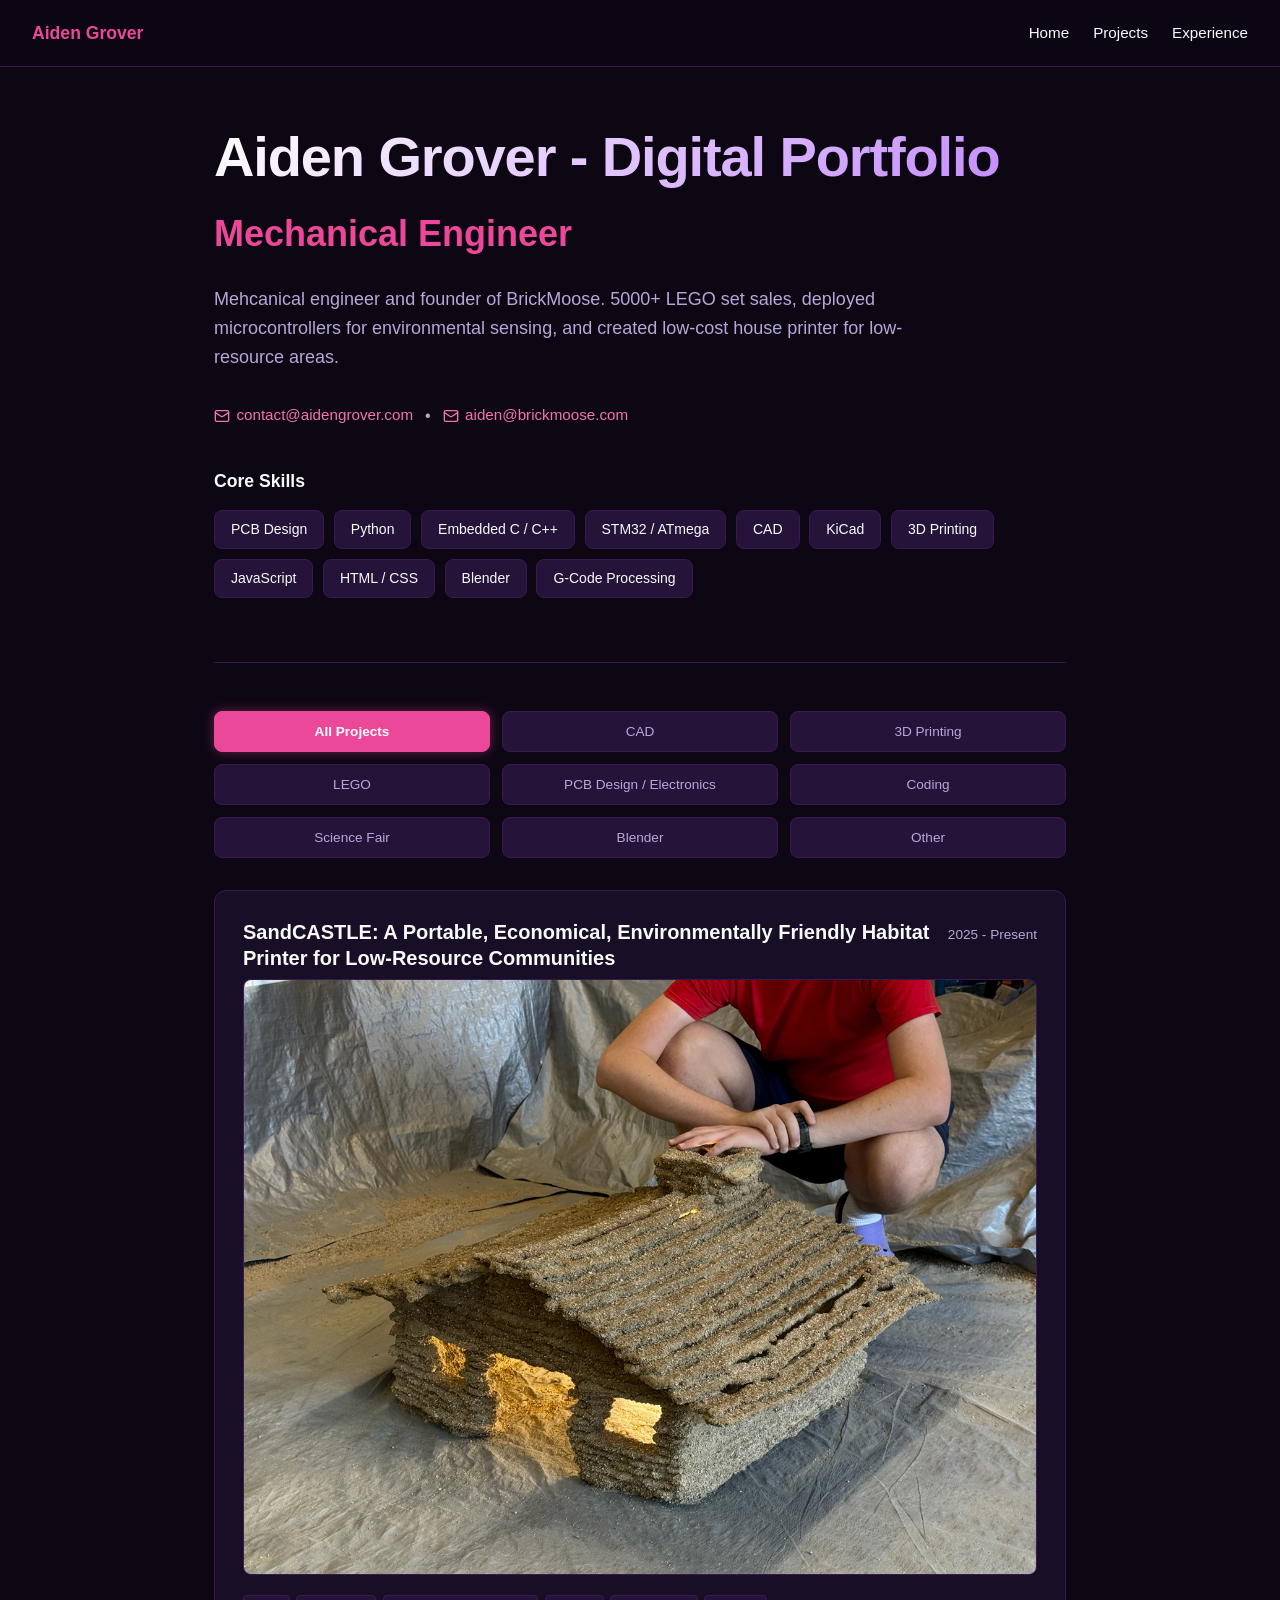
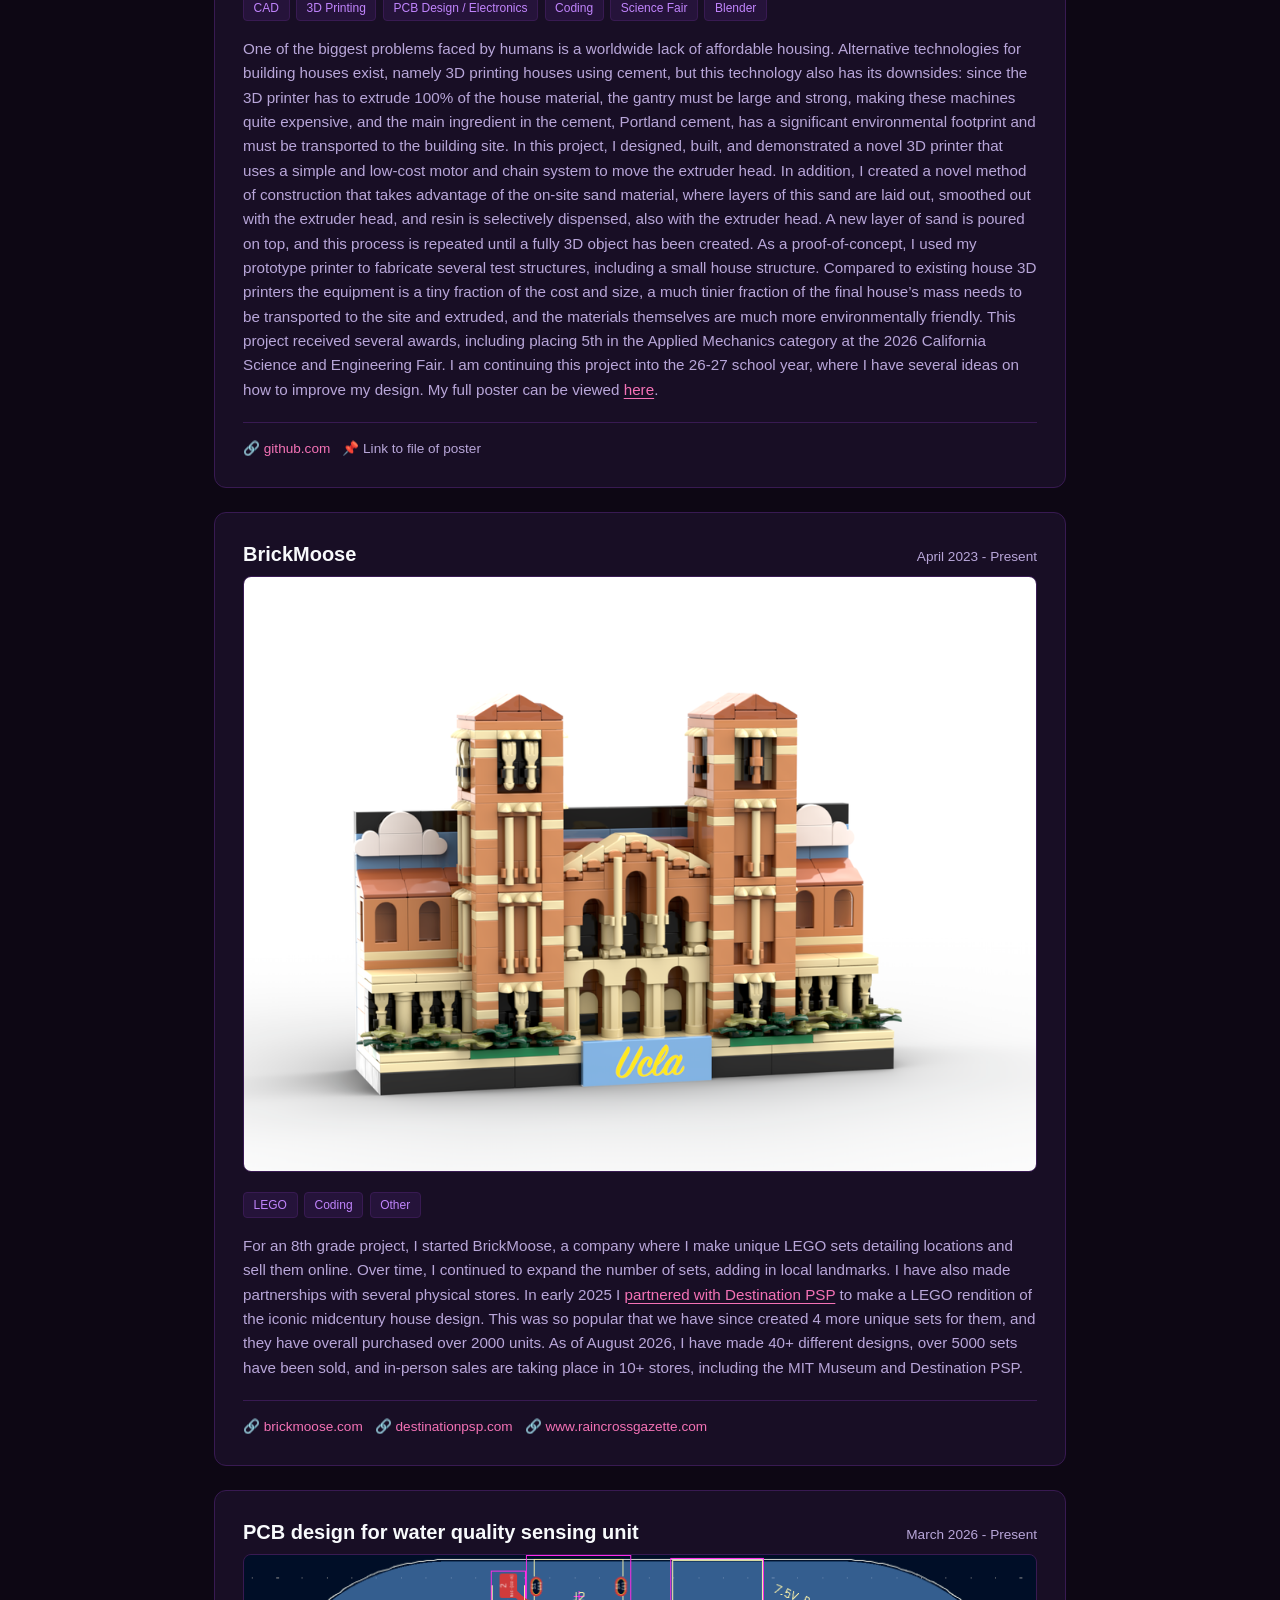
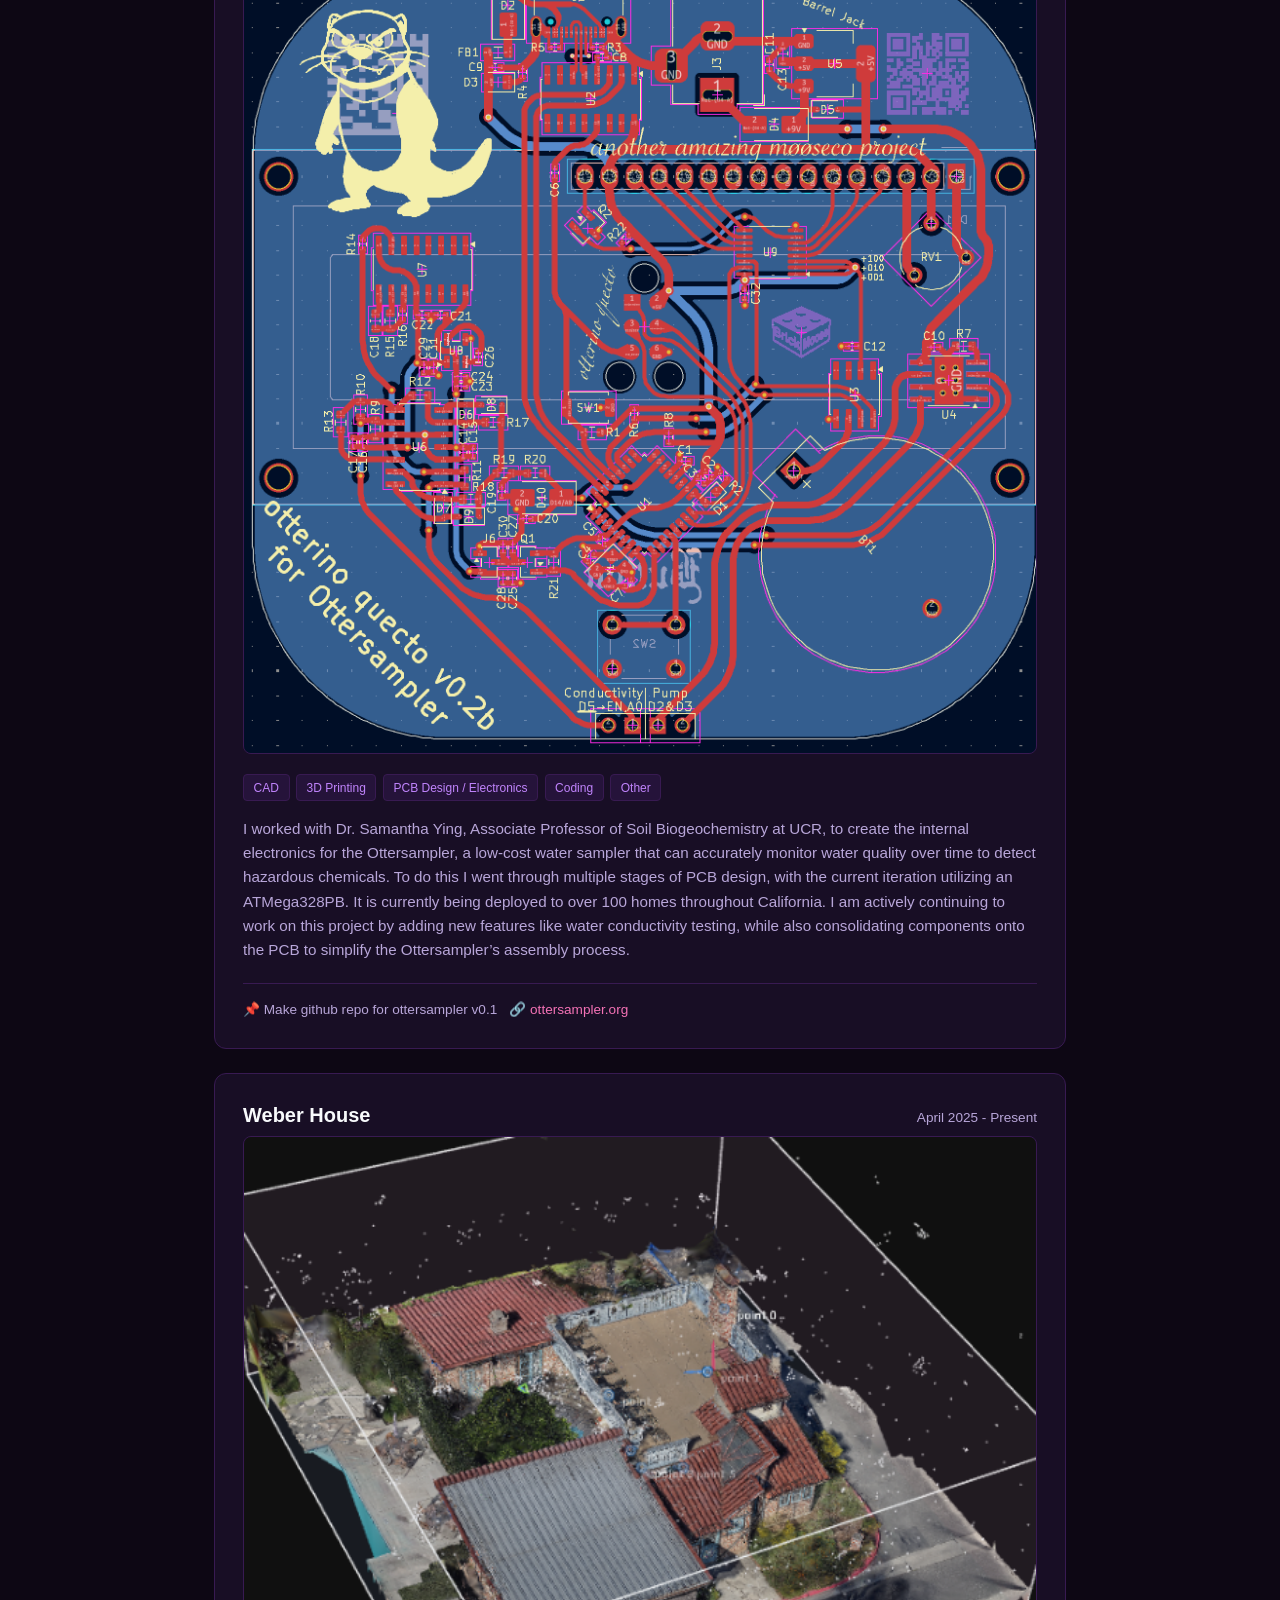
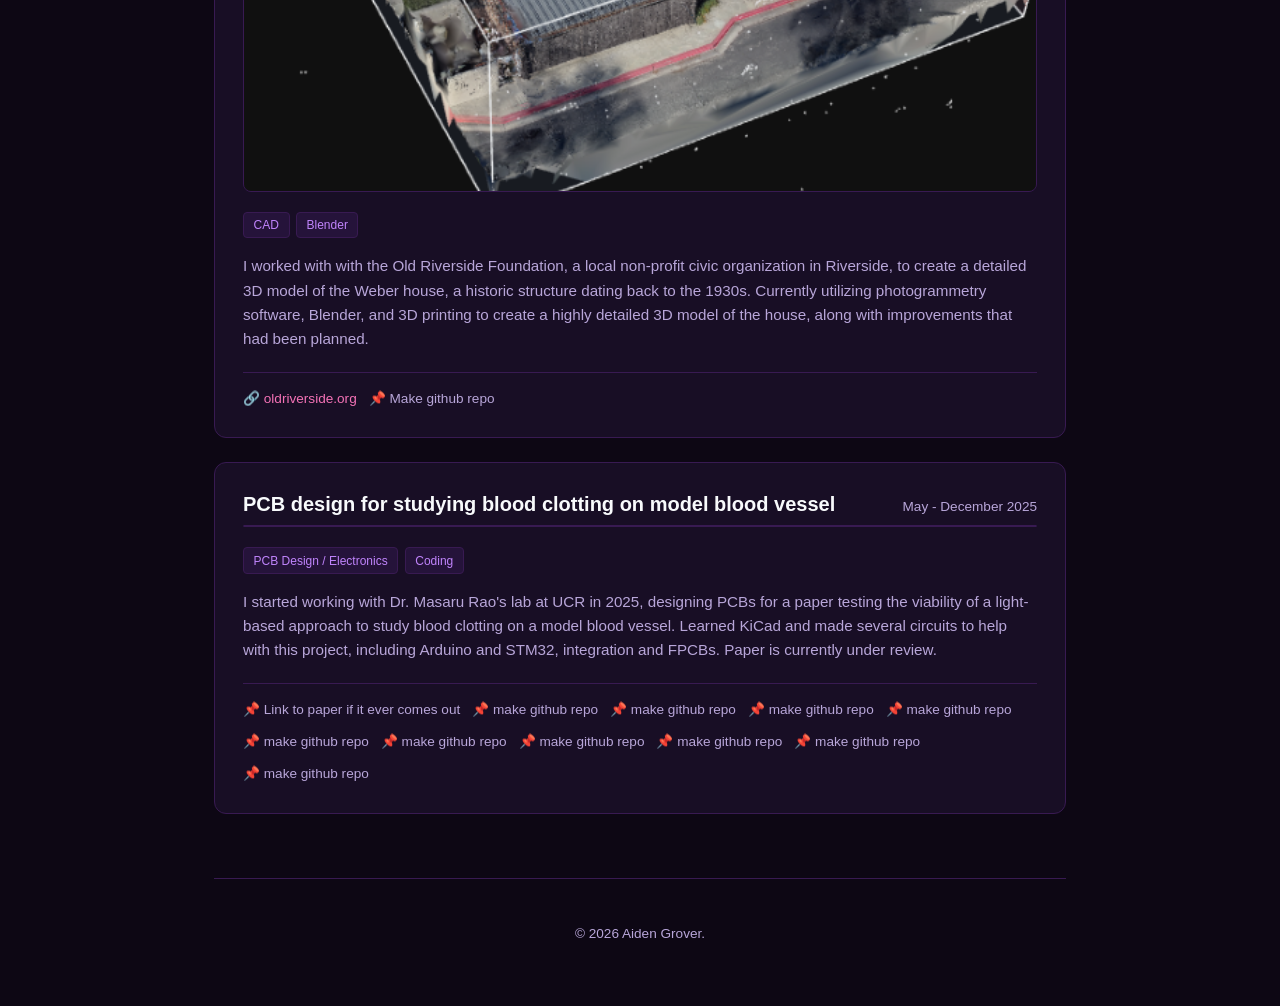
==== index.html @ bcd2be6c "we don't like cloudflare" ====
<!DOCTYPE html>
<html lang="en">

<head>
    <meta charset="UTF-8">
    <meta name="viewport" content="width=device-width, initial-scale=1.0">
    <title>Aiden Grover - Digital Portfolio</title>
    <link rel="stylesheet" href="style.css">


    <script defer src="https://cloud.umami.is/script.js"
        data-website-id="7434b1e9-c6a0-4906-a875-d2a3e647d3a1"></script>
</head>

<body>

    <!-- Top Navigation Bar -->
    <nav class="navbar">
        <div class="nav-brand">Aiden Grover</div>
        <div class="nav-links">
            <a href="#home">Home</a>
            <a href="#projects">Projects</a>
            <a href="#experience">Experience</a>
        </div>
    </nav>

    <div class="container" id="home">
        <!-- Hero Section -->
        <header class="hero">
            <h1 class="hero-name">Aiden Grover - Digital Portfolio</h1>
            <h2 class="hero-title">Mechanical Engineer</h2>

            <p class="hero-bio">
                Mehcanical engineer and founder of BrickMoose. 5000+ LEGO set sales,
                deployed microcontrollers for environmental sensing, and created low-cost house printer for low-resource
                areas.
            </p>

            <div class="contact-links">
                <a href="mailto:contact@aidengrover.com">
                    <svg width="16" height="16" viewBox="0 0 24 24" fill="none" stroke="currentColor" stroke-width="2"
                        stroke-linecap="round" stroke-linejoin="round">
                        <rect x="2" y="4" width="20" height="16" rx="2" />
                        <path d="m22 7-8.97 5.7a1.94 1.94 0 0 1-2.06 0L2 7" />
                    </svg>
                    contact@aidengrover.com
                </a>
                <span class="dot">•</span>
                <a href="mailto:aiden@brickmoose.com">
                    <svg width="16" height="16" viewBox="0 0 24 24" fill="none" stroke="currentColor" stroke-width="2"
                        stroke-linecap="round" stroke-linejoin="round">
                        <rect x="2" y="4" width="20" height="16" rx="2" />
                        <path d="m22 7-8.97 5.7a1.94 1.94 0 0 1-2.06 0L2 7" />
                    </svg>
                    aiden@brickmoose.com
                </a>
            </div>

            <!-- Core Skills Pills -->
            <div class="skills-section">
                <h3 class="skills-heading">Core Skills</h3>
                <div class="skills-grid">
                    <span class="skill-pill">PCB Design</span>
                    <span class="skill-pill">Python</span>
                    <span class="skill-pill">Embedded C / C++</span>
                    <span class="skill-pill">STM32 / ATmega</span>
                    <span class="skill-pill">CAD</span>
                    <span class="skill-pill">KiCad</span>
                    <span class="skill-pill">3D Printing</span>
                    <span class="skill-pill">JavaScript</span>
                    <span class="skill-pill">HTML / CSS</span>
                    <span class="skill-pill">Blender</span>
                    <span class="skill-pill">G-Code Processing</span>
                </div>
            </div>
        </header>

        <!-- Project Filtering & Cards -->
        <main id="projects" class="projects-section">
            <div id="filter-bar" class="filter-bar">
                <button class="filter-btn active" data-filter="All">All Projects</button>
            </div>

            <div id="projects-container">
                <div class="loading">Loading projects from content.csv...</div>
            </div>
        </main>

        <!-- Footer -->
        <footer class="site-footer">
            <p>&copy; 2026 Aiden Grover.</p>
        </footer>
    </div>

    <script src="script.js"></script>
</body>

</html>
---- style.css ----
:root {
    --bg-color: #0d0714;
    --card-bg: #180e25;
    --pill-bg: #25133a;
    --pill-hover: #351a54;
    --text-main: #f8fafc;
    --text-muted: #b8a6d9;
    --accent: #ec4899;         /* Hot Pink */
    --accent-hover: #f472b6;   /* Light Pink */
    --accent-purple: #c084fc;  /* Soft Purple */
    --border: #381a52;
}

* {
    box-sizing: border-box;
}

body {
    font-family: -apple-system, BlinkMacSystemFont, "Segoe UI", Roboto, Helvetica, Arial, sans-serif;
    background-color: var(--bg-color);
    color: var(--text-main);
    margin: 0;
    padding: 0;
    line-height: 1.5;
}

/* Navbar */
.navbar {
    display: flex;
    justify-content: space-between;
    align-items: center;
    padding: 1.25rem 2rem;
    background-color: rgba(13, 7, 20, 0.9);
    backdrop-filter: blur(8px);
    position: sticky;
    top: 0;
    z-index: 100;
    border-bottom: 1px solid var(--border);
}

.nav-brand {
    font-weight: 700;
    font-size: 1.1rem;
    color: var(--accent);
}

.nav-links {
    display: flex;
    gap: 1.5rem;
}

.nav-links a {
    color: var(--text-main);
    text-decoration: none;
    font-size: 0.95rem;
    font-weight: 500;
    transition: color 0.2s ease;
}

.nav-links a:hover {
    color: var(--accent);
}

/* Container */
.container {
    max-width: 900px;
    margin: 0 auto;
    padding: 3rem 1.5rem;
}

/* Hero Section */
.hero {
    margin-bottom: 4rem;
}

.hero-name {
    font-size: 3.5rem;
    font-weight: 800;
    margin: 0 0 0.5rem 0;
    letter-spacing: -0.02em;
    background: linear-gradient(135deg, #ffffff 0%, var(--accent-purple) 100%);
    -webkit-background-clip: text;
    -webkit-text-fill-color: transparent;
}

.hero-title {
    font-size: 2.25rem;
    font-weight: 700;
    color: var(--accent);
    margin: 0 0 1.5rem 0;
}

.hero-bio {
    font-size: 1.125rem;
    color: var(--text-muted);
    max-width: 750px;
    margin-bottom: 2rem;
    line-height: 1.6;
}

/* Contact Links */
.contact-links {
    display: flex;
    align-items: center;
    gap: 0.75rem;
    flex-wrap: wrap;
    margin-bottom: 2.5rem;
}

.contact-links a {
    color: var(--accent-hover);
    text-decoration: none;
    font-size: 0.95rem;
    display: inline-flex;
    align-items: center;
    gap: 0.4rem;
}

.contact-links a:hover {
    text-decoration: underline;
}

.dot {
    color: var(--text-muted);
}

/* Core Skills */
.skills-heading {
    font-size: 1.1rem;
    font-weight: 700;
    margin-bottom: 1rem;
    color: var(--text-main);
}

.skills-grid {
    display: flex;
    flex-wrap: wrap;
    gap: 0.6rem;
}

.skill-pill {
    background-color: var(--pill-bg);
    color: var(--text-main);
    font-size: 0.875rem;
    font-weight: 500;
    padding: 0.5rem 1rem;
    border-radius: 8px;
    border: 1px solid var(--border);
}

/* Projects Section */
.projects-section {
    border-top: 1px solid var(--border);
    padding-top: 3rem;
}

/* Symmetrical Filter Bar Layout */
.filter-bar {
    display: grid;
    grid-template-columns: repeat(3, 1fr); /* 3 equal columns for perfect symmetry */
    gap: 0.75rem;
    width: 100%;
    margin-bottom: 2rem;
}

@media (max-width: 640px) {
    .filter-bar {
        grid-template-columns: repeat(2, 1fr); /* 2 columns on small screens */
    }
}

.filter-btn {
    background-color: var(--pill-bg);
    border: 1px solid var(--border);
    color: var(--text-muted);
    padding: 0.75rem 1rem;
    border-radius: 8px;
    cursor: pointer;
    font-size: 0.85rem;
    font-weight: 500;
    text-align: center;
    white-space: nowrap; /* Prevents text from breaking onto 2 lines */
    overflow: hidden;
    text-overflow: ellipsis;
    transition: all 0.2s ease;
    width: 100%;
}

.filter-btn:hover {
    background-color: var(--pill-hover);
    border-color: var(--accent);
    color: var(--text-main);
}

.filter-btn.active {
    background-color: var(--accent);
    color: #ffffff;
    border-color: var(--accent);
    font-weight: 600;
    box-shadow: 0 0 12px rgba(236, 72, 153, 0.4);
}

/* Cards */
.project-card {
    background-color: var(--card-bg);
    border: 1px solid var(--border);
    border-radius: 12px;
    padding: 1.75rem;
    margin-bottom: 1.5rem;
    transition: border-color 0.2s ease;
}

.project-card:hover {
    border-color: var(--accent-purple);
}

/* Project Header Layout */
.project-header {
    display: flex;
    justify-content: space-between;
    align-items: baseline;
    gap: 1rem;
    margin-bottom: 0.5rem;
}

.project-title {
    font-size: 1.25rem;
    font-weight: 600;
    line-height: 1.3;
    margin: 0;
}

.project-date {
    font-size: 0.85rem;
    color: var(--text-muted);
    white-space: nowrap; /* Prevents date text from wrapping awkwardly */
    flex-shrink: 0;    /* Stops the date from squeezing the title container */
}

/* Responsive adjustments for Mobile Views */
@media (max-width: 600px) {
    .project-header {
        flex-direction: column;
        align-items: flex-start;
        gap: 0.25rem;
    }

    .project-date {
        font-size: 0.8rem;
    }
}

.tags-container {
    display: flex;
    flex-wrap: wrap;
    gap: 0.4rem;
    margin-bottom: 1rem;
}

.tag {
    background-color: var(--pill-bg);
    border: 1px solid var(--border);
    color: var(--accent-purple);
    font-size: 0.75rem;
    padding: 0.2rem 0.6rem;
    border-radius: 4px;
}

.project-desc {
    color: var(--text-muted);
    font-size: 0.95rem;
    line-height: 1.6;
    margin-bottom: 1.25rem;
}

.links-container {
    display: flex;
    flex-wrap: wrap;
    gap: 0.75rem;
    border-top: 1px solid var(--border);
    padding-top: 1rem;
}

.project-link {
    color: var(--accent-hover);
    text-decoration: none;
    font-size: 0.85rem;
}

.project-link:hover {
    text-decoration: underline;
}

.loading, .error {
    text-align: center;
    color: var(--text-muted);
    padding: 3rem;
}

/* Footer */
.site-footer {
    margin-top: 4rem;
    padding-top: 2rem;
    border-top: 1px solid var(--border);
    text-align: center;
    color: var(--text-muted);
    font-size: 0.85rem;
}

/* Styled inline links within project descriptions */
.project-desc a {
    color: var(--accent-hover);
    text-decoration: underline;
    text-underline-offset: 3px;
    transition: color 0.2s ease;
}

.project-desc a:hover {
    color: var(--accent);
}

/* Project Header Image */
.project-image-container {
    width: 100%;
    overflow: hidden;
    border-radius: 8px;
    margin-bottom: 1.25rem;
    background-color: var(--pill-bg);
    border: 1px solid var(--border);
}

.project-image {
    width: 100%;
    height: auto;
    object-fit: contain;
    display: block;
}

.project-card:hover .project-image {
    transform: scale(1.02);
}

/* Link Notes / Placeholders */
.project-link-note {
    color: var(--text-muted);
    font-size: 0.85rem;
    display: inline-flex;
    align-items: center;
    gap: 0.3rem;
}
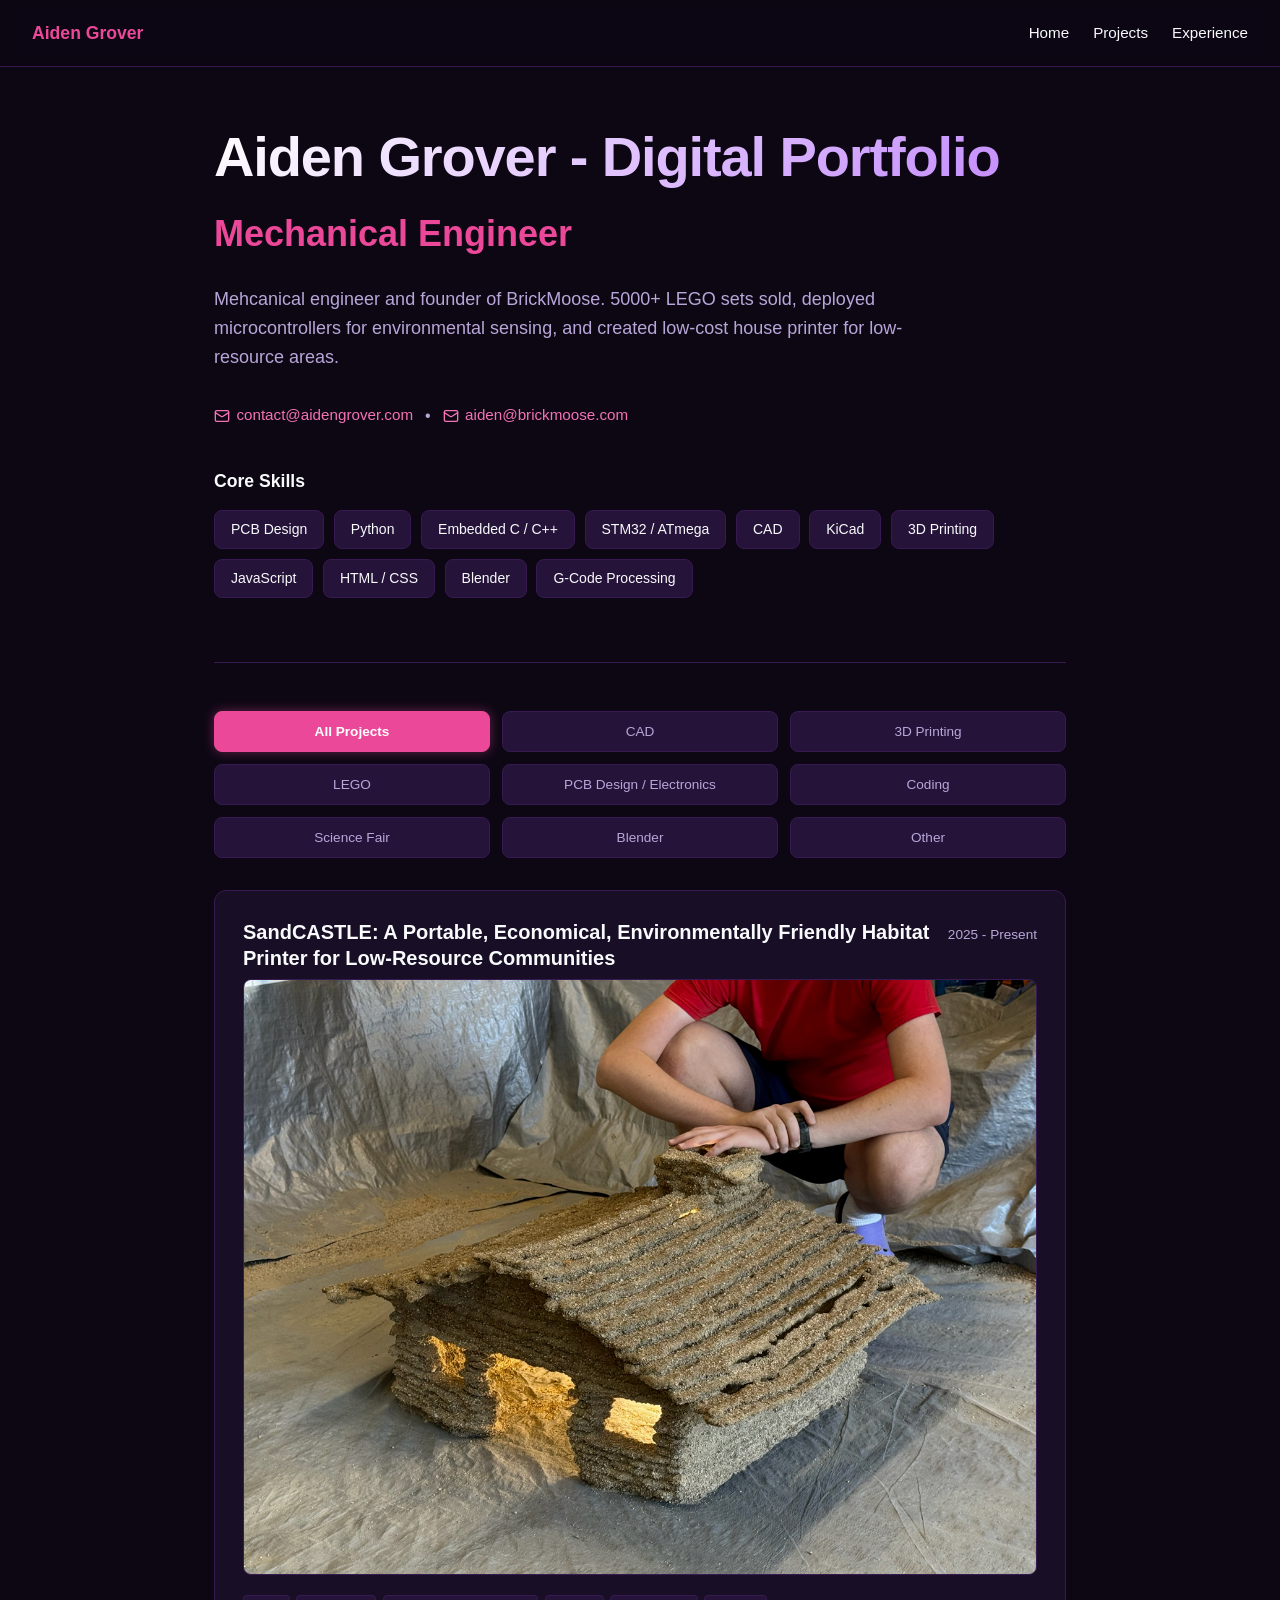
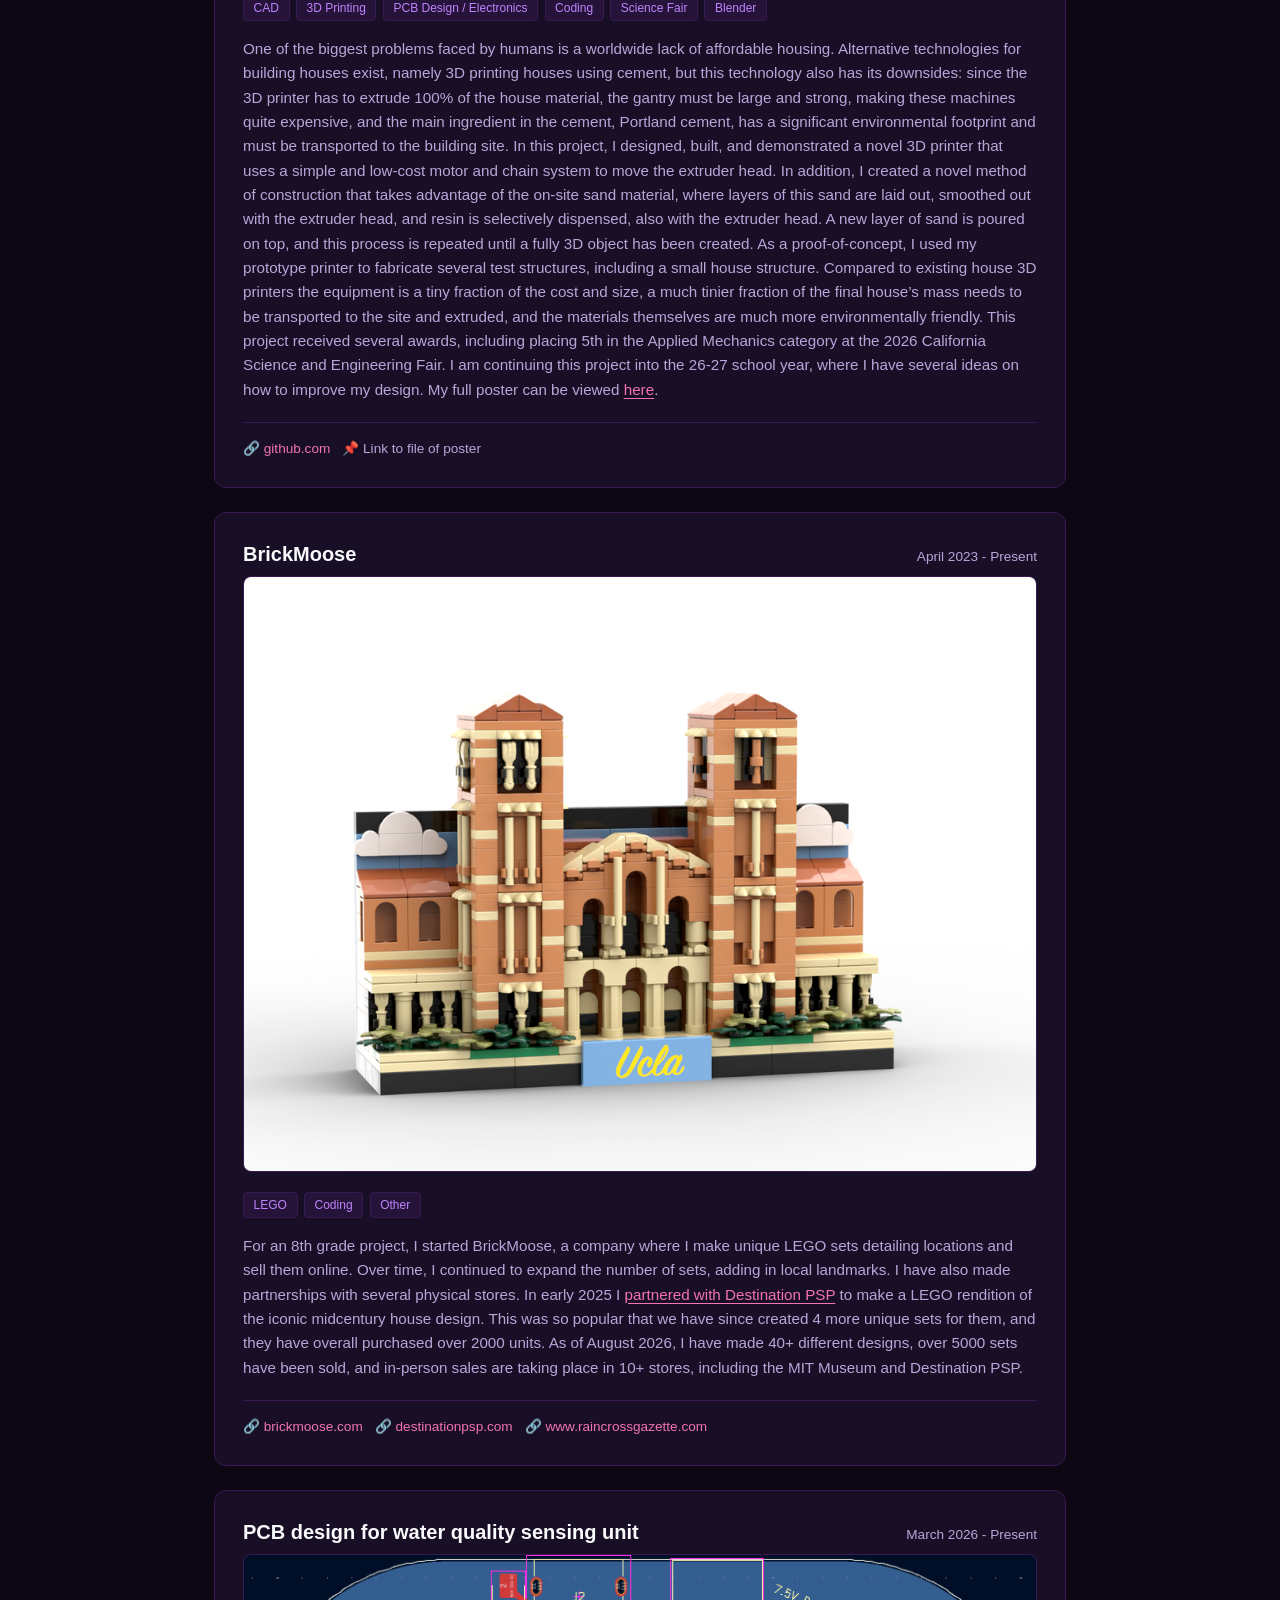
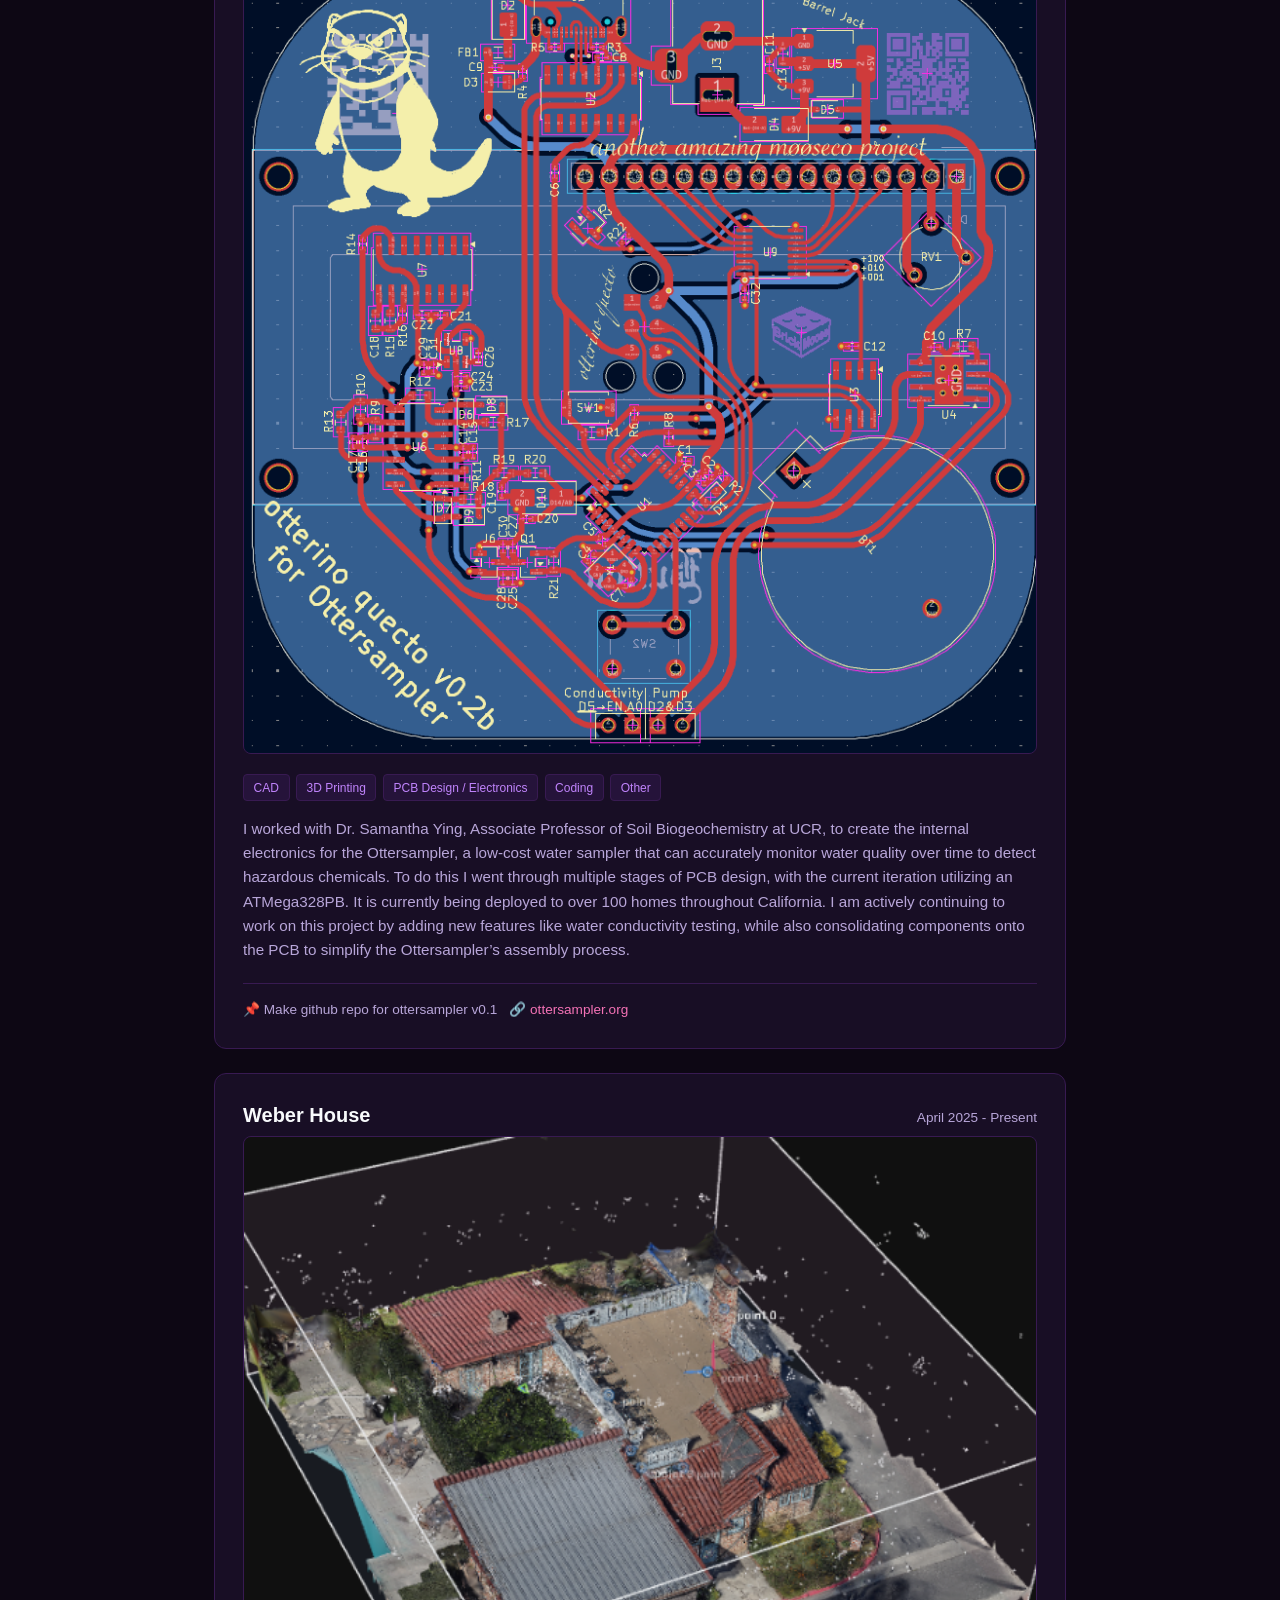
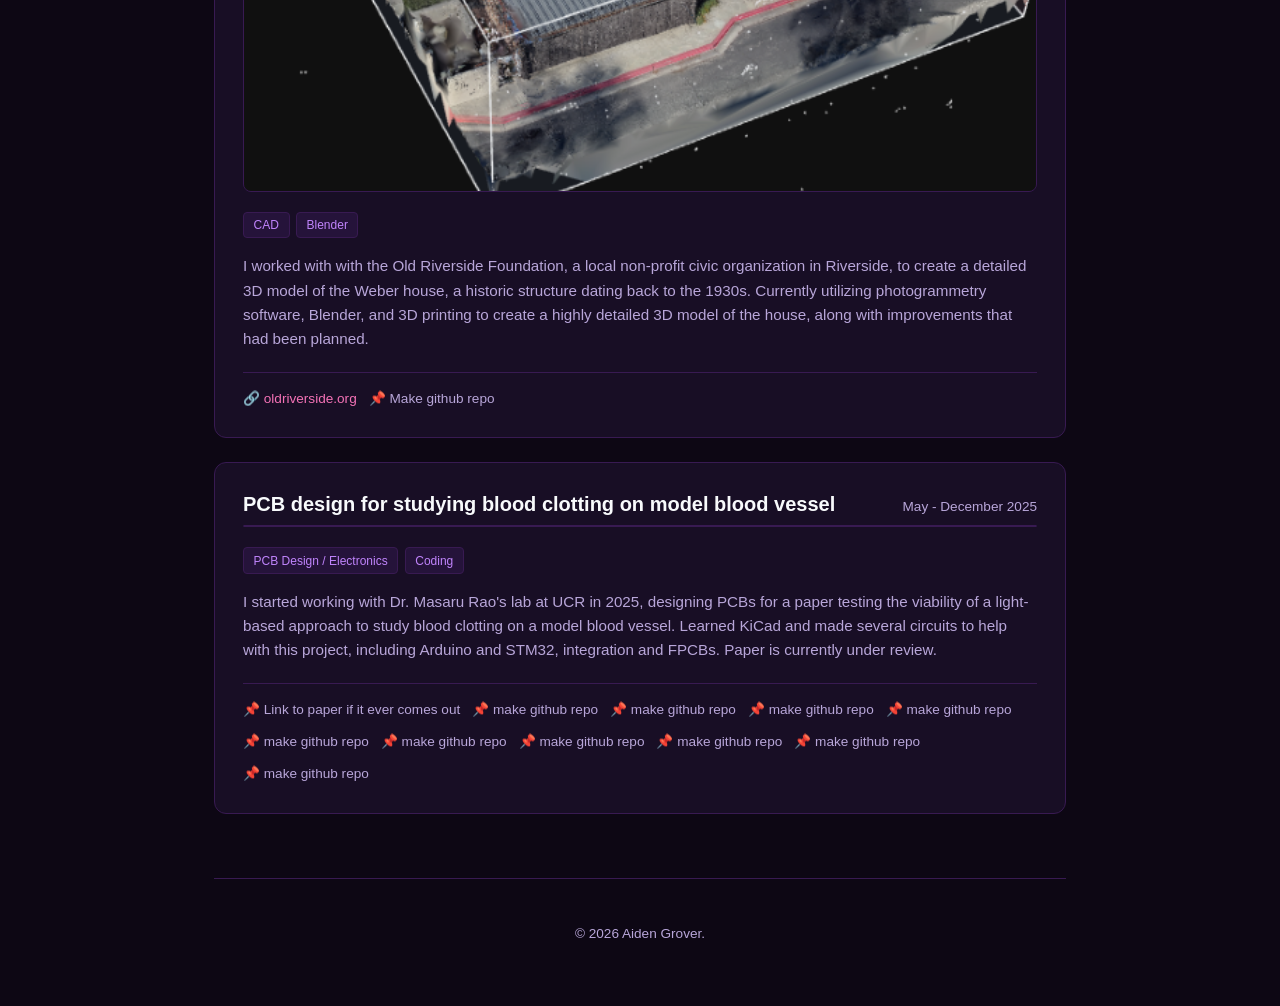
==== commit 58083a3e: "small tweaks" ====
--- a/index.html
+++ b/index.html
@@ -13,6 +13,8 @@
 </head>
 
 <body>
+
+    <div id="cursor-glow" class="cursor-glow"></div>
 
     <!-- Top Navigation Bar -->
     <nav class="navbar">
@@ -31,7 +33,7 @@
             <h2 class="hero-title">Mechanical Engineer</h2>
 
             <p class="hero-bio">
-                Mehcanical engineer and founder of BrickMoose. 5000+ LEGO set sales,
+                Mehcanical engineer and founder of BrickMoose. 5000+ LEGO sets sold,
                 deployed microcontrollers for environmental sensing, and created low-cost house printer for low-resource
                 areas.
             </p>
--- a/style.css
+++ b/style.css
@@ -347,4 +347,30 @@
     display: inline-flex;
     align-items: center;
     gap: 0.3rem;
+}
+
+/* Cursor Glow Effect */
+.cursor-glow {
+    position: fixed;
+    top: 0;
+    left: 0;
+    width: 600px;
+    height: 600px;
+    border-radius: 50%;
+    background: radial-gradient(
+        circle,
+        rgba(161, 10, 113, 0.3) 0%,
+        transparent 70%
+    );
+    pointer-events: none;
+    transform: translate(-50%, -50%);
+    transition: opacity 0.3s ease;
+    z-index: 0;
+    opacity: 0;
+}
+
+/* Ensure foreground content sits above the glow */
+.navbar, .container {
+    position: relative;
+    z-index: 1;
 }
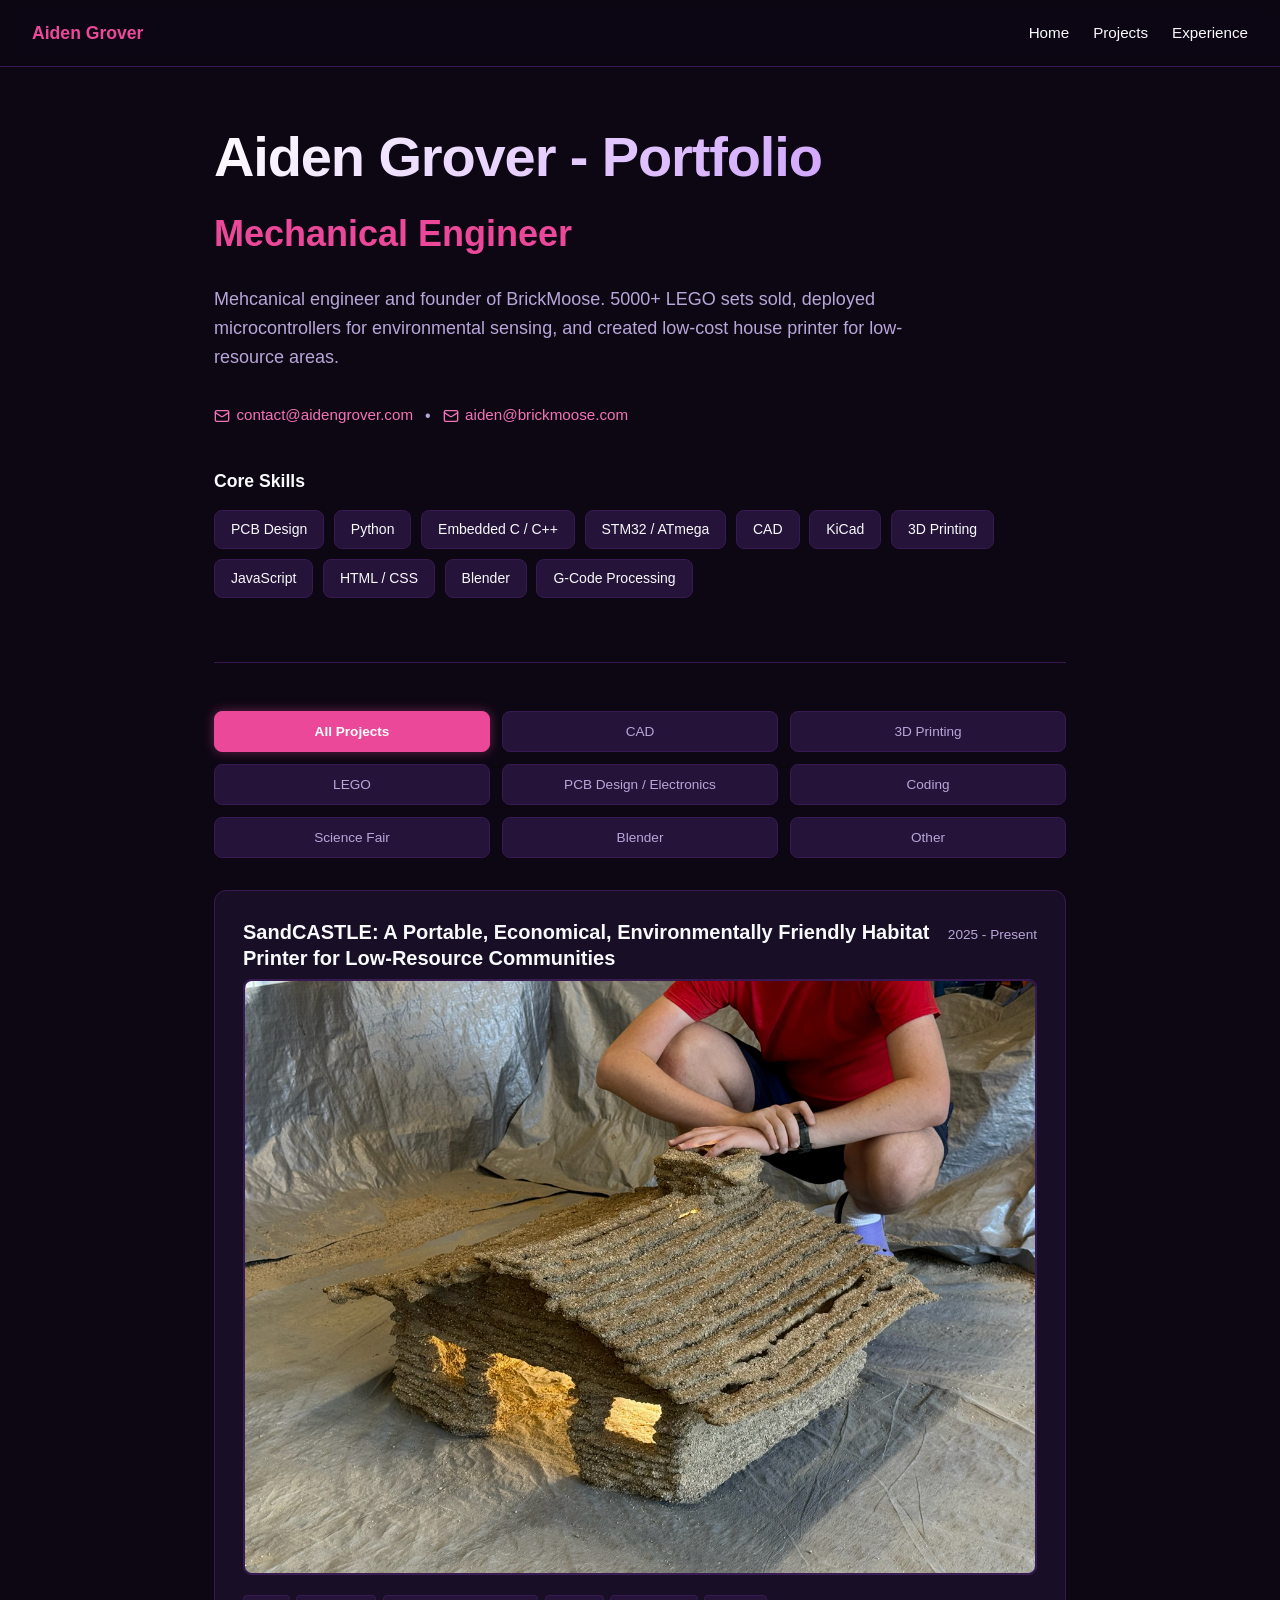
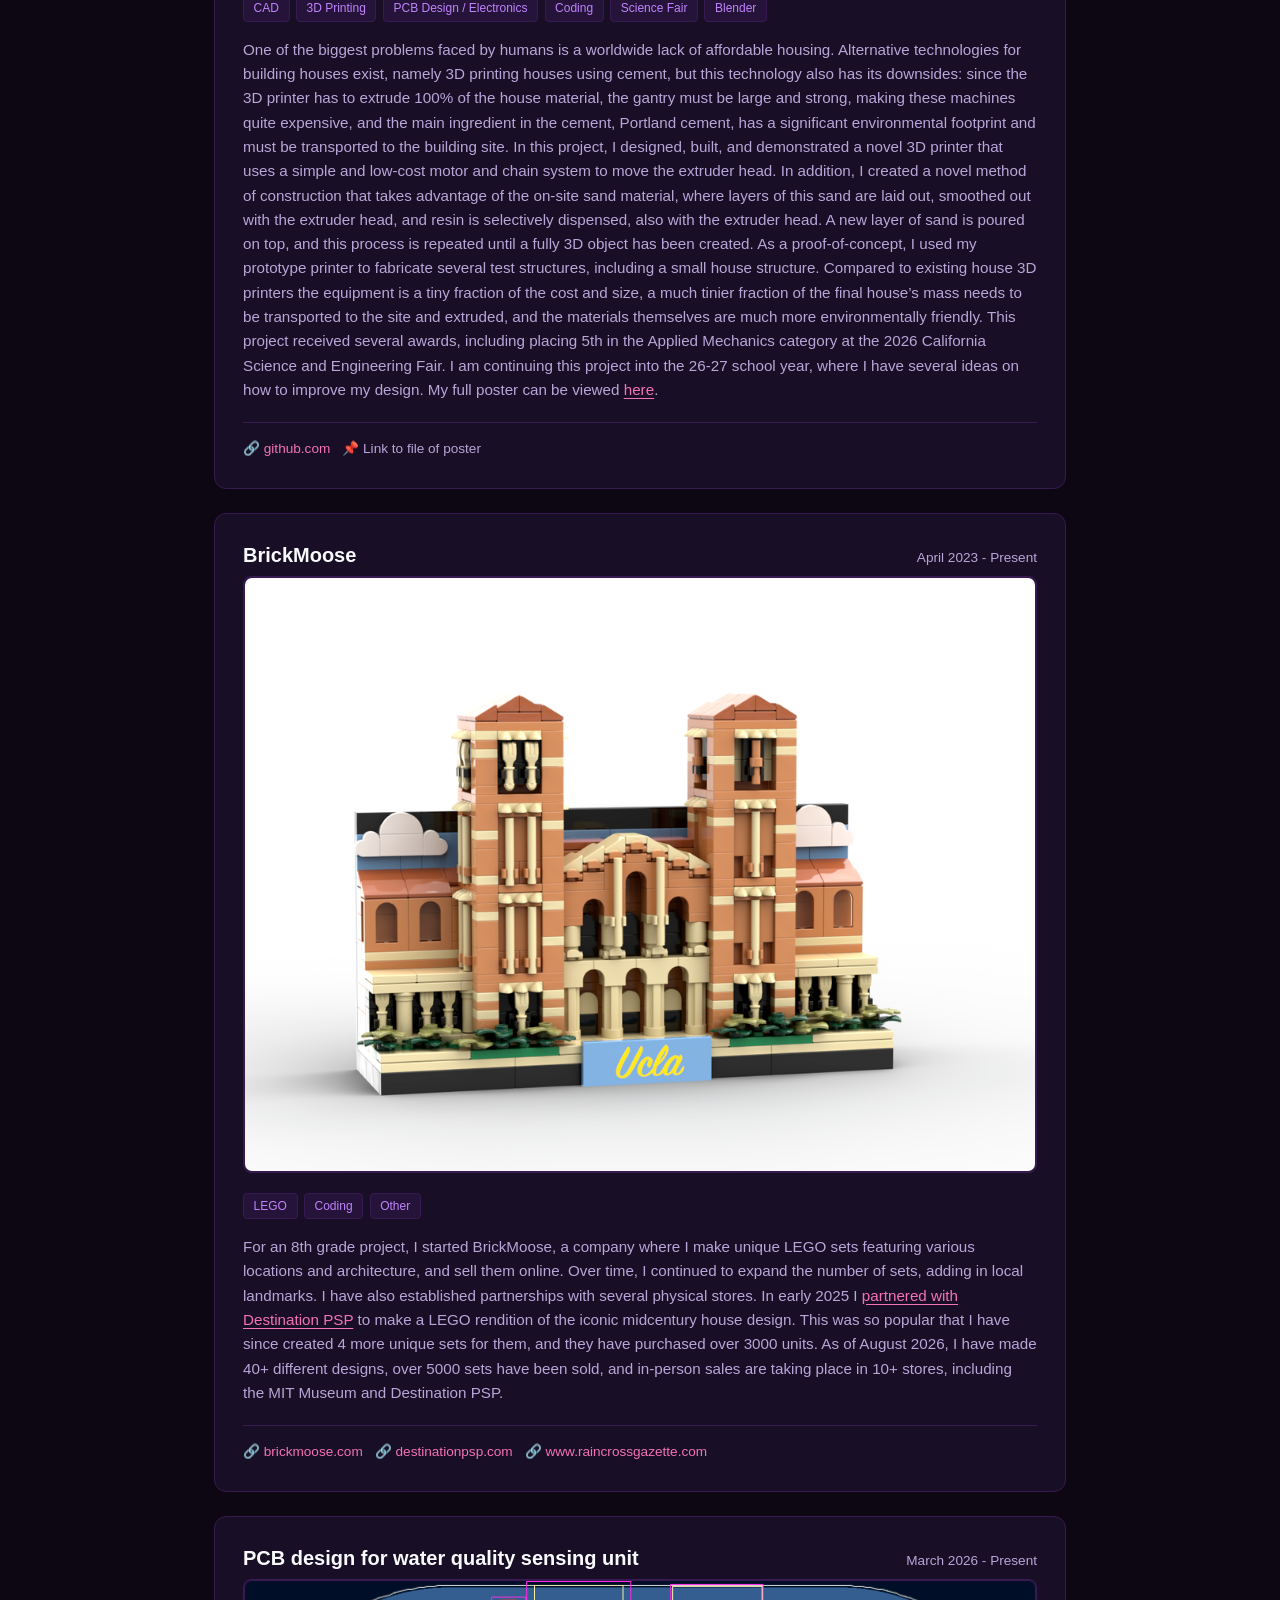
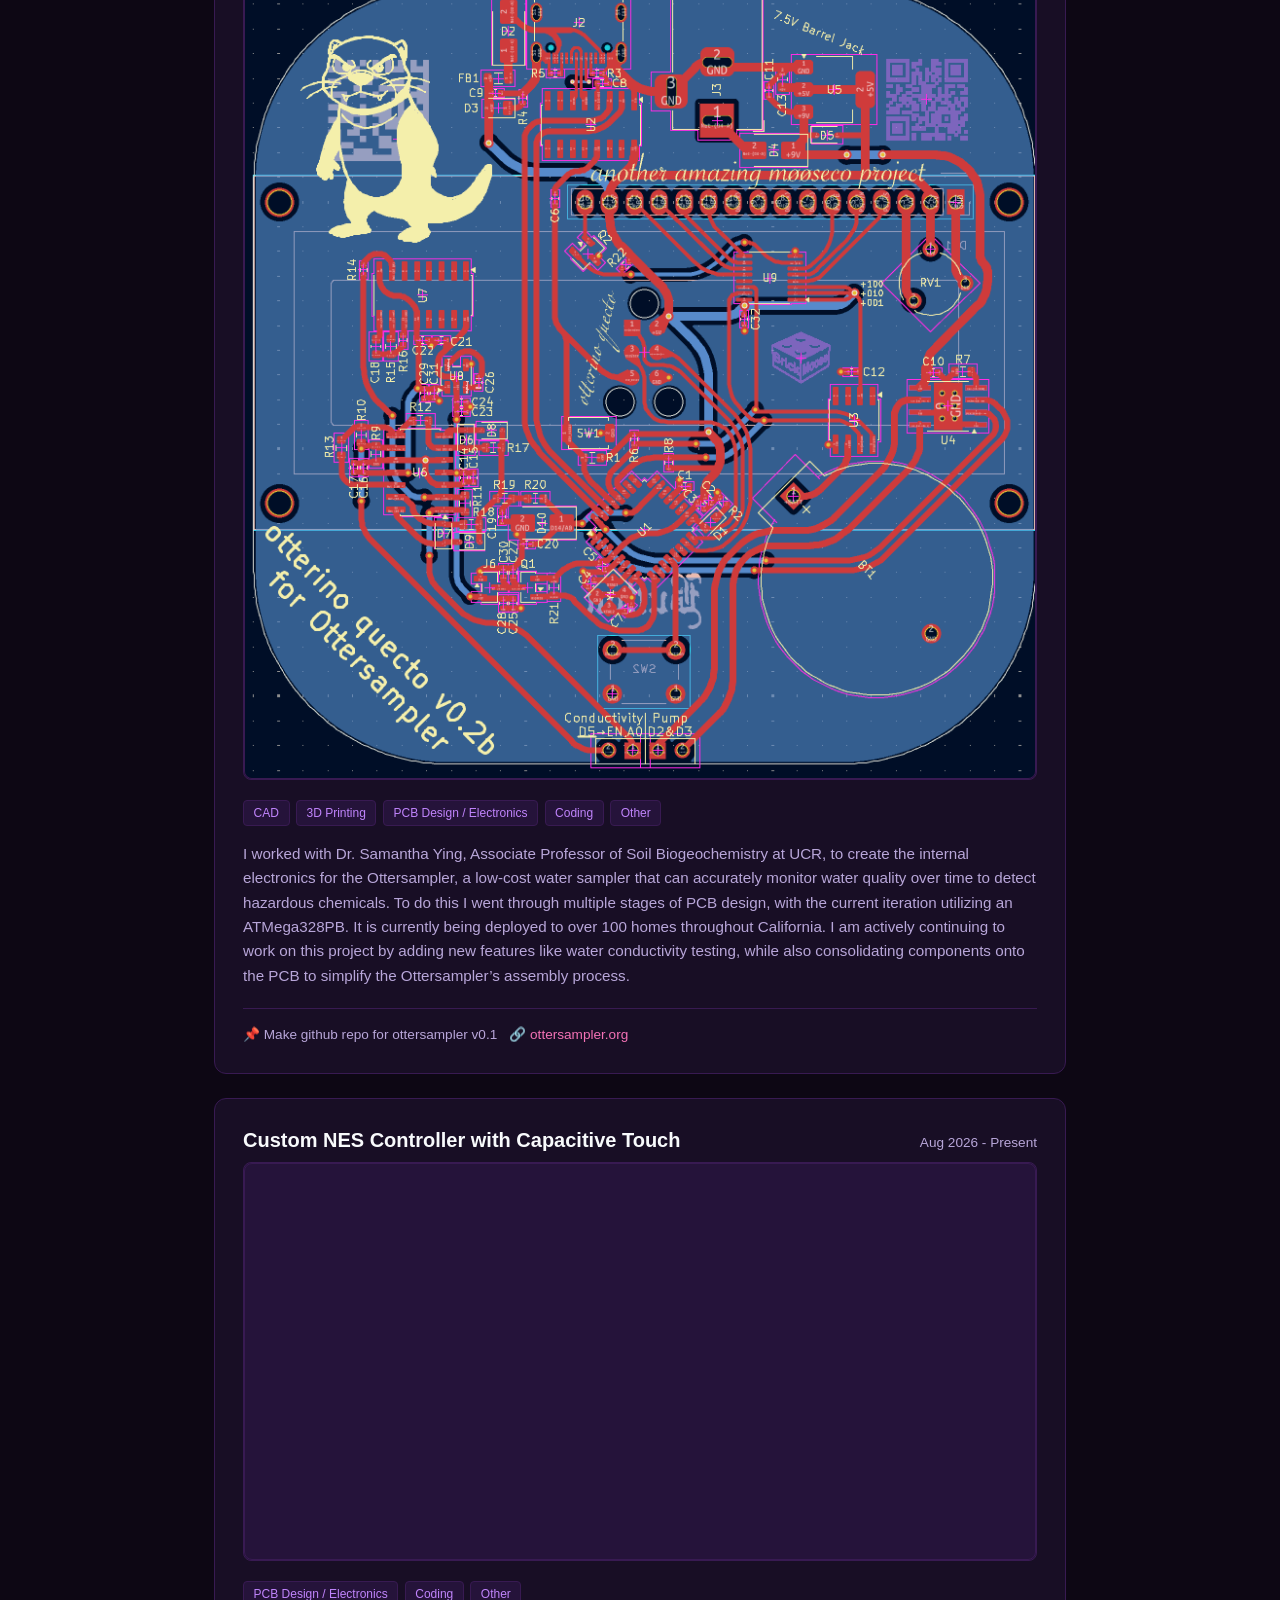
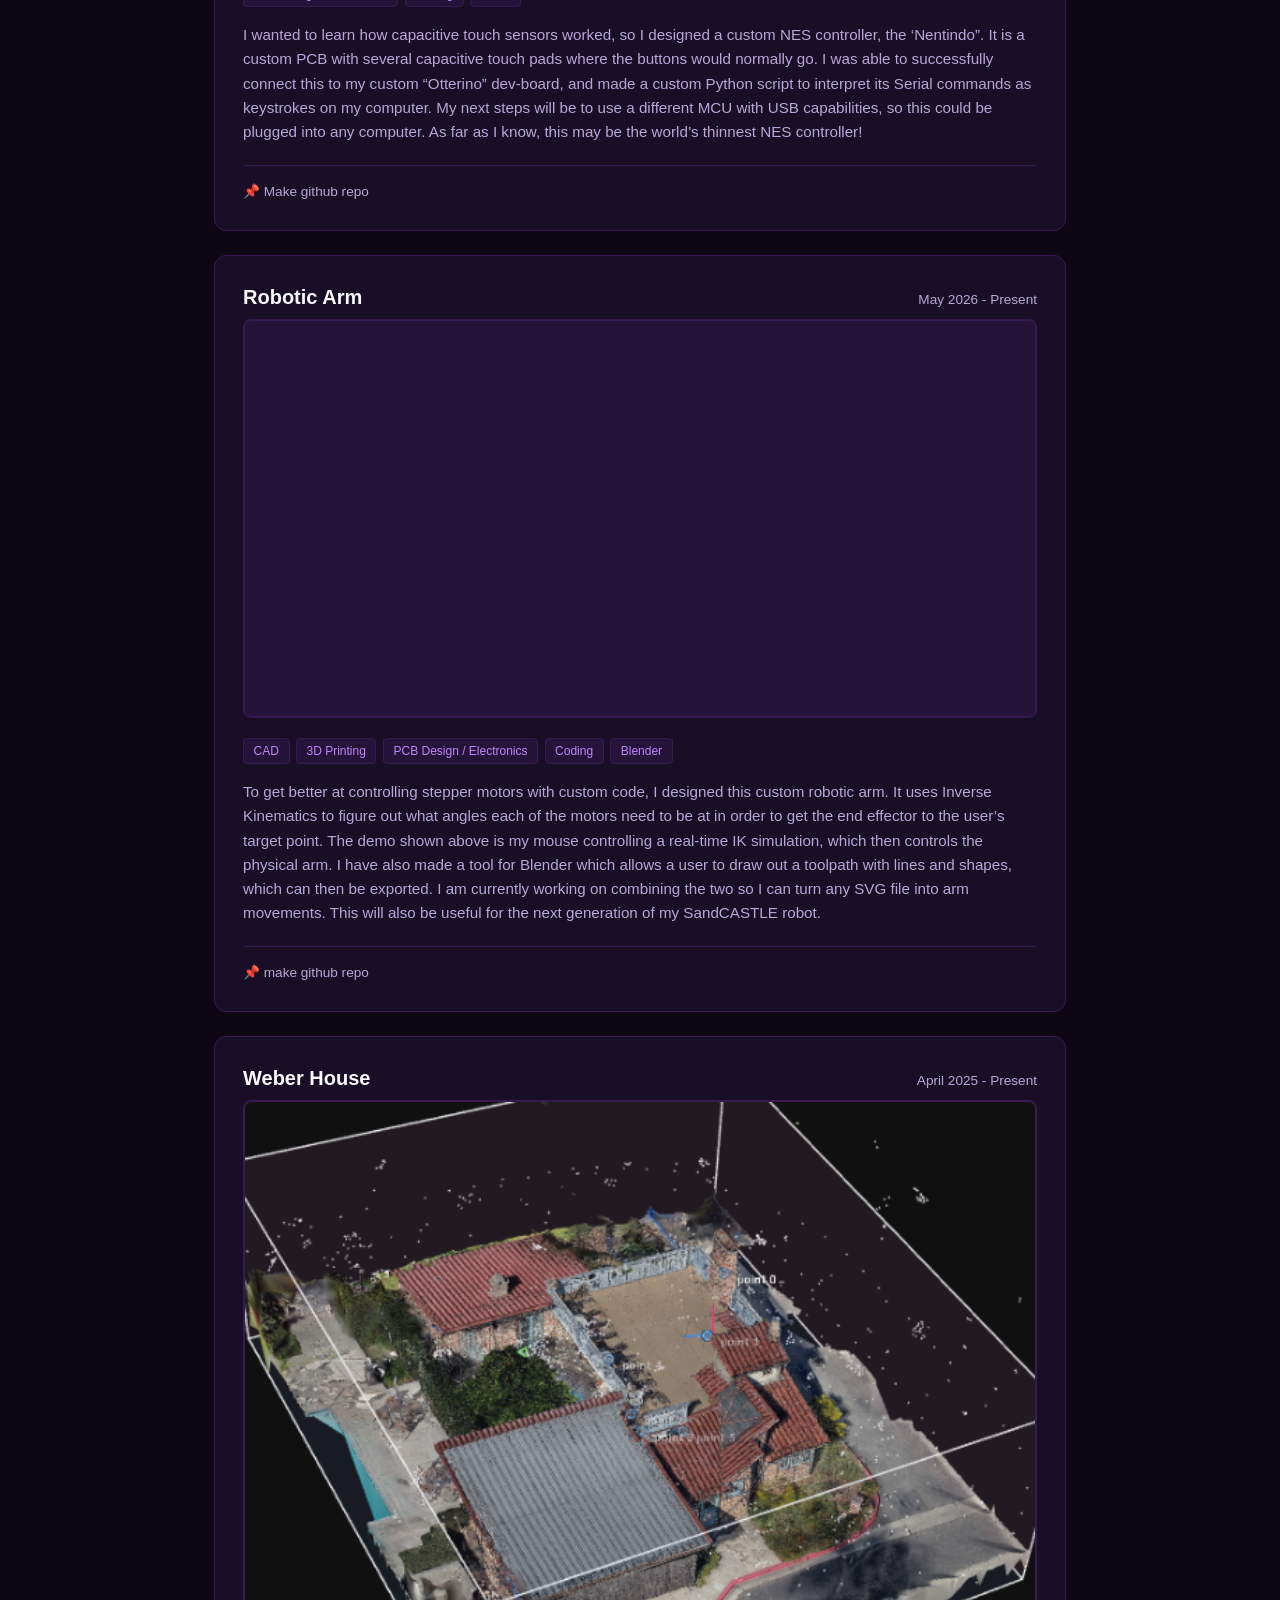
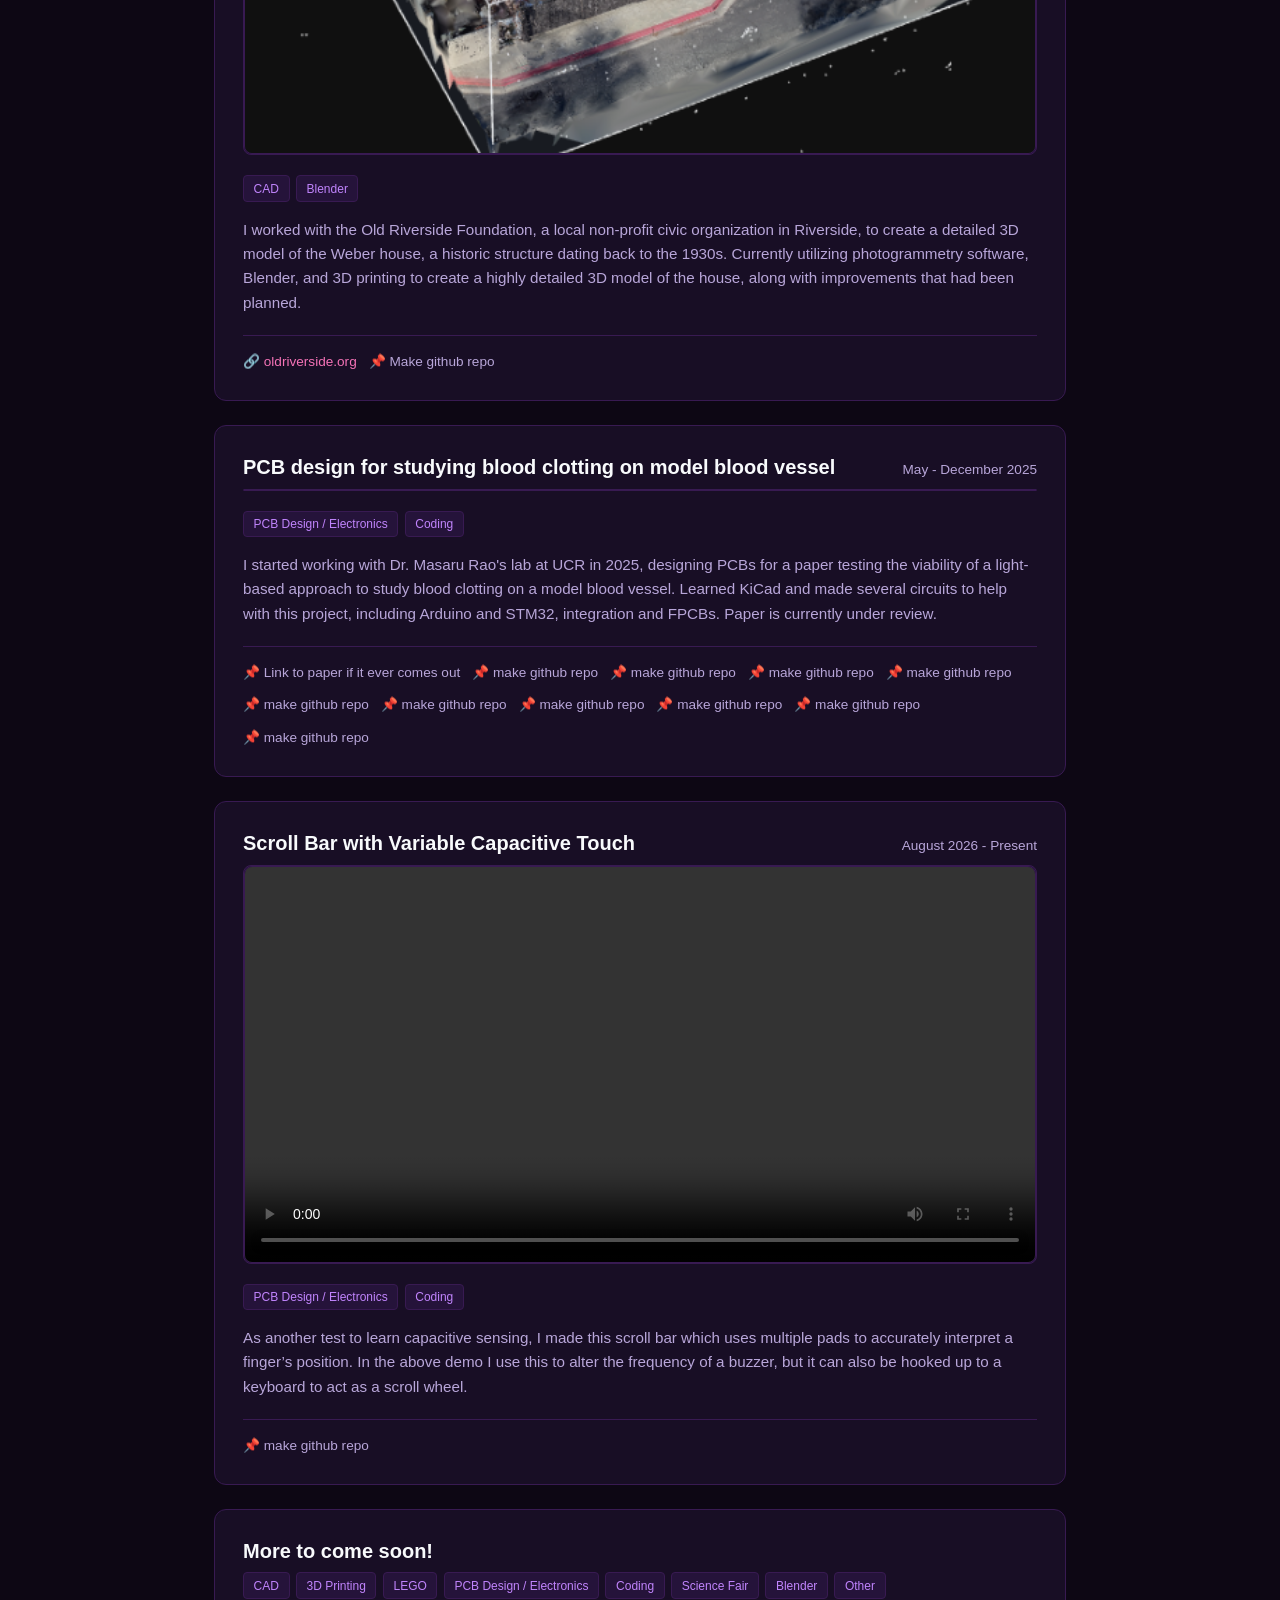
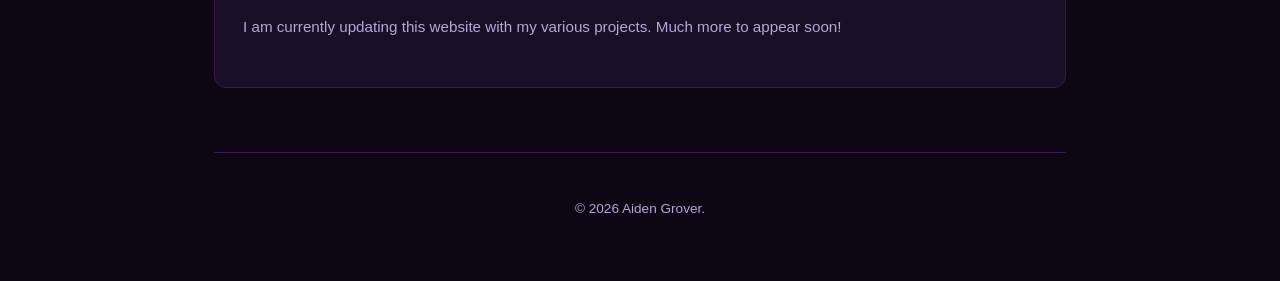
==== commit 91ab9bc9: "capacitive scroll" ====
--- a/index.html
+++ b/index.html
@@ -4,9 +4,12 @@
 <head>
     <meta charset="UTF-8">
     <meta name="viewport" content="width=device-width, initial-scale=1.0">
-    <title>Aiden Grover - Digital Portfolio</title>
+    <title>Aiden Grover - Portfolio</title>
+
+    <!-- Favicon -->
+    <link rel="icon" type="image/png" href="assets/favicon.png">
+
     <link rel="stylesheet" href="style.css">
-
 
     <script defer src="https://cloud.umami.is/script.js"
         data-website-id="7434b1e9-c6a0-4906-a875-d2a3e647d3a1"></script>
@@ -29,7 +32,7 @@
     <div class="container" id="home">
         <!-- Hero Section -->
         <header class="hero">
-            <h1 class="hero-name">Aiden Grover - Digital Portfolio</h1>
+            <h1 class="hero-name">Aiden Grover - Portfolio</h1>
             <h2 class="hero-title">Mechanical Engineer</h2>
 
             <p class="hero-bio">
--- a/style.css
+++ b/style.css
@@ -359,7 +359,7 @@
     border-radius: 50%;
     background: radial-gradient(
         circle,
-        rgba(161, 10, 113, 0.3) 0%,
+        rgba(161, 10, 113, 0.15) 0%,
         transparent 70%
     );
     pointer-events: none;
@@ -373,4 +373,27 @@
 .navbar, .container {
     position: relative;
     z-index: 1;
+}
+
+/* Media Container & Video Support */
+.project-image-container {
+    width: 100%;
+    display: flex;
+    flex-direction: column;
+    gap: 0.75rem;
+    margin-bottom: 1.25rem;
+}
+
+.project-media {
+    width: 100%;
+    height: auto;
+    border-radius: 8px;
+    background-color: var(--pill-bg);
+    border: 1px solid var(--border);
+    display: block;
+    object-fit: contain;
+}
+
+.project-video {
+    outline: none;
 }
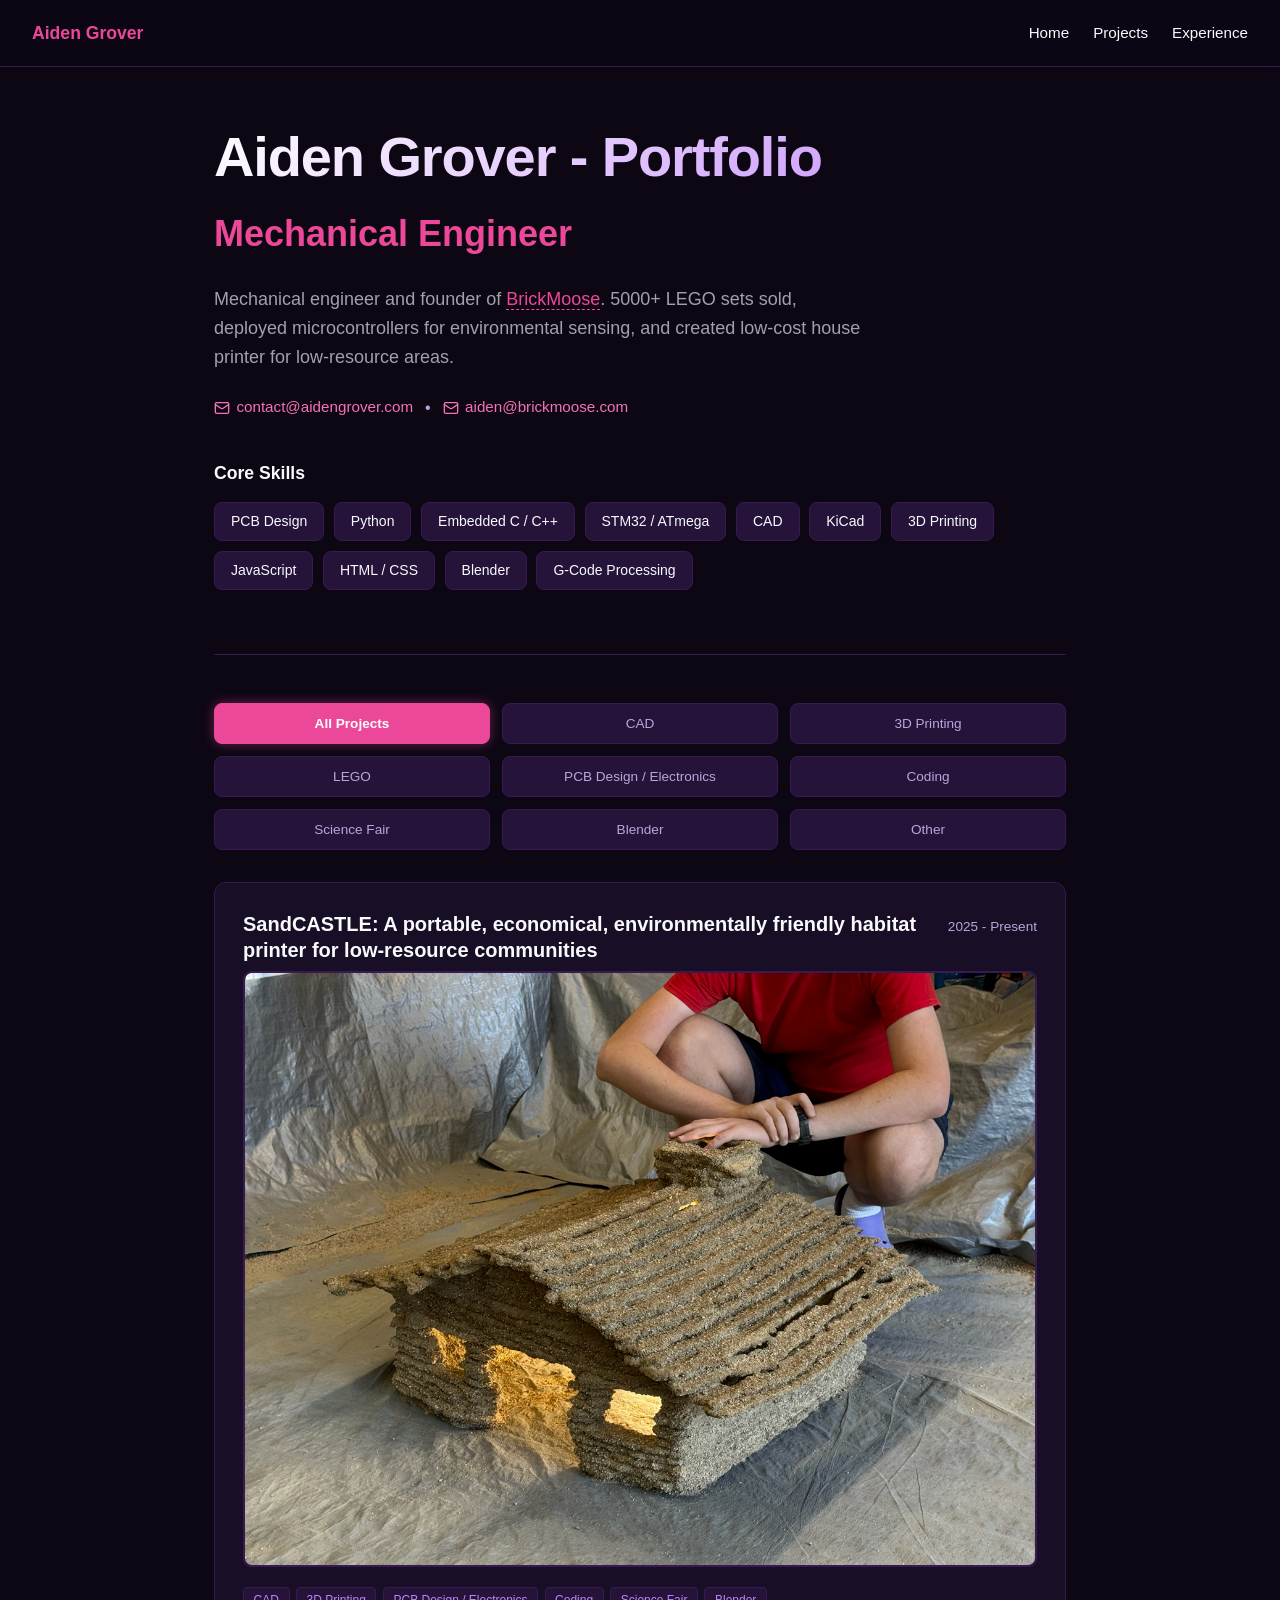
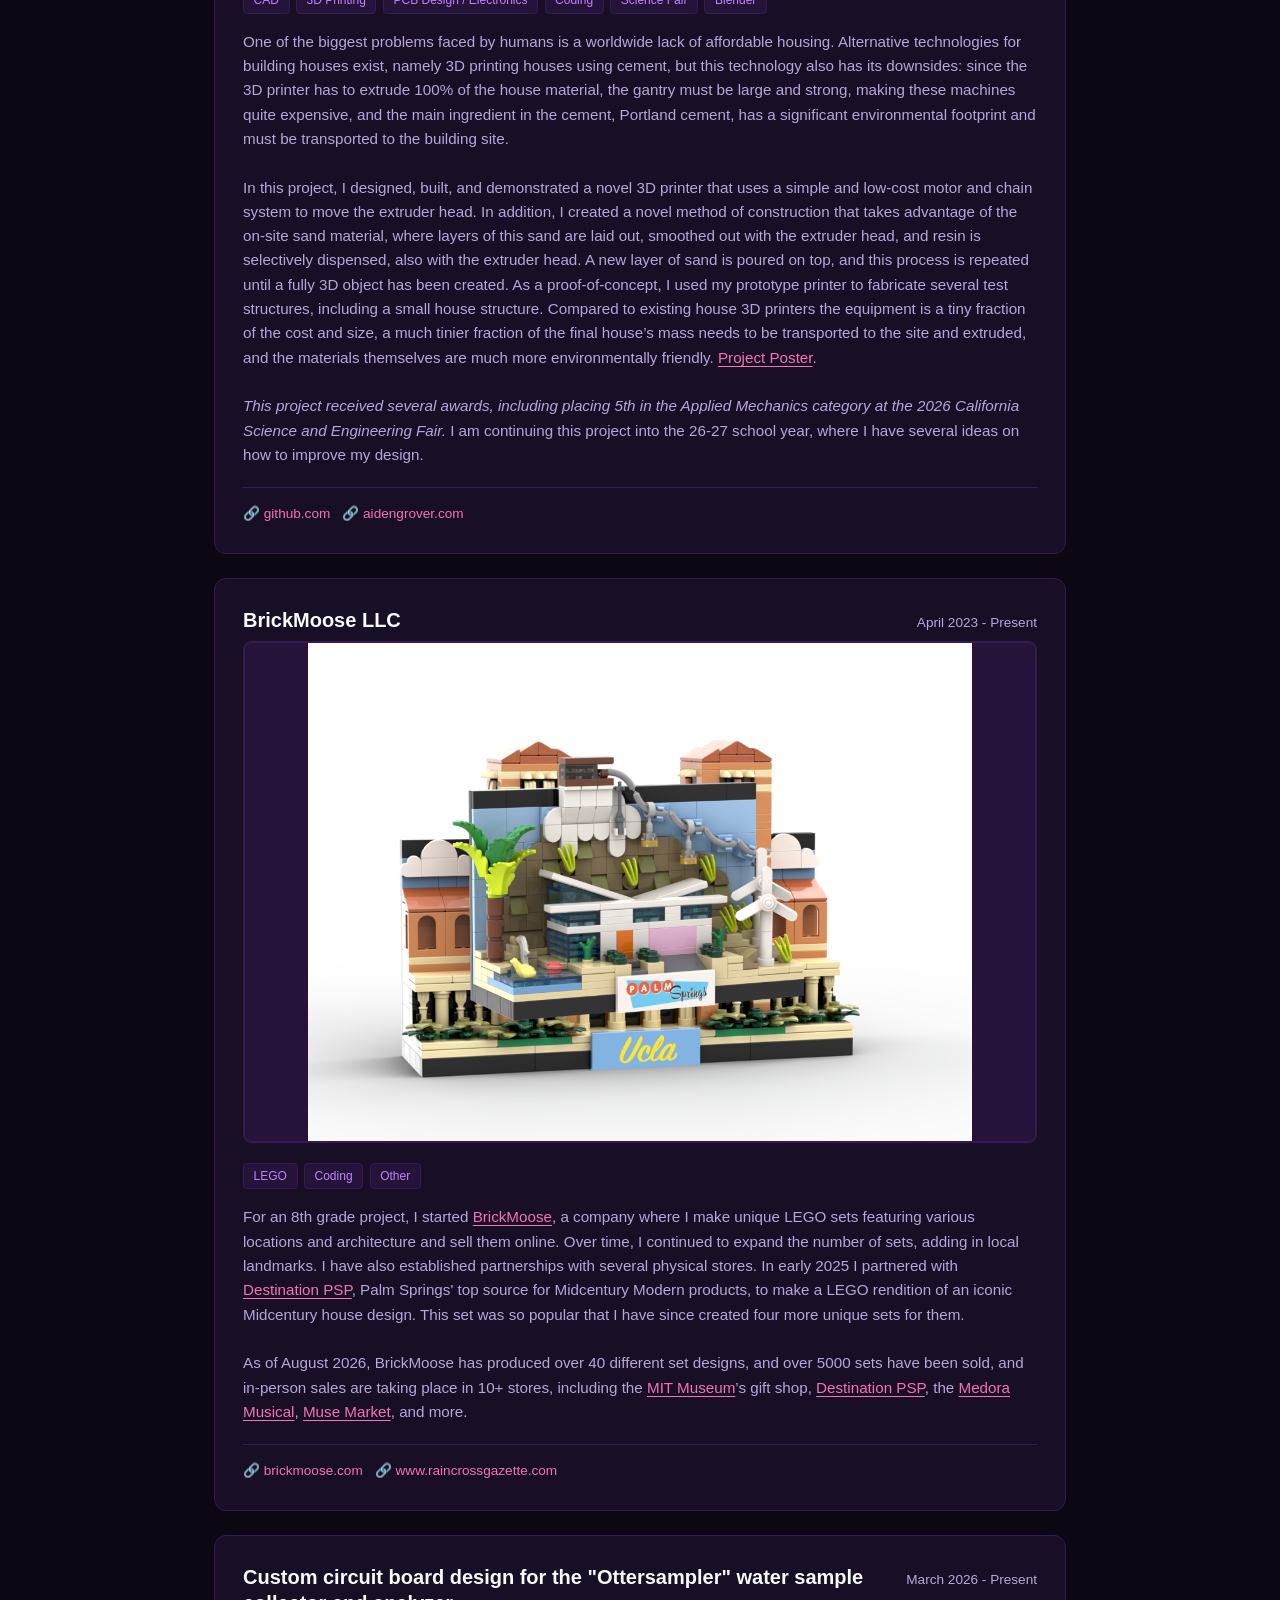
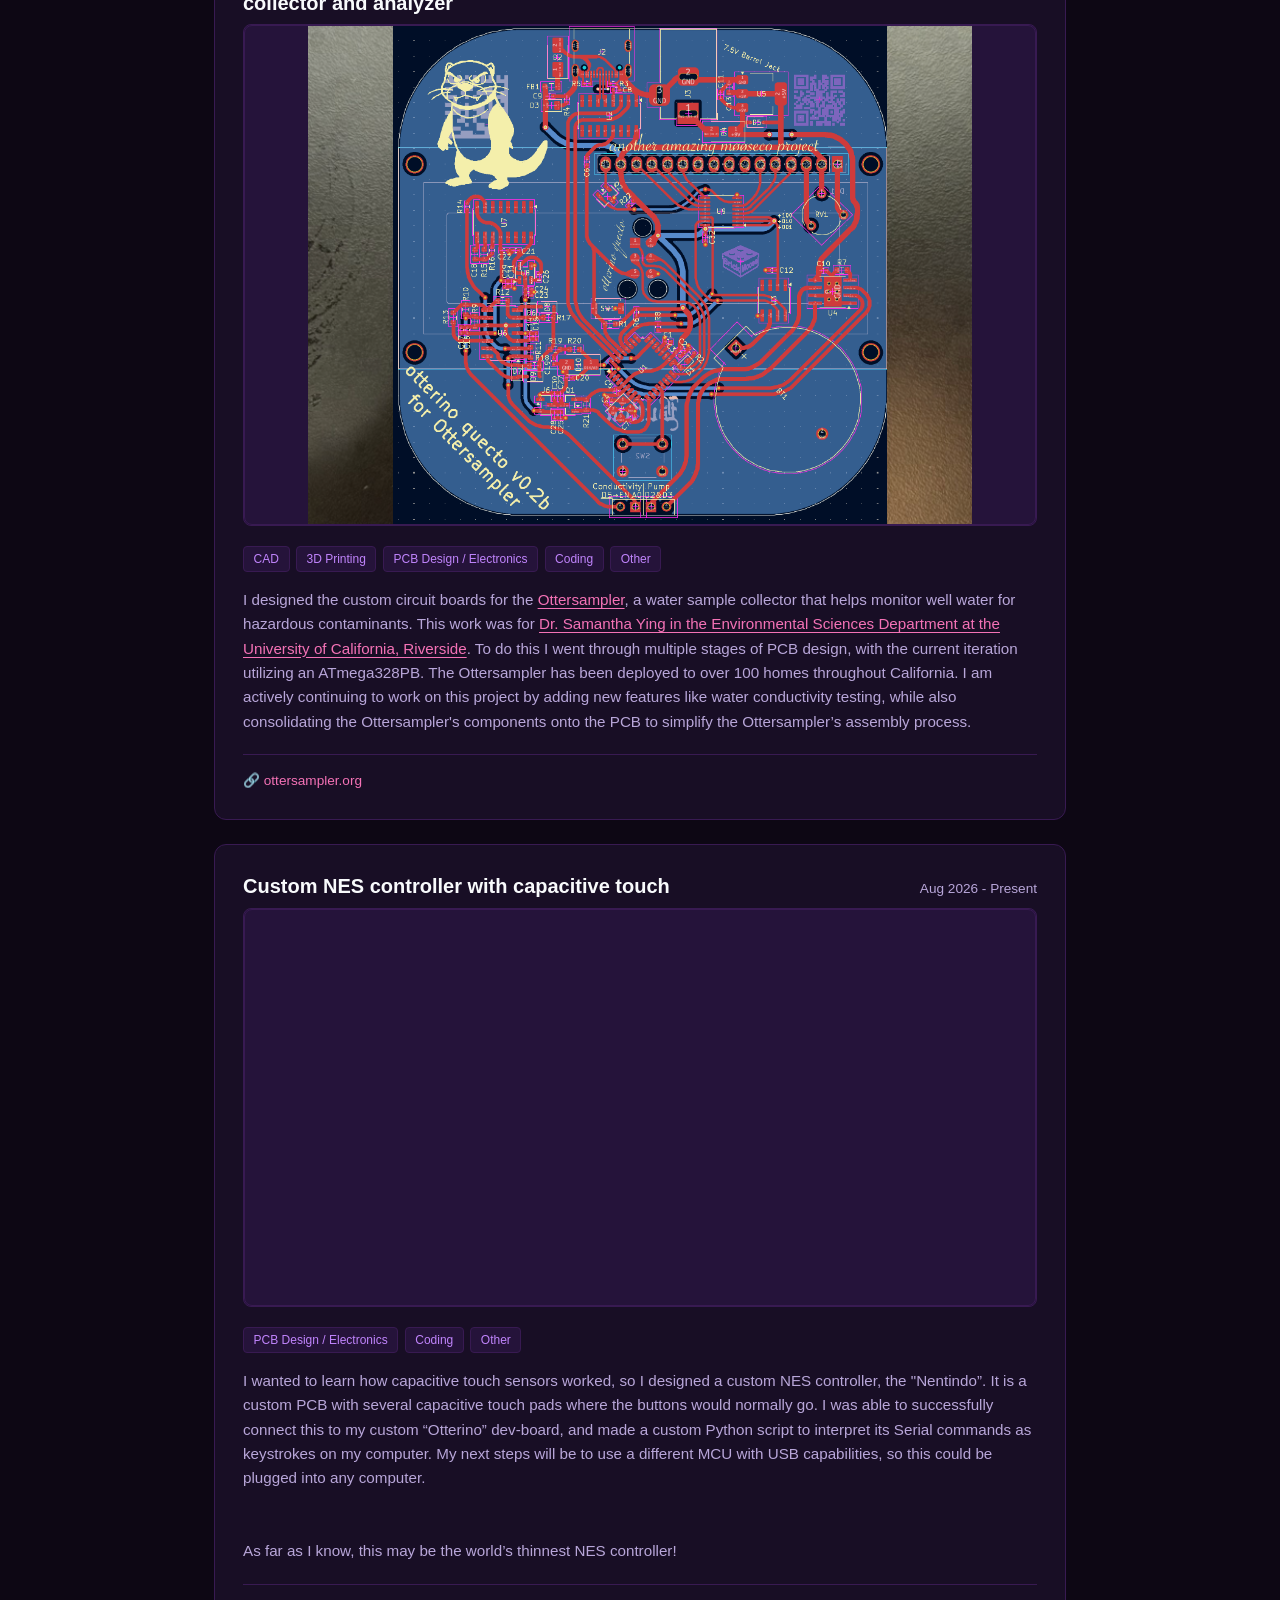
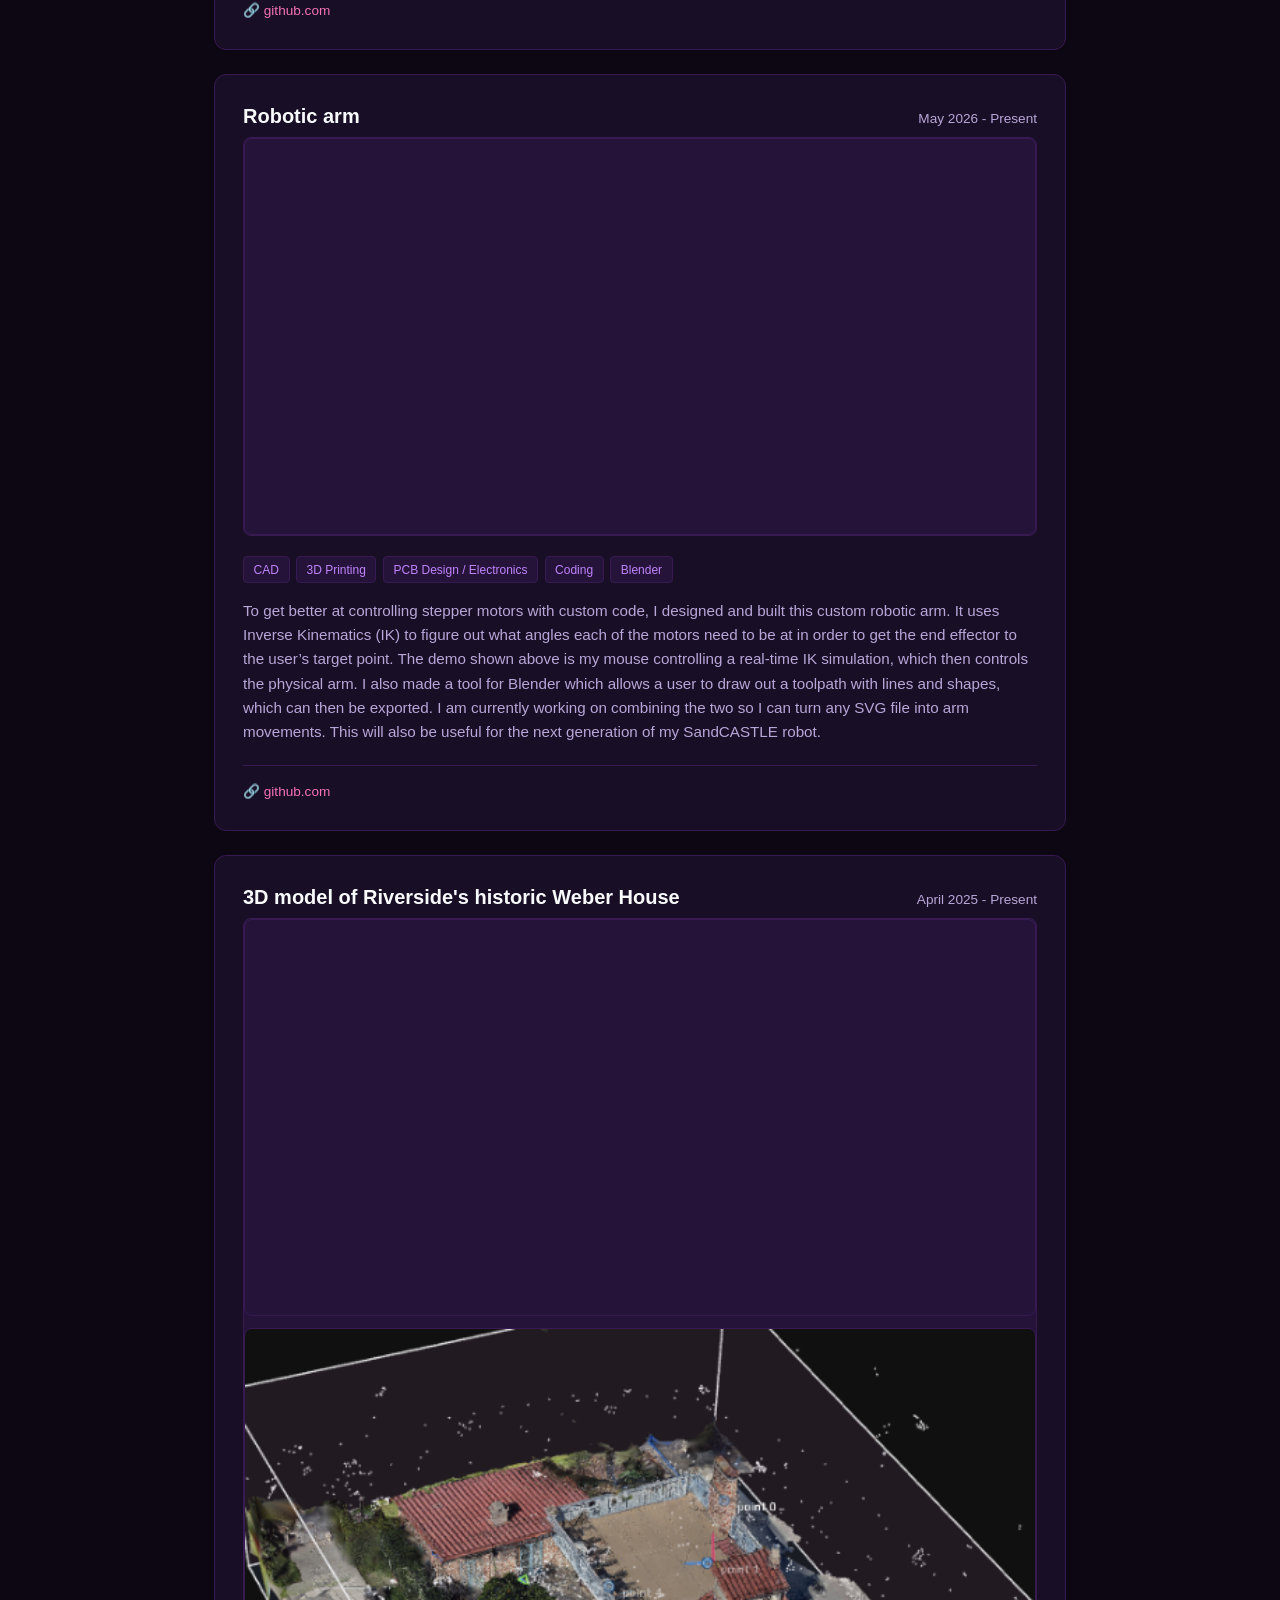
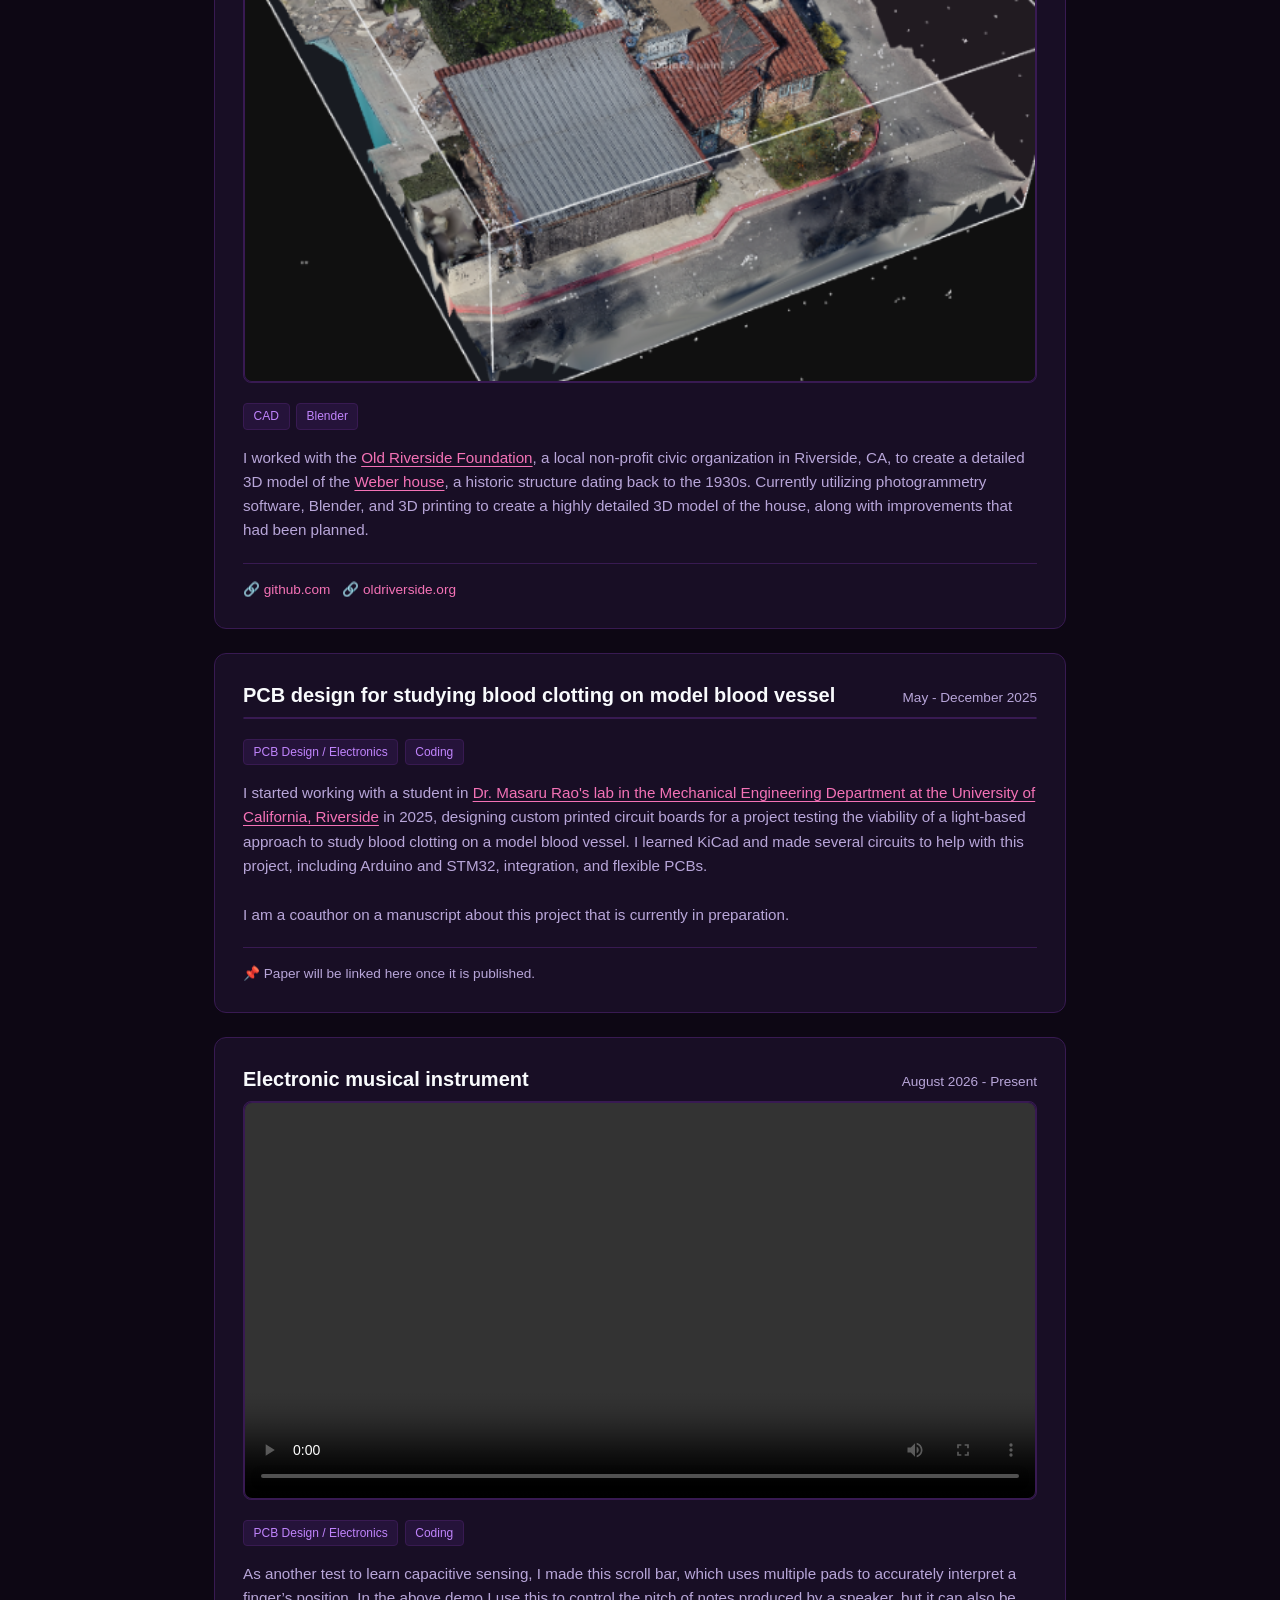
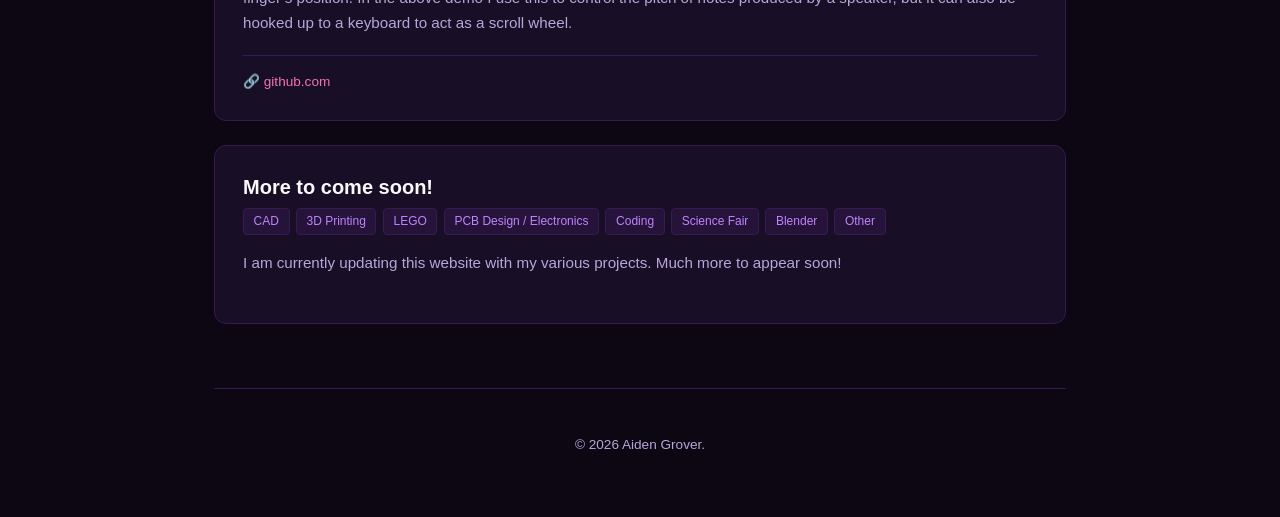
==== commit 9b8467ef: "whoops fixed typo, added link to brickmoose" ====
--- a/index.html
+++ b/index.html
@@ -36,9 +36,9 @@
             <h2 class="hero-title">Mechanical Engineer</h2>
 
             <p class="hero-bio">
-                Mehcanical engineer and founder of BrickMoose. 5000+ LEGO sets sold,
-                deployed microcontrollers for environmental sensing, and created low-cost house printer for low-resource
-                areas.
+                Mechanical engineer and founder of <a href="https://www.brickmoose.com">BrickMoose</a>. 5000+ LEGO sets
+                sold, deployed microcontrollers for environmental sensing, and created low-cost house printer for
+                low-resource areas.
             </p>
 
             <div class="contact-links">
--- a/style.css
+++ b/style.css
@@ -90,12 +90,27 @@
     margin: 0 0 1.5rem 0;
 }
 
+/* Hero Bio Text */
 .hero-bio {
     font-size: 1.125rem;
-    color: var(--text-muted);
-    max-width: 750px;
-    margin-bottom: 2rem;
     line-height: 1.6;
+    color: var(--text-secondary, #a1a1aa);
+    max-width: 650px;
+    margin: 1rem 0 1.5rem 0;
+}
+
+/* Links inside Hero Bio */
+.hero-bio a {
+    color: var(--accent, #60a5fa);
+    text-decoration: none;
+    font-weight: 500;
+    border-bottom: 1px dashed var(--accent, #60a5fa);
+    transition: color 0.2s ease, border-color 0.2s ease;
+}
+
+.hero-bio a:hover {
+    color: var(--accent-hover, #93c5fd);
+    border-bottom-style: solid;
 }
 
 /* Contact Links */
@@ -267,6 +282,7 @@
 }
 
 .project-desc {
+    white-space: pre-line;
     color: var(--text-muted);
     font-size: 0.95rem;
     line-height: 1.6;
@@ -396,4 +412,33 @@
 
 .project-video {
     outline: none;
+}
+
+.project-carousel {
+    display: grid;
+    width: 100%;
+    height: 500px;
+    border-radius: 8px;
+    overflow: hidden;
+    background-color: var(--pill-bg);
+    border: 1px solid var(--border);
+    align-items: center;
+    justify-items: center;
+}
+
+.carousel-img {
+    grid-area: 1 / 1;
+    width: 100%;
+    height: 100%;
+    max-height: 100%;
+    min-height: 0;
+    object-fit: contain;
+    opacity: 0;
+    transition: opacity 0.3s ease-in-out;
+    pointer-events: none;
+}
+
+.carousel-img.active {
+    opacity: 1;
+    pointer-events: auto;
 }
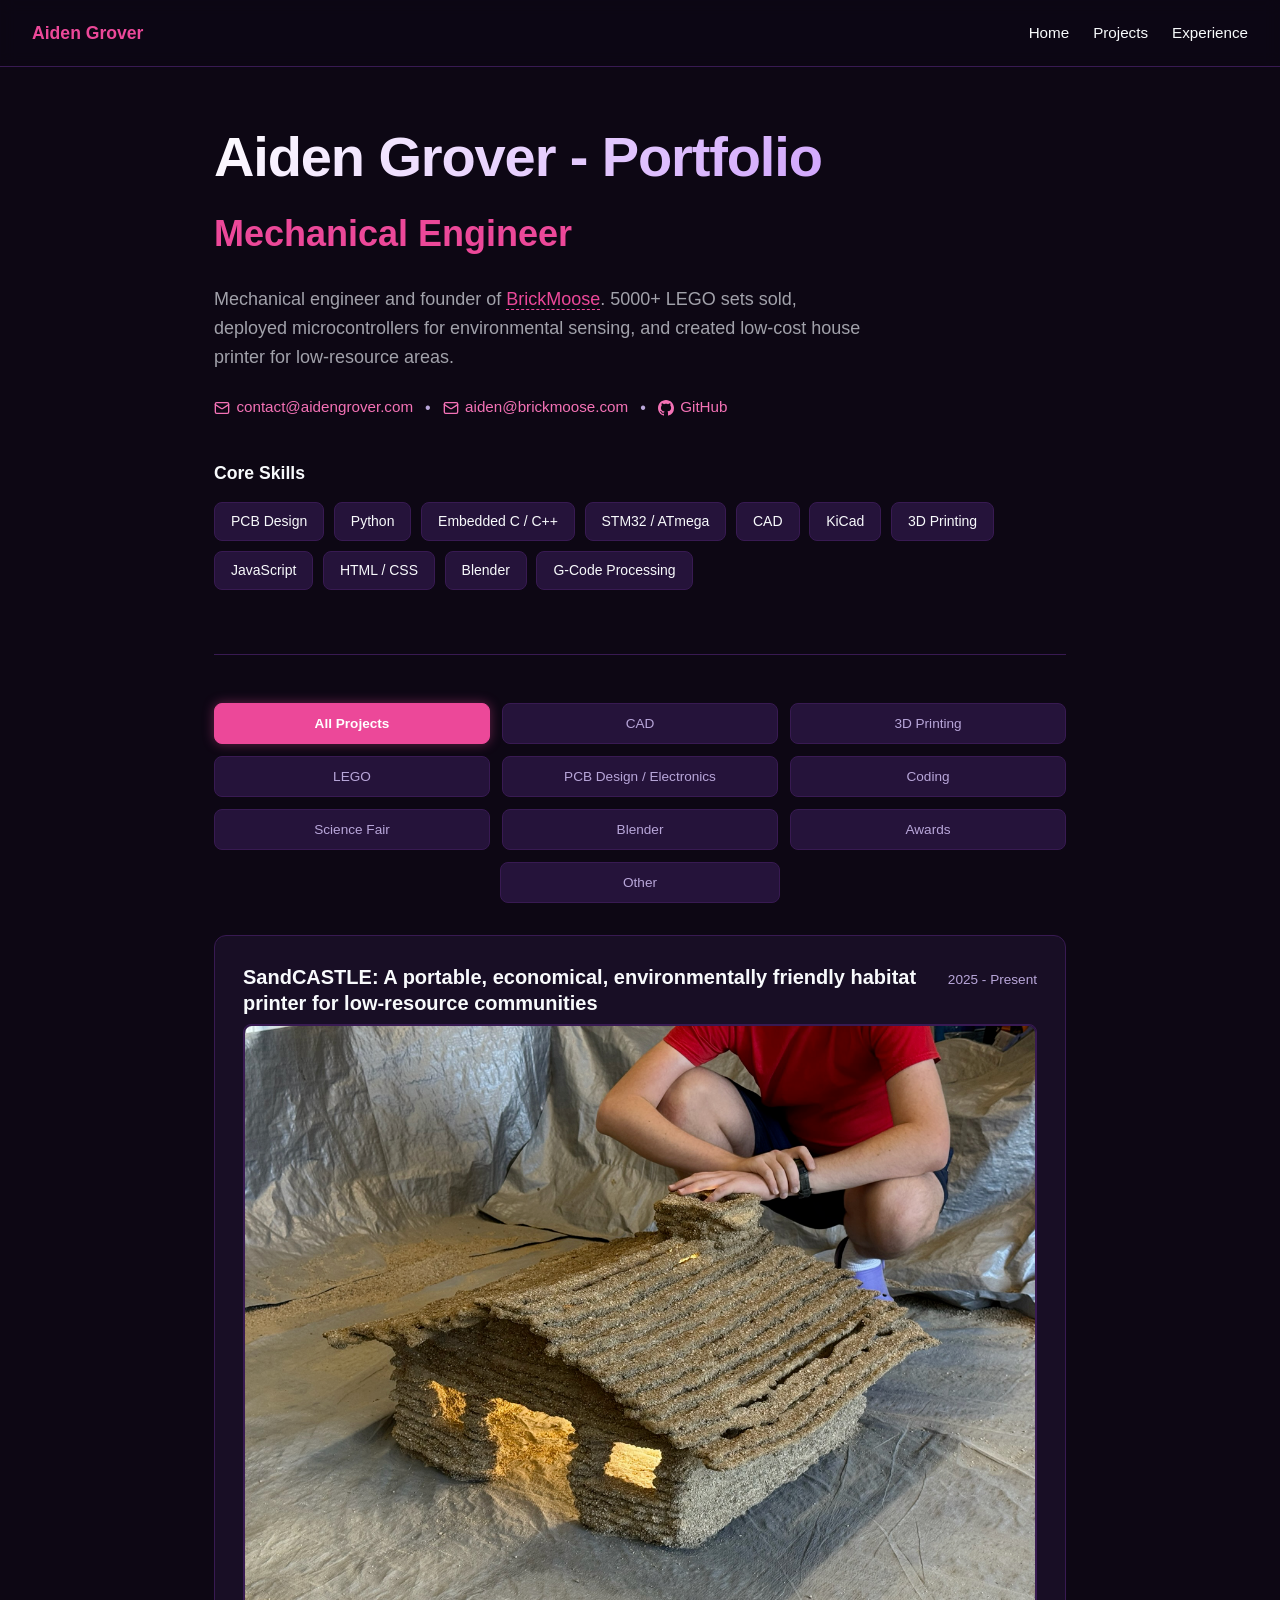
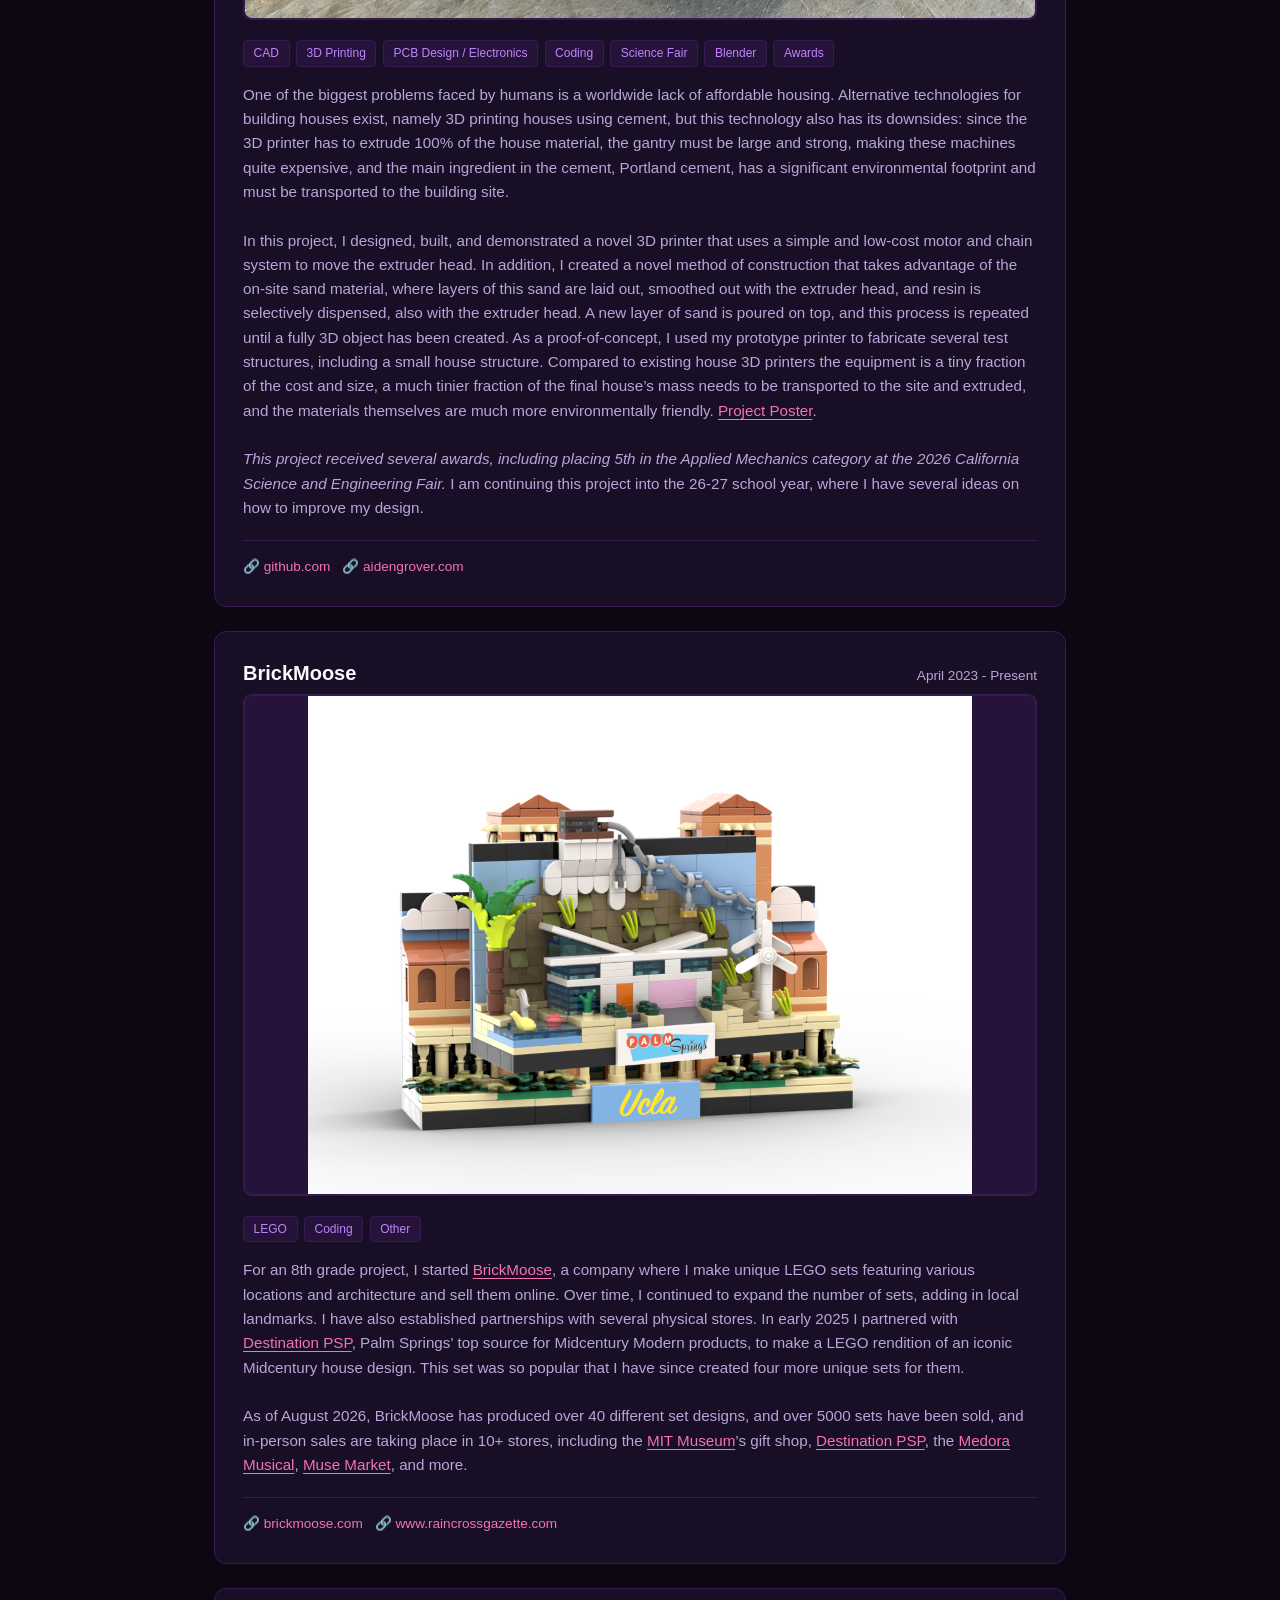
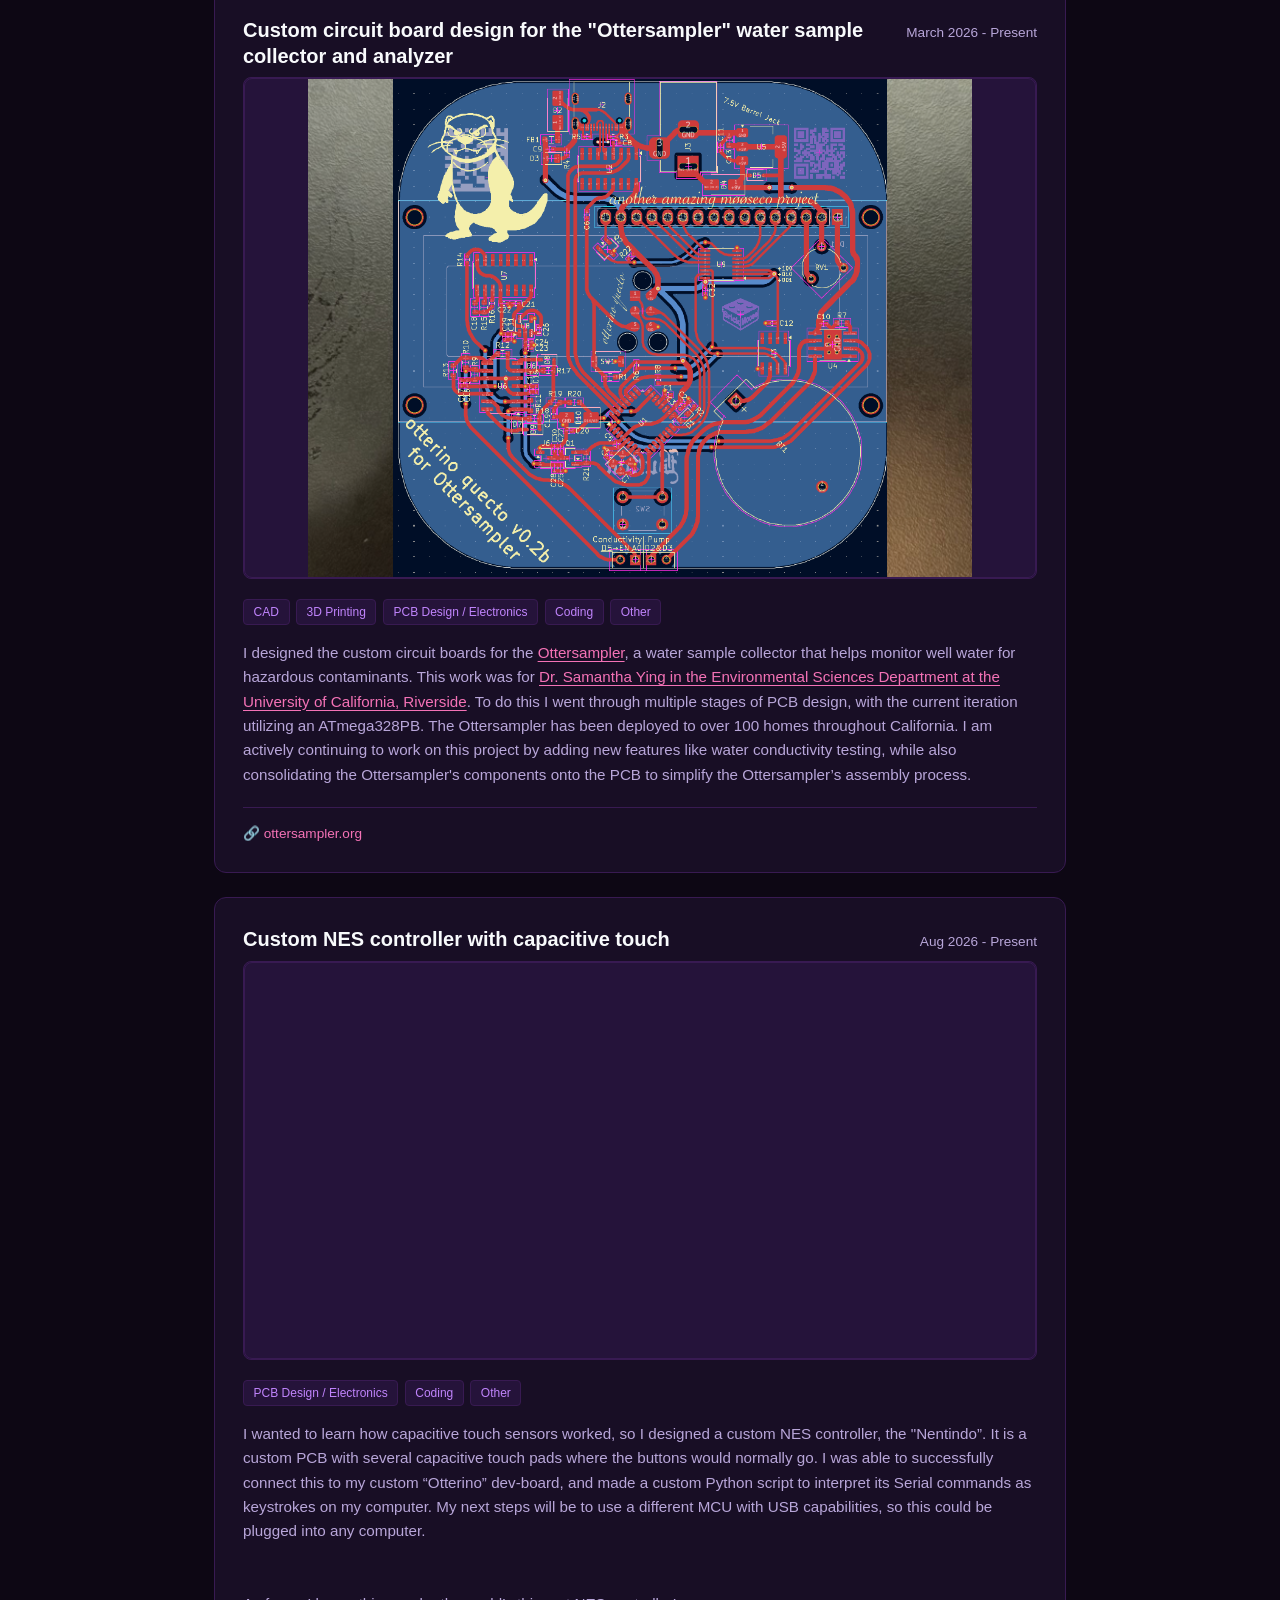
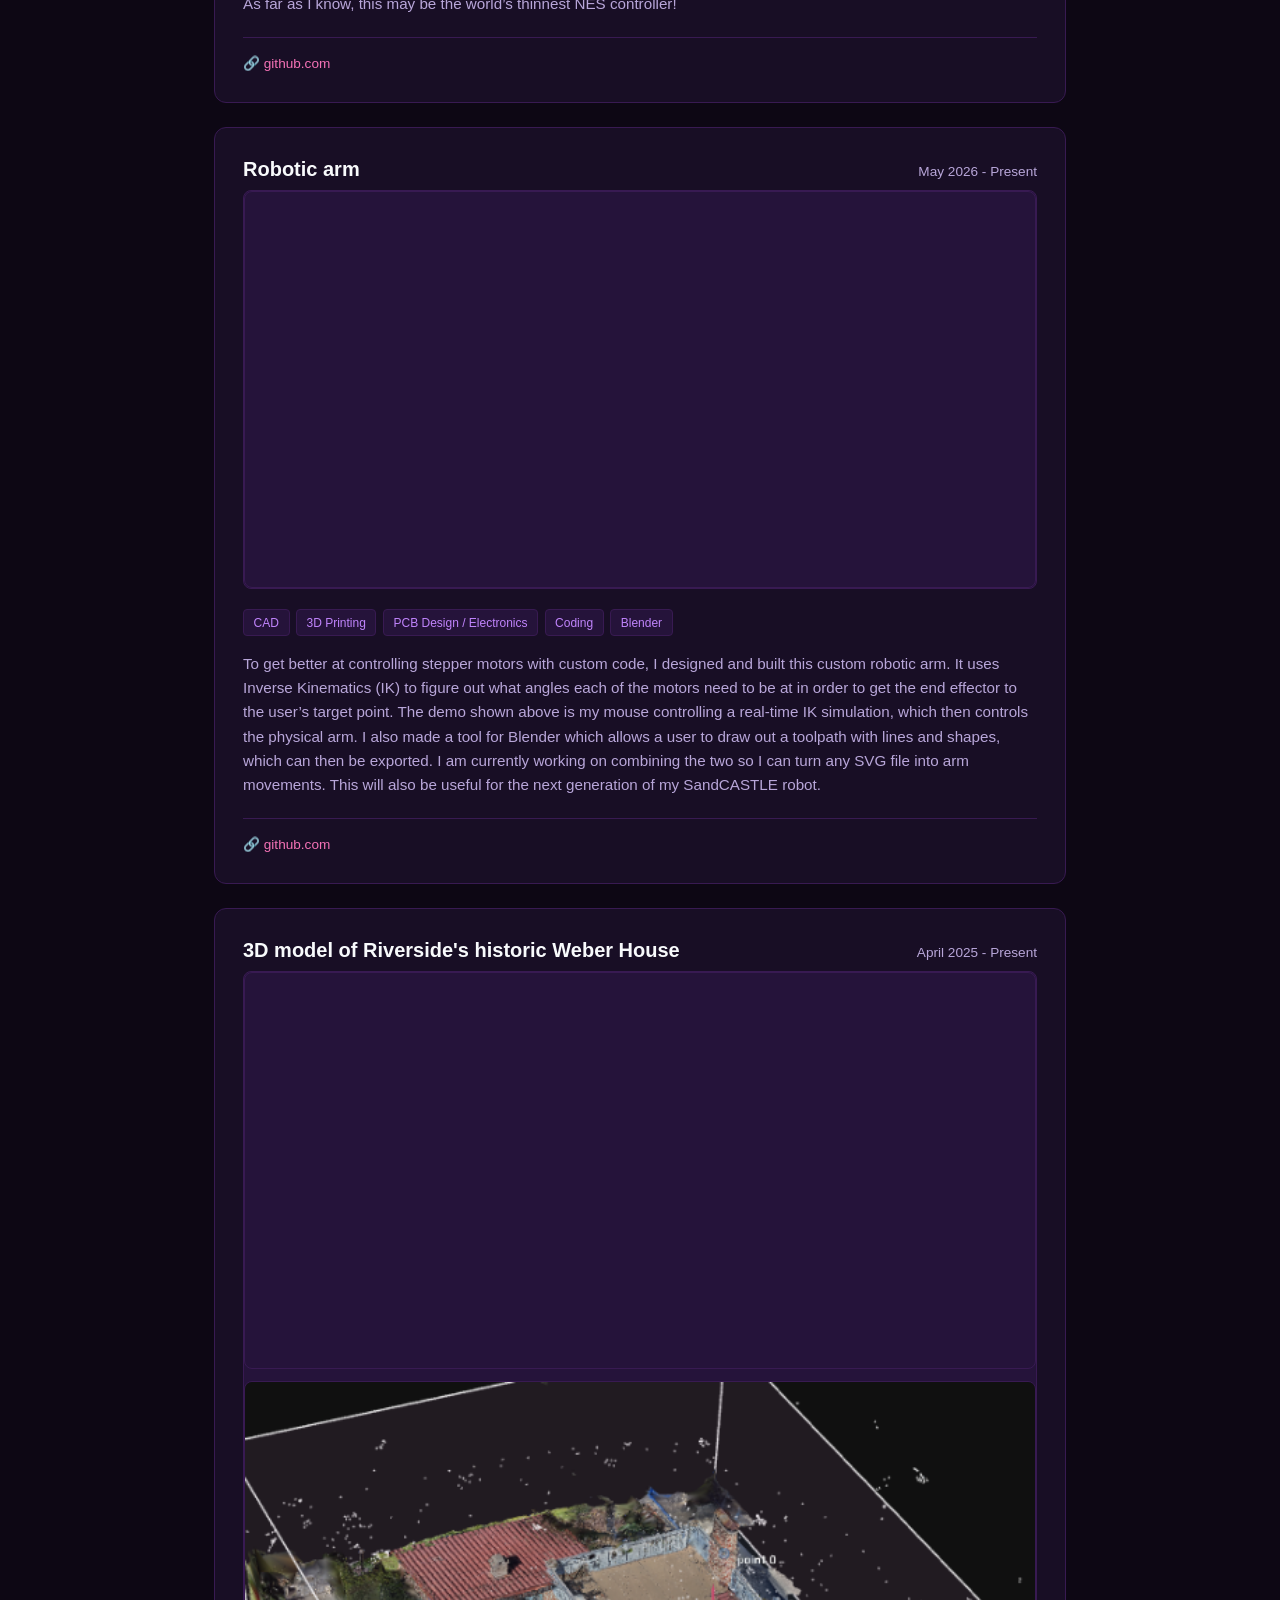
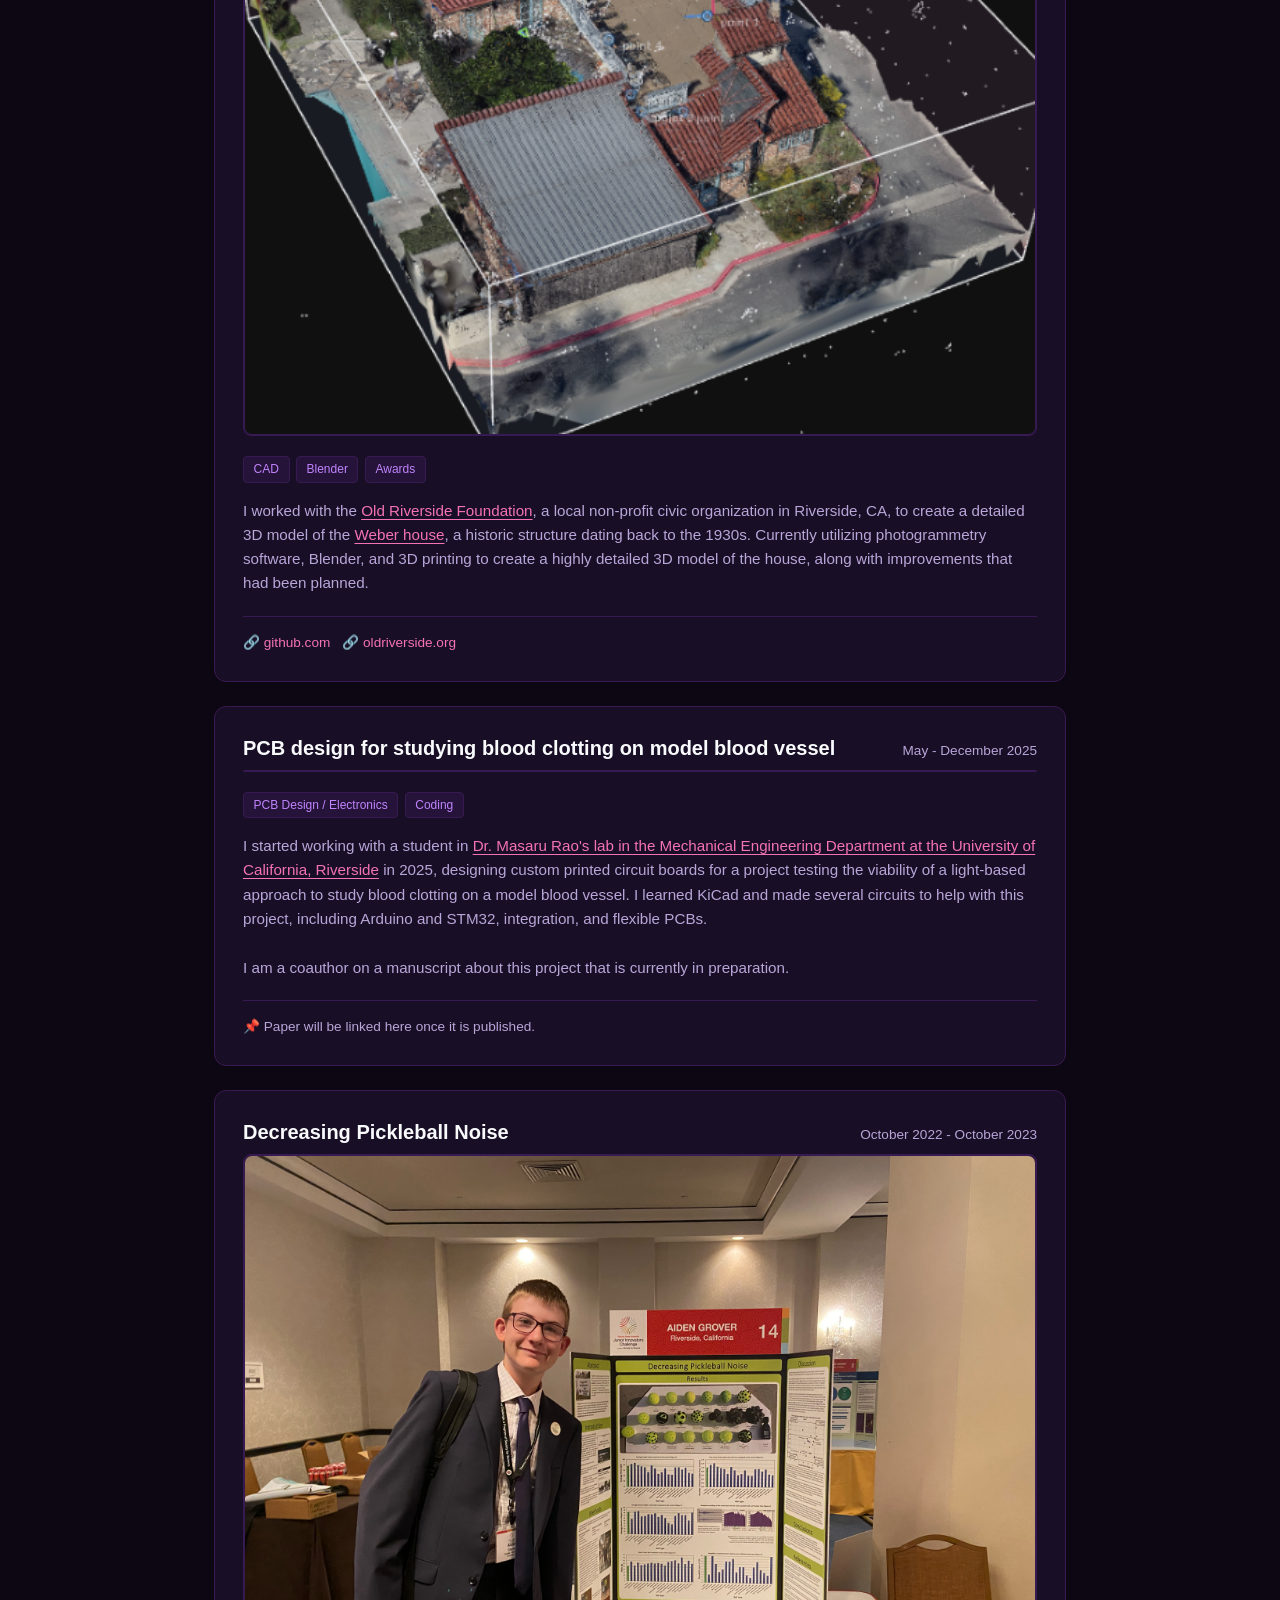
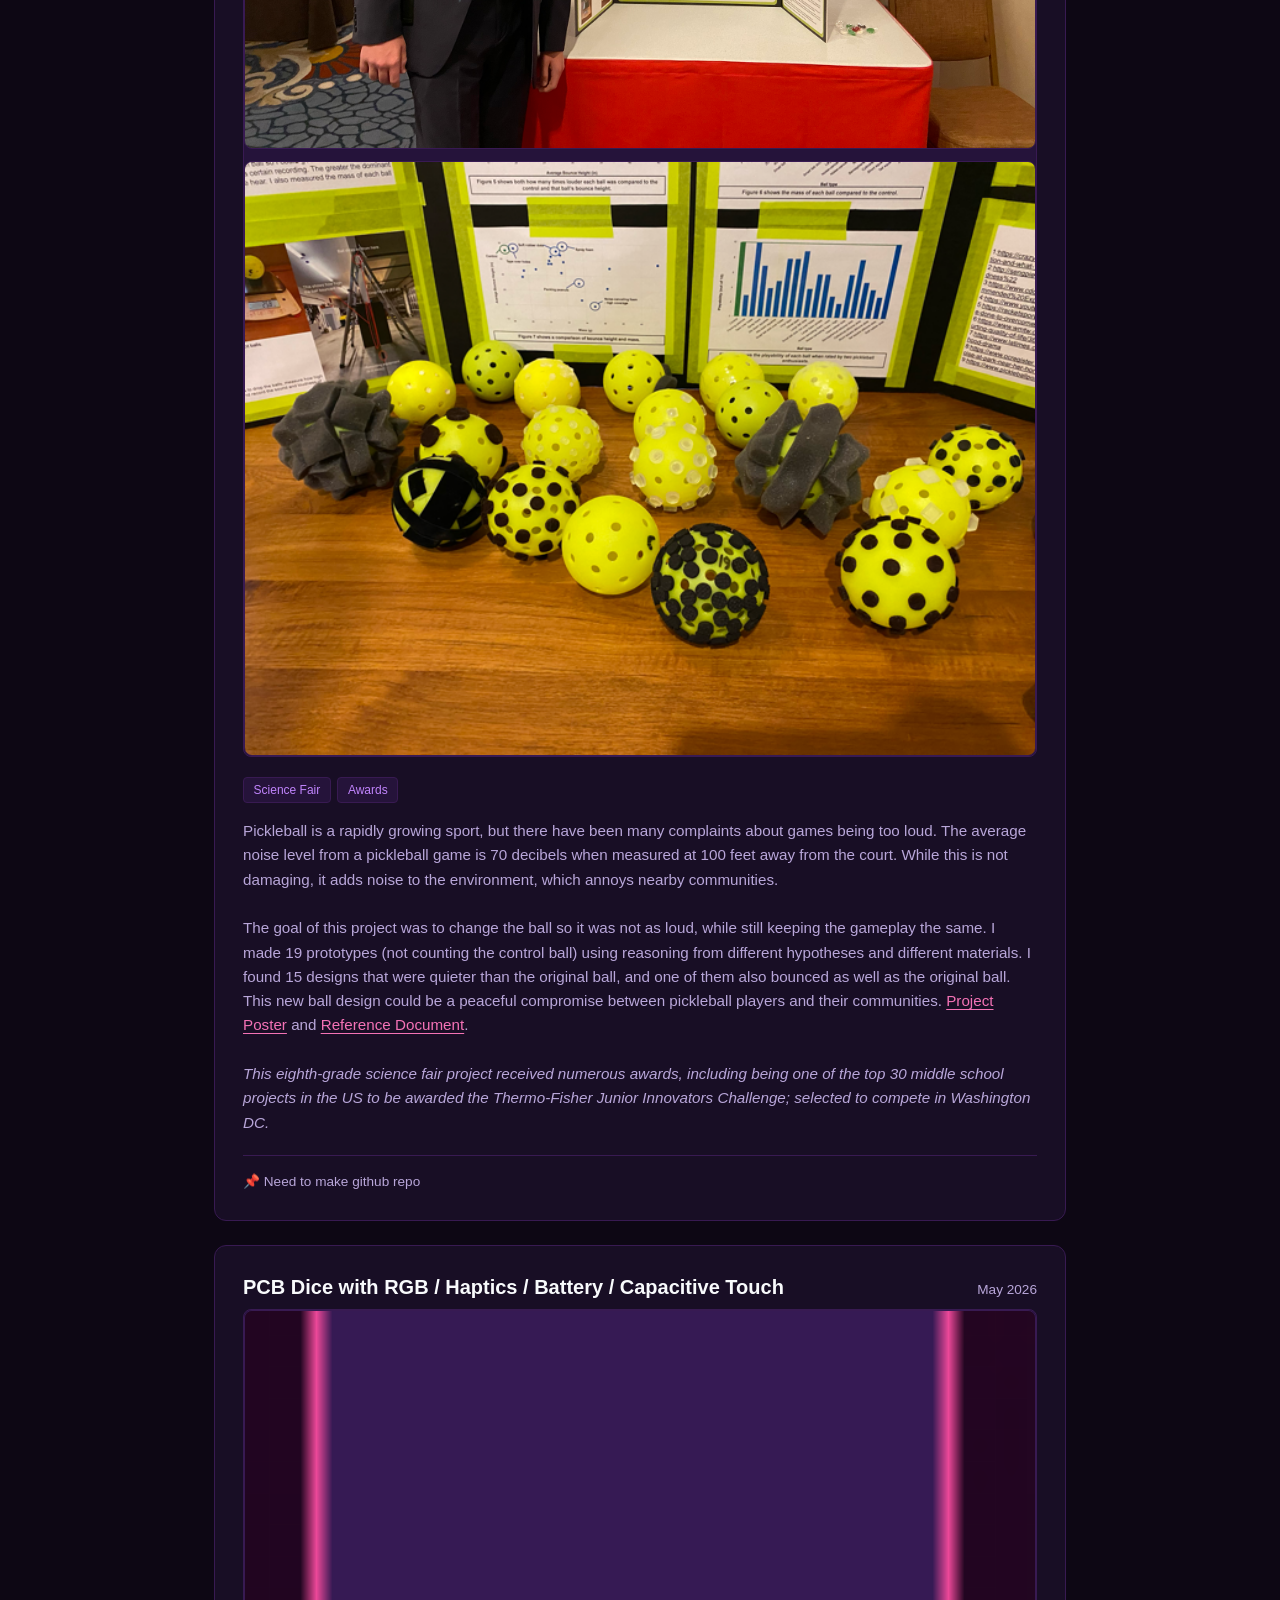
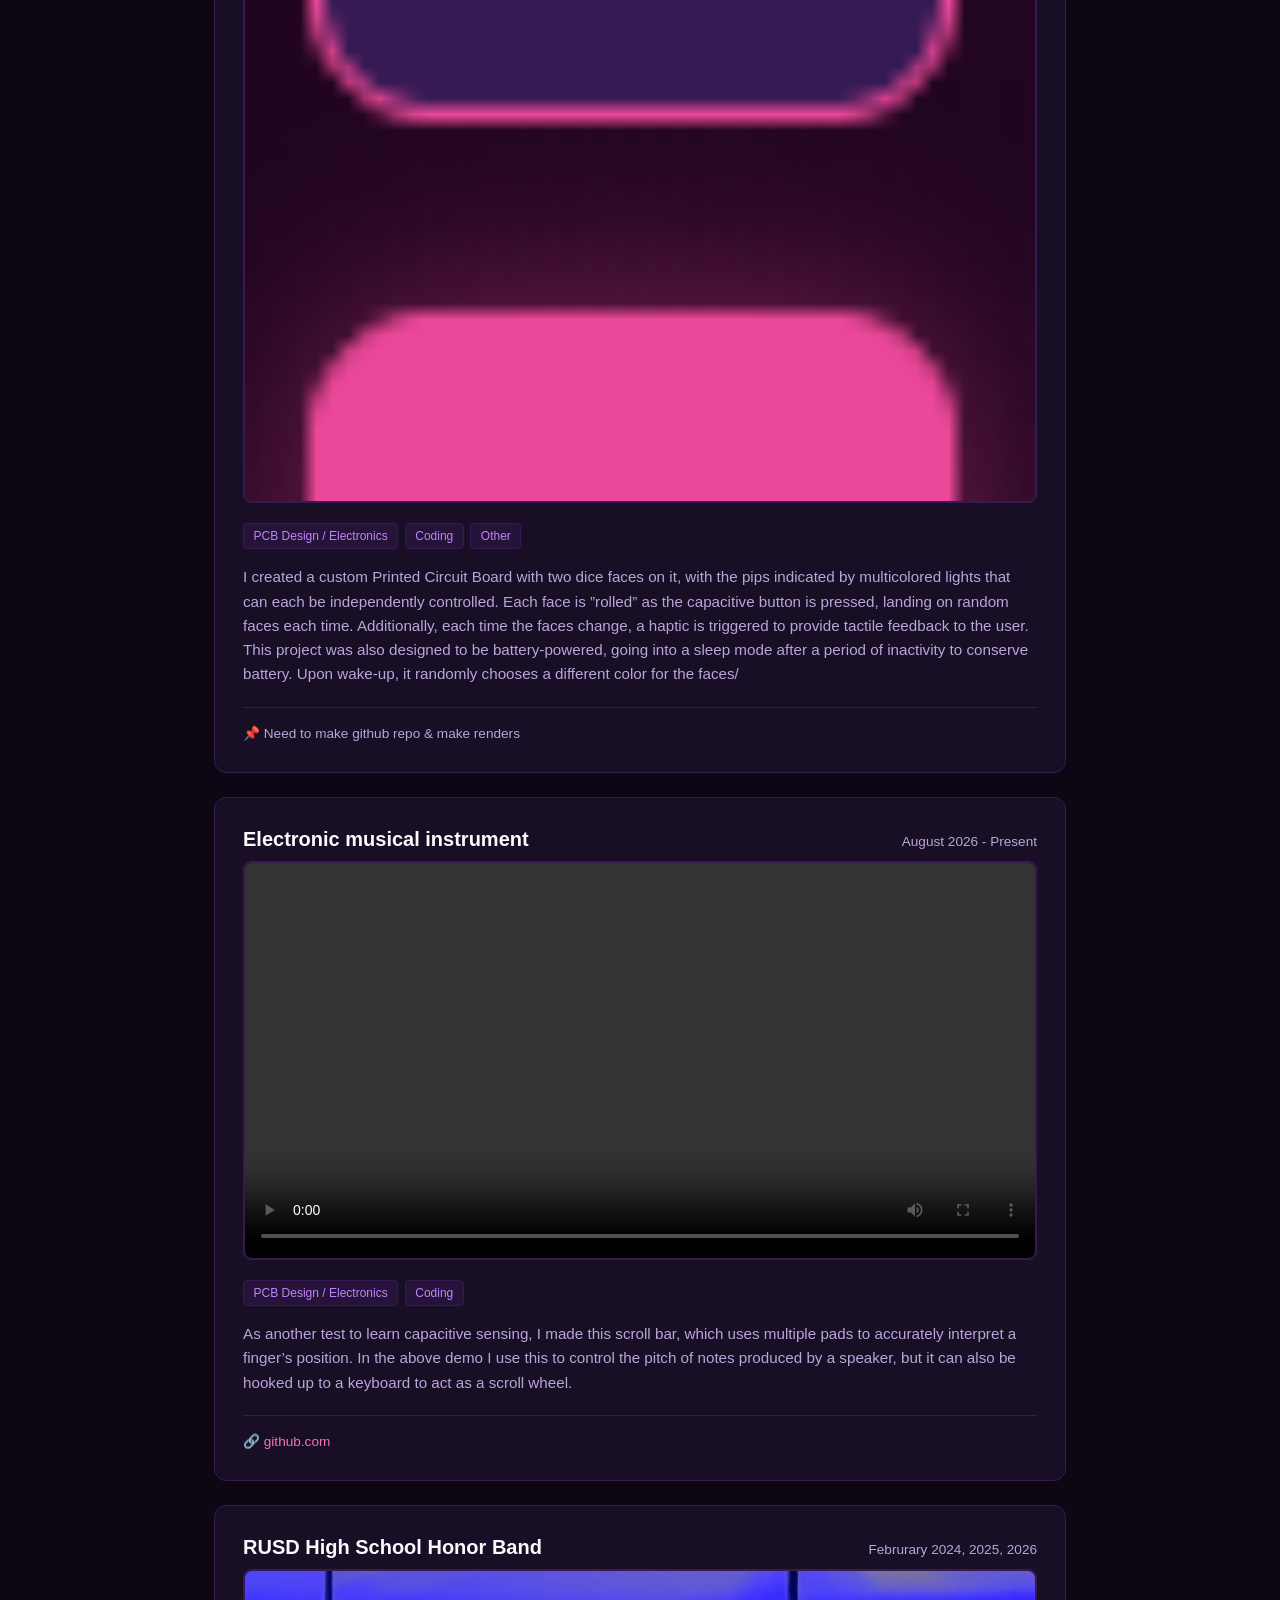
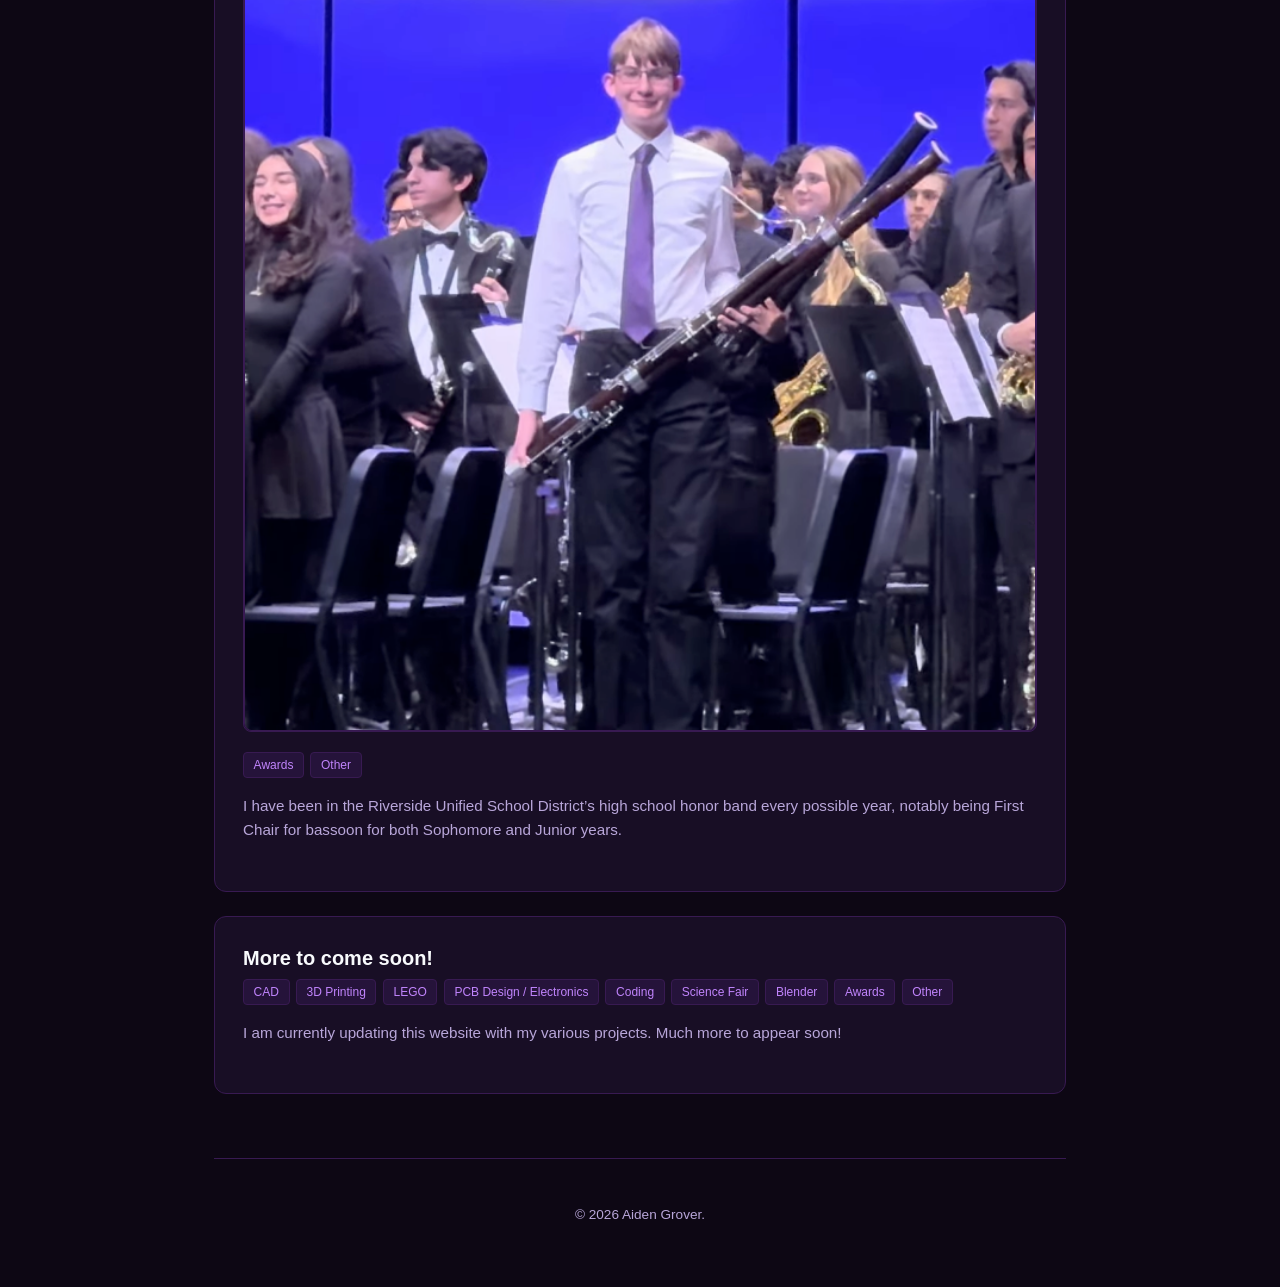
==== commit 1d1fb60a: "SEO test" ====
--- a/index.html
+++ b/index.html
@@ -10,6 +10,26 @@
     <link rel="icon" type="image/png" href="assets/favicon.png">
 
     <link rel="stylesheet" href="style.css">
+
+    <!-- Structured Data for Search Engine Entity Recognition -->
+    <script type="application/ld+json">
+    {
+      "@context": "https://schema.org",
+      "@type": "Person",
+      "name": "Aiden Grover",
+      "url": "https://aidengrover.com",
+      "jobTitle": "Mechanical Engineer",
+      "worksFor": {
+        "@type": "Organization",
+        "name": "BrickMoose",
+        "url": "https://www.brickmoose.com"
+      },
+      "sameAs": [
+        "https://github.com/AmusedMoose",
+        "https://www.brickmoose.com"
+      ]
+    }
+    </script>
 
     <script defer src="https://cloud.umami.is/script.js"
         data-website-id="7434b1e9-c6a0-4906-a875-d2a3e647d3a1"></script>
@@ -59,6 +79,14 @@
                     </svg>
                     aiden@brickmoose.com
                 </a>
+                <span class="dot">•</span>
+                <a href="https://github.com/AmusedMoose" target="_blank" rel="noopener">
+                    <svg width="16" height="16" viewBox="0 0 24 24" fill="currentColor">
+                        <path
+                            d="M12 0C5.37 0 0 5.37 0 12c0 5.31 3.435 9.795 8.205 11.385.6.105.825-.255.825-.57 0-.285-.015-1.23-.015-2.235-3.015.555-3.795-.735-4.035-1.41-.135-.345-.72-1.41-1.23-1.695-.42-.225-1.02-.78-.015-.795.945-.015 1.62.87 1.845 1.23 1.08 1.815 2.805 1.305 3.495.99.105-.78.42-1.305.765-1.605-2.67-.3-5.46-1.335-5.46-5.925 0-1.305.465-2.385 1.23-3.225-.12-.3-.54-1.53.12-3.18 0 0 1.005-.315 3.3 1.23.96-.27 1.98-.405 3-.405s2.04.135 3 .405c2.295-1.56 3.3-1.23 3.3-1.23.66 1.65.24 2.88.12 3.18.765.84 1.23 1.905 1.23 3.225 0 4.605-2.805 5.625-5.475 5.925.435.375.81 1.095.81 2.22 0 1.605-.015 2.895-.015 3.3 0 .315.225.69.825.57A12.02 12.02 0 0024 12c0-6.63-5.37-12-12-12z" />
+                    </svg>
+                    GitHub
+                </a>
             </div>
 
             <!-- Core Skills Pills -->
@@ -89,7 +117,17 @@
             <div id="projects-container">
                 <div class="loading">Loading projects from content.csv...</div>
             </div>
+
+            <noscript>
+                <div class="noscript-projects">
+                    <h2>Engineering & Technical Projects</h2>
+                    <p>Featured work includes embedded PCB design, microcontrollers for environmental sensing, custom
+                        G-code processing, 3D house printers, and mechanical prototyping.</p>
+                </div>
+            </noscript>
         </main>
+
+
 
         <!-- Footer -->
         <footer class="site-footer">
--- a/style.css
+++ b/style.css
@@ -169,19 +169,14 @@
     padding-top: 3rem;
 }
 
-/* Symmetrical Filter Bar Layout */
+/* Centered Flexible Filter Bar Layout */
 .filter-bar {
-    display: grid;
-    grid-template-columns: repeat(3, 1fr); /* 3 equal columns for perfect symmetry */
+    display: flex;
+    flex-wrap: wrap;
+    justify-content: center;
     gap: 0.75rem;
     width: 100%;
     margin-bottom: 2rem;
-}
-
-@media (max-width: 640px) {
-    .filter-bar {
-        grid-template-columns: repeat(2, 1fr); /* 2 columns on small screens */
-    }
 }
 
 .filter-btn {
@@ -194,11 +189,19 @@
     font-size: 0.85rem;
     font-weight: 500;
     text-align: center;
-    white-space: nowrap; /* Prevents text from breaking onto 2 lines */
+    white-space: nowrap;
     overflow: hidden;
     text-overflow: ellipsis;
     transition: all 0.2s ease;
-    width: 100%;
+    flex: 1 1 calc(33.333% - 0.5rem);
+    max-width: 280px;
+}
+
+@media (max-width: 640px) {
+    .filter-btn {
+        flex: 1 1 calc(50% - 0.4rem);
+        max-width: none;
+    }
 }
 
 .filter-btn:hover {
@@ -248,8 +251,8 @@
 .project-date {
     font-size: 0.85rem;
     color: var(--text-muted);
-    white-space: nowrap; /* Prevents date text from wrapping awkwardly */
-    flex-shrink: 0;    /* Stops the date from squeezing the title container */
+    white-space: nowrap;
+    flex-shrink: 0;
 }
 
 /* Responsive adjustments for Mobile Views */
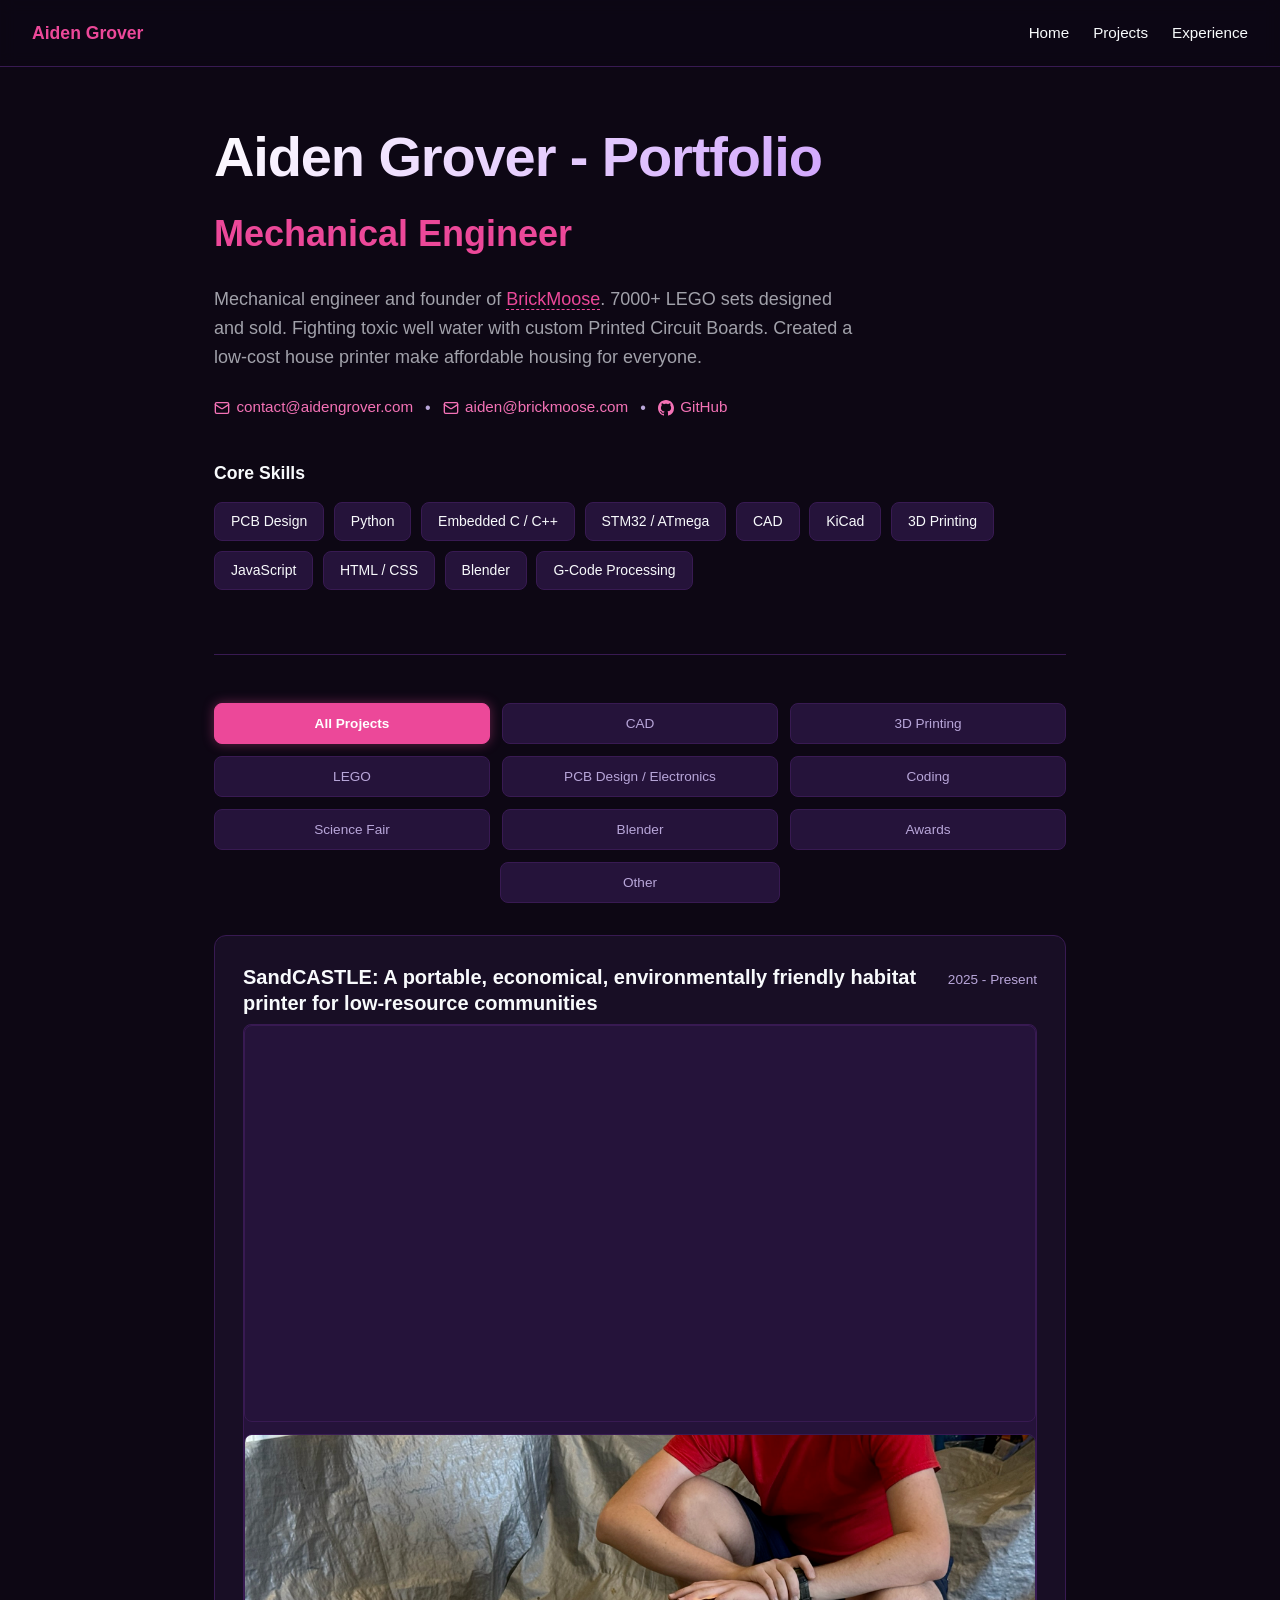
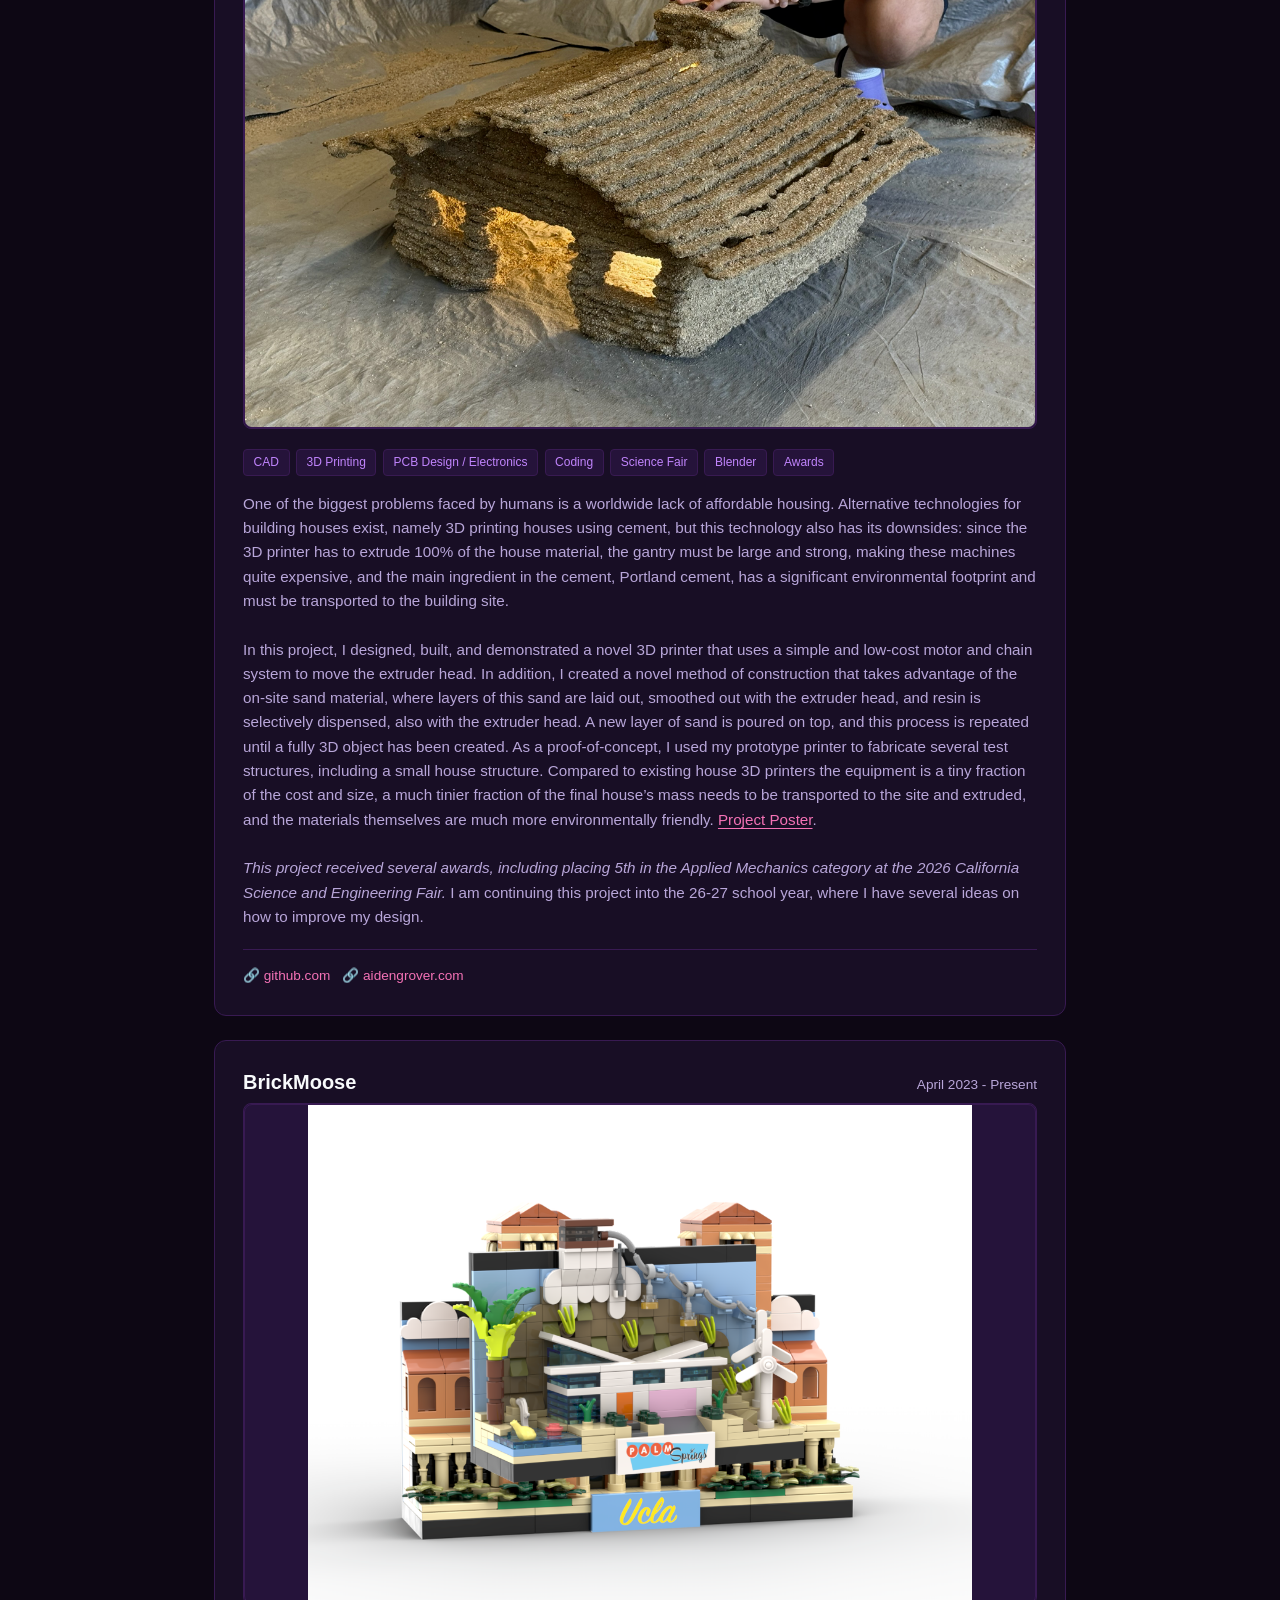
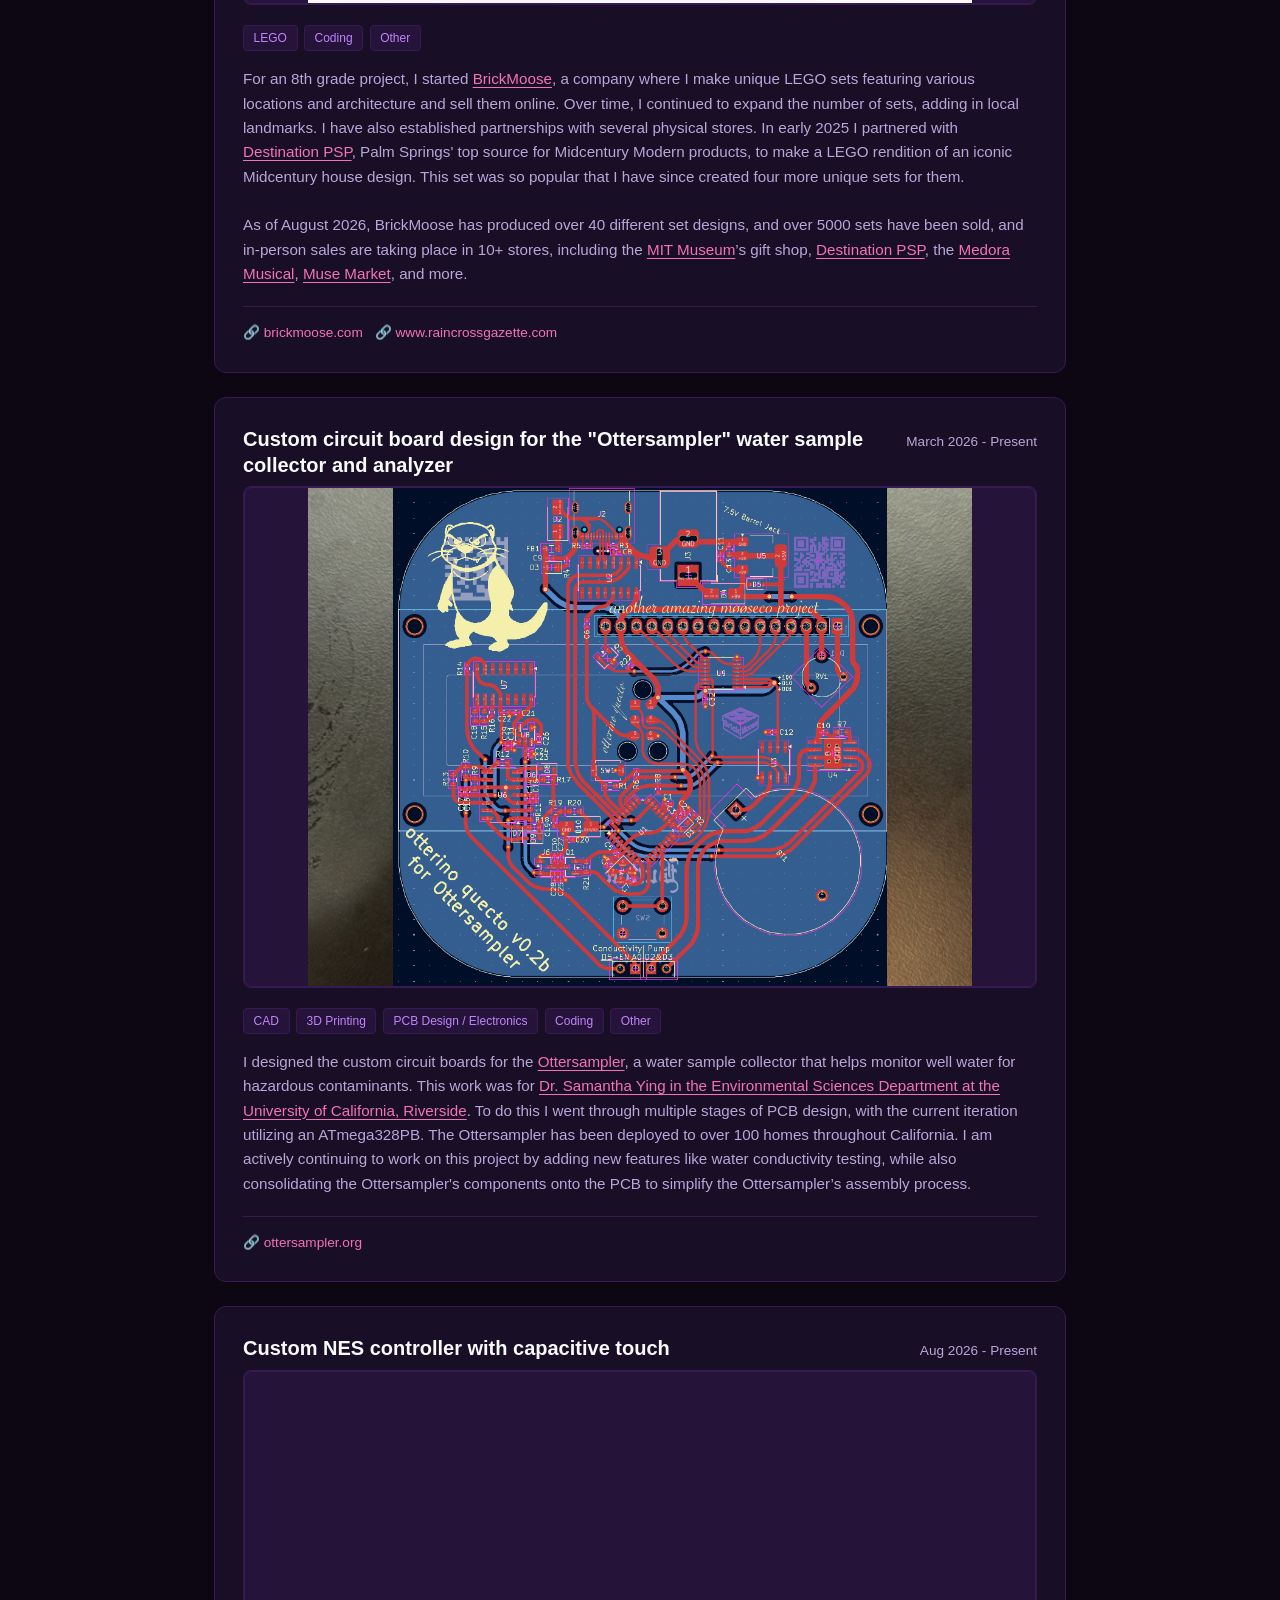
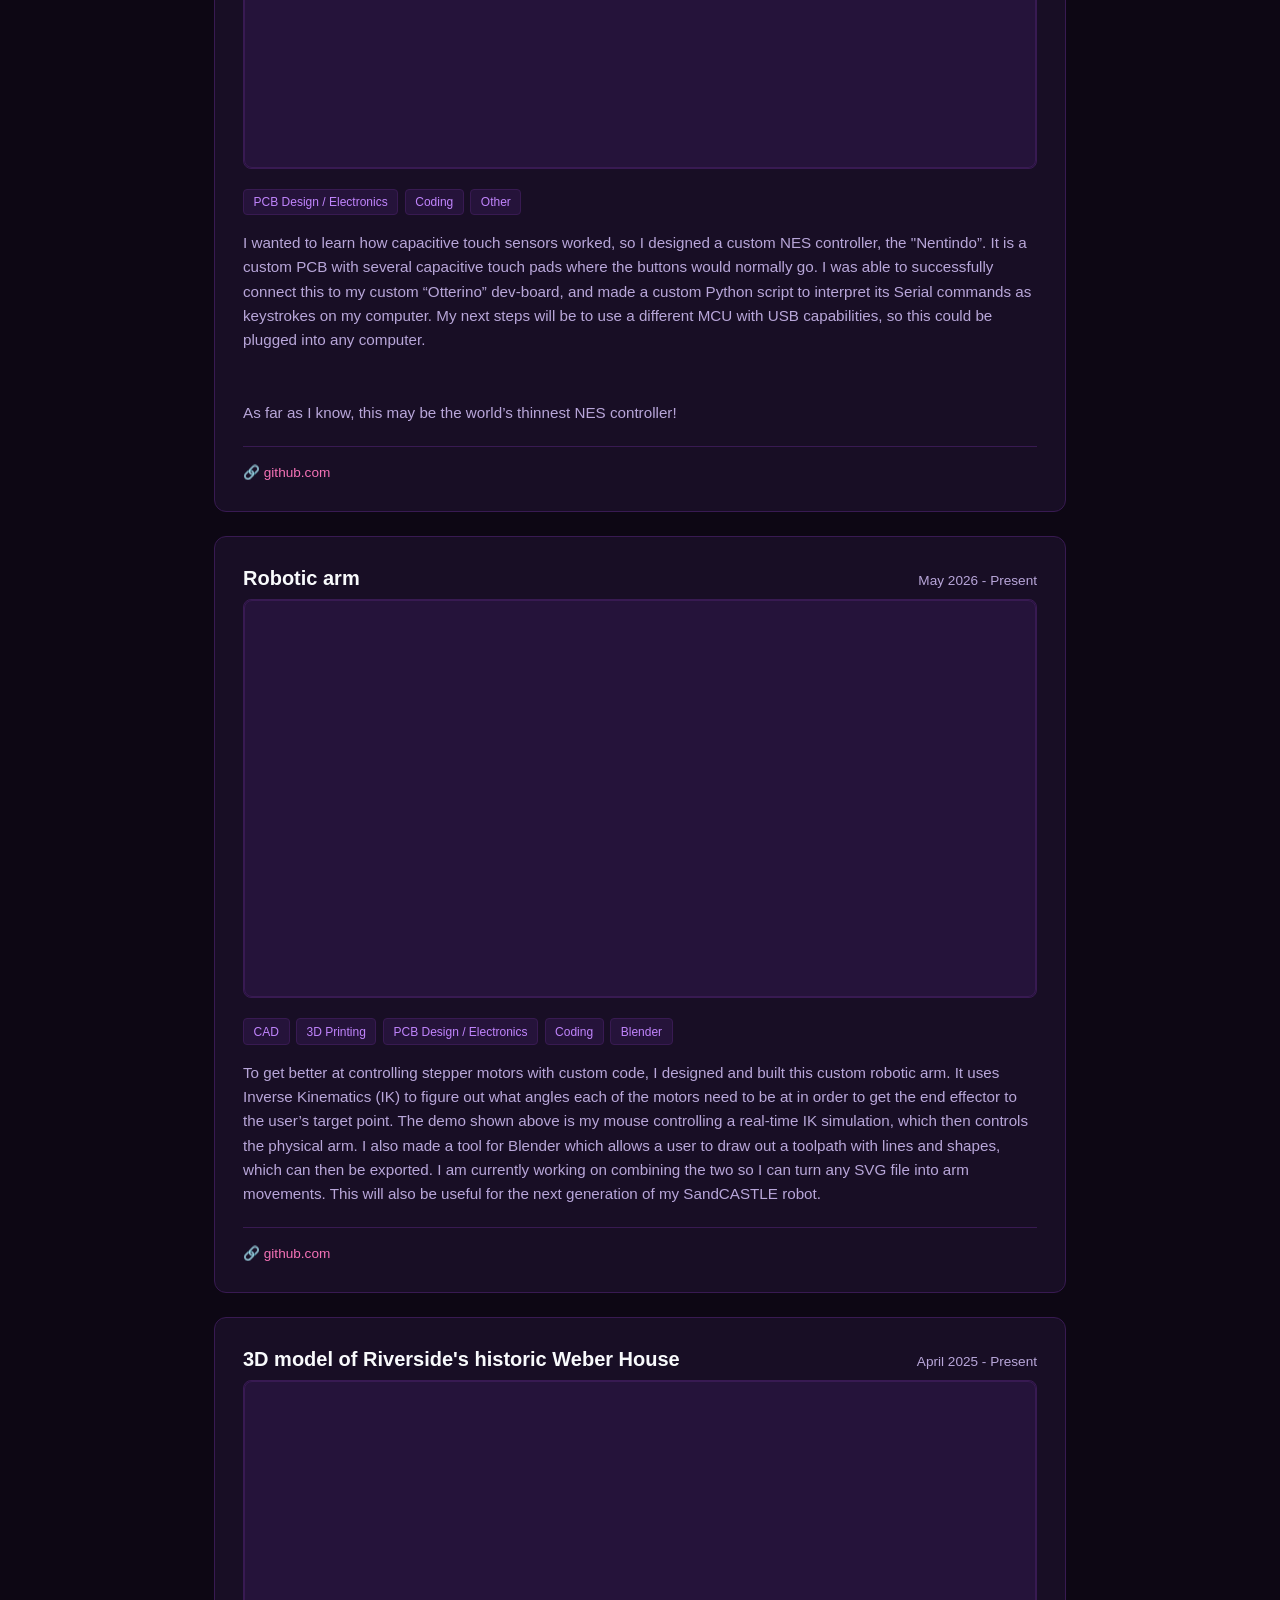
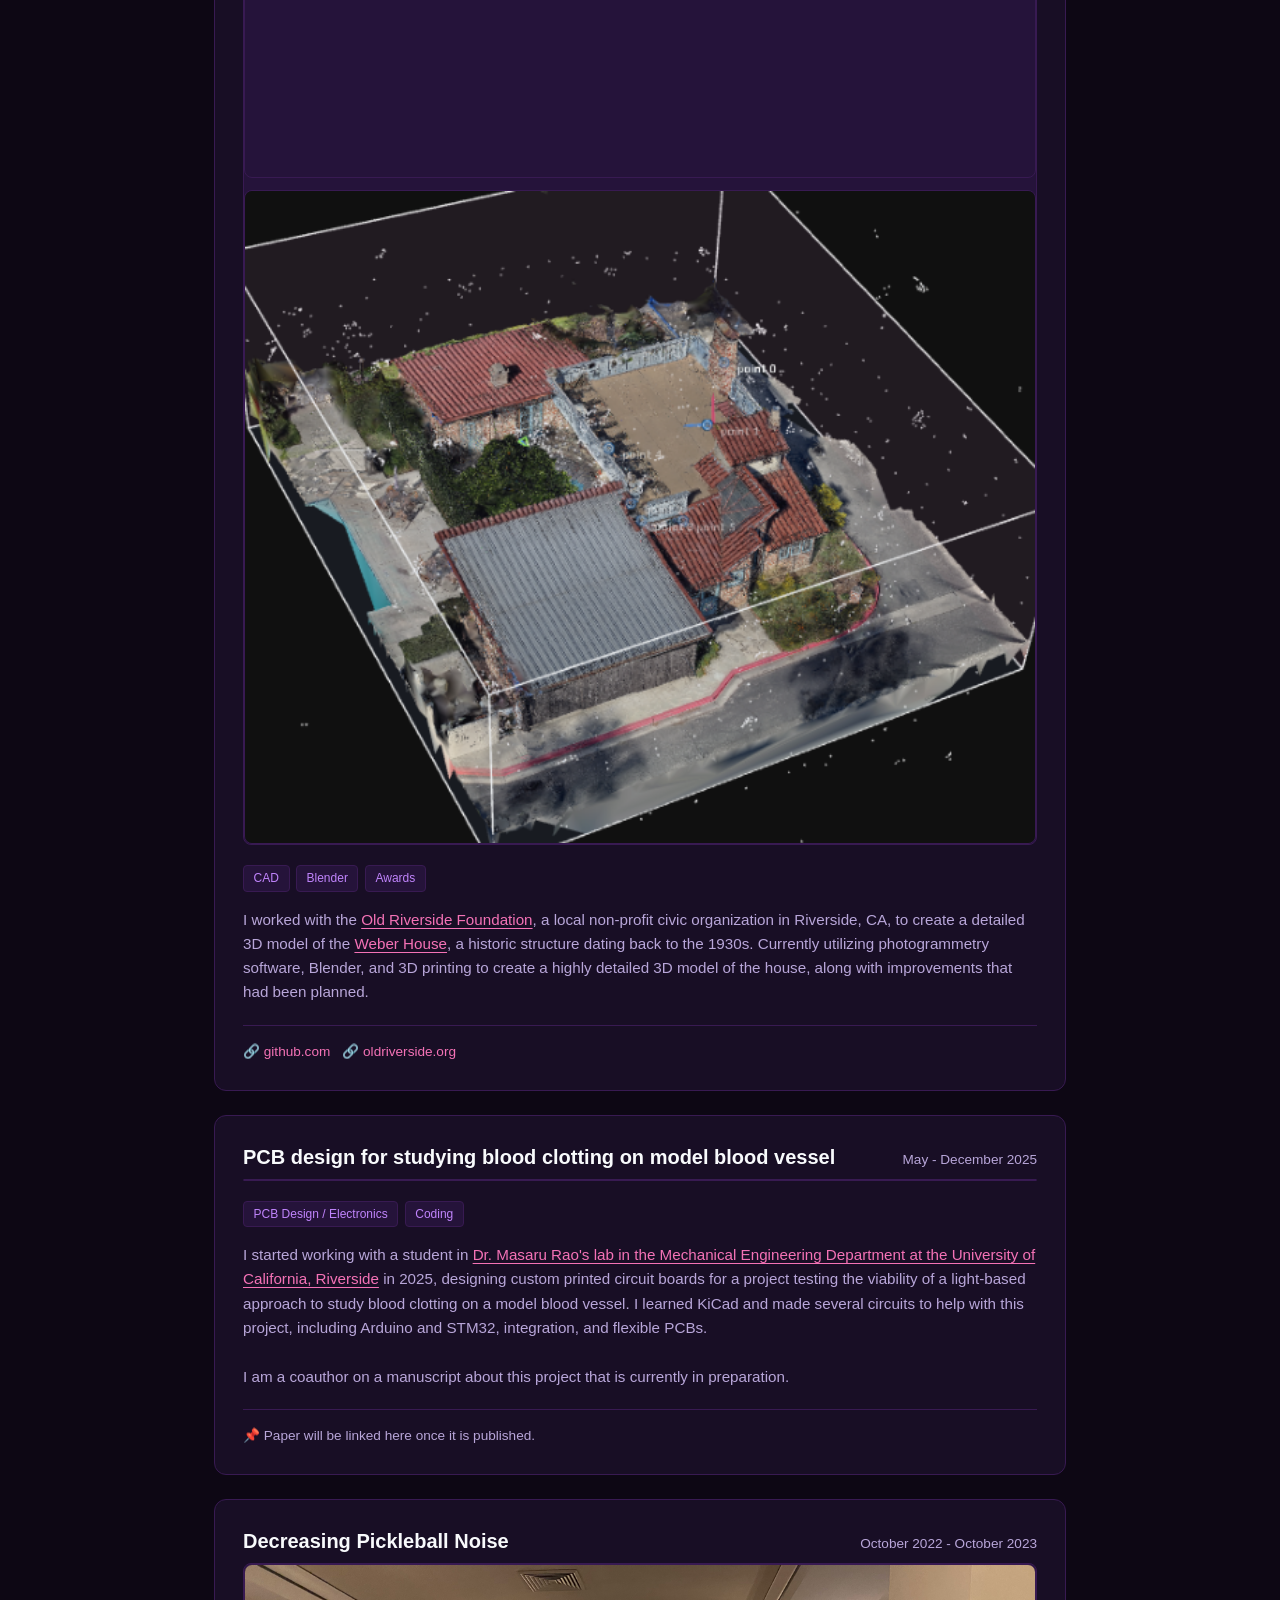
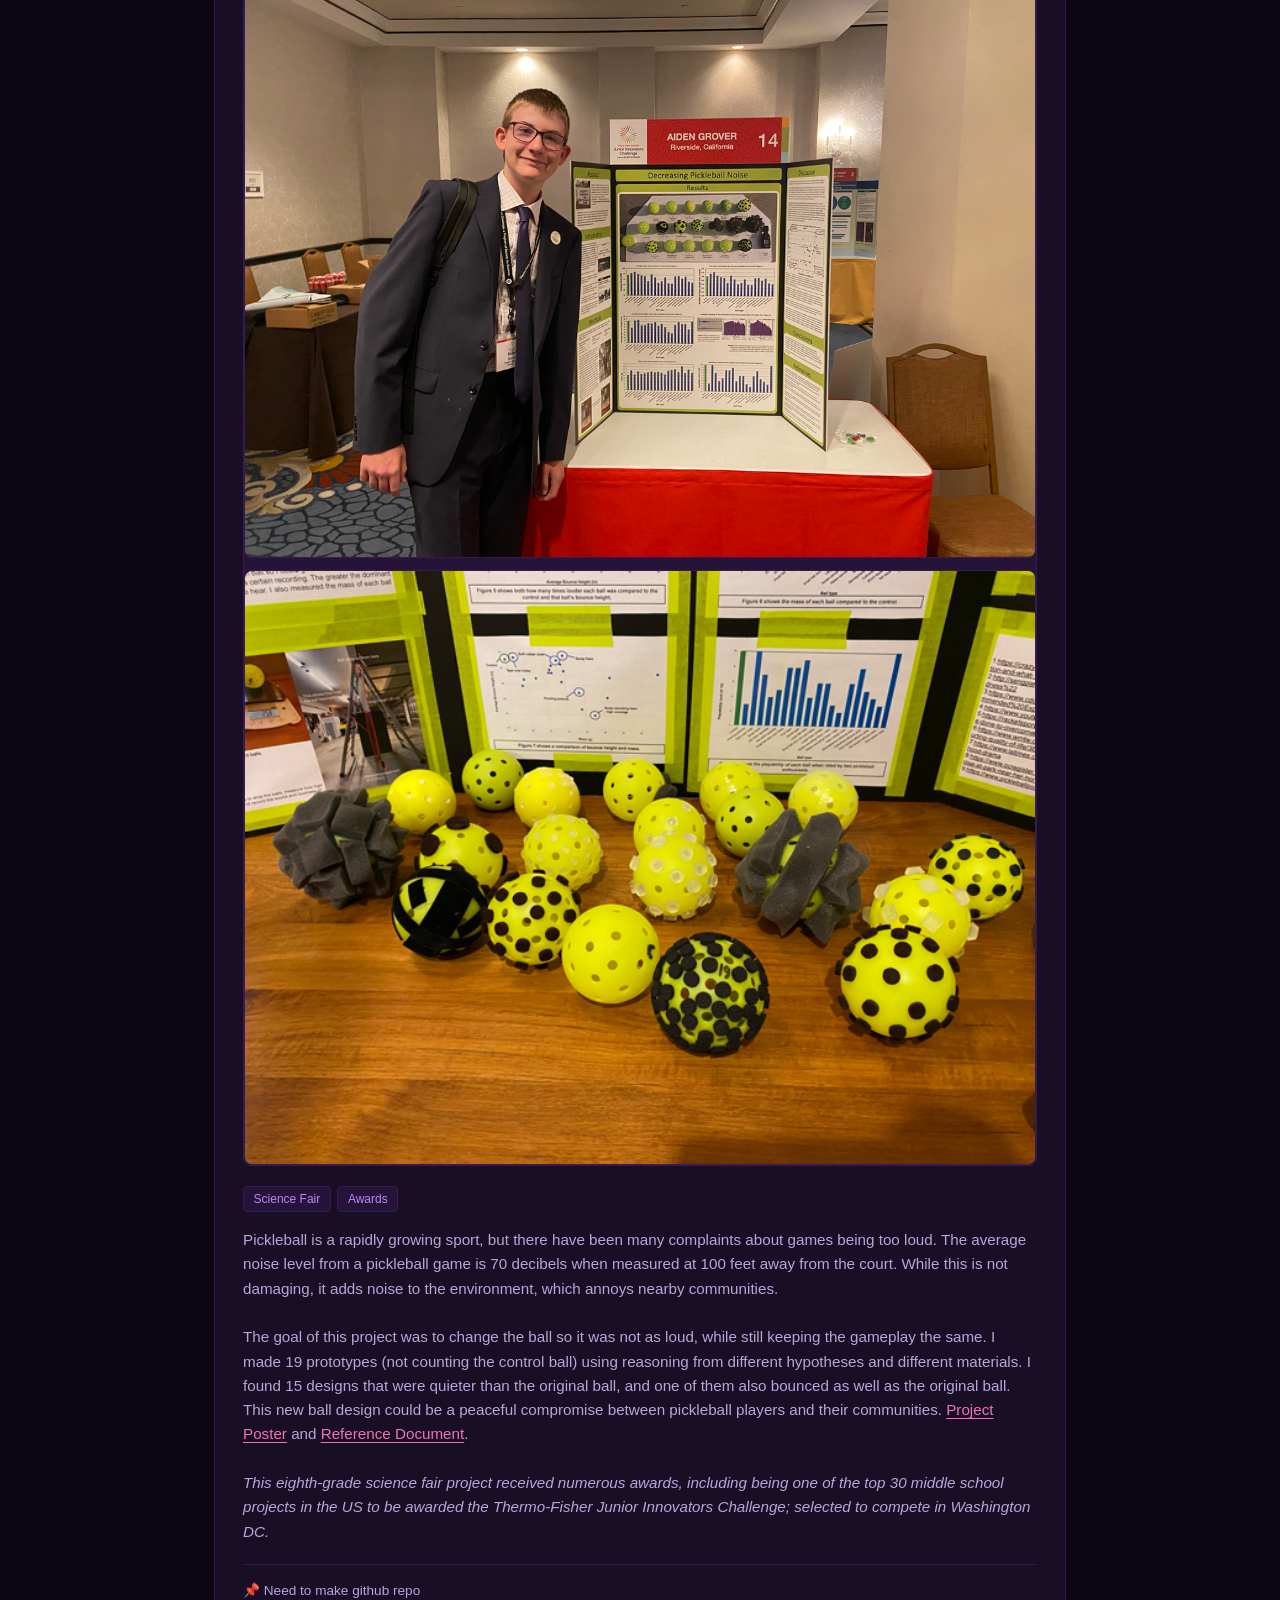
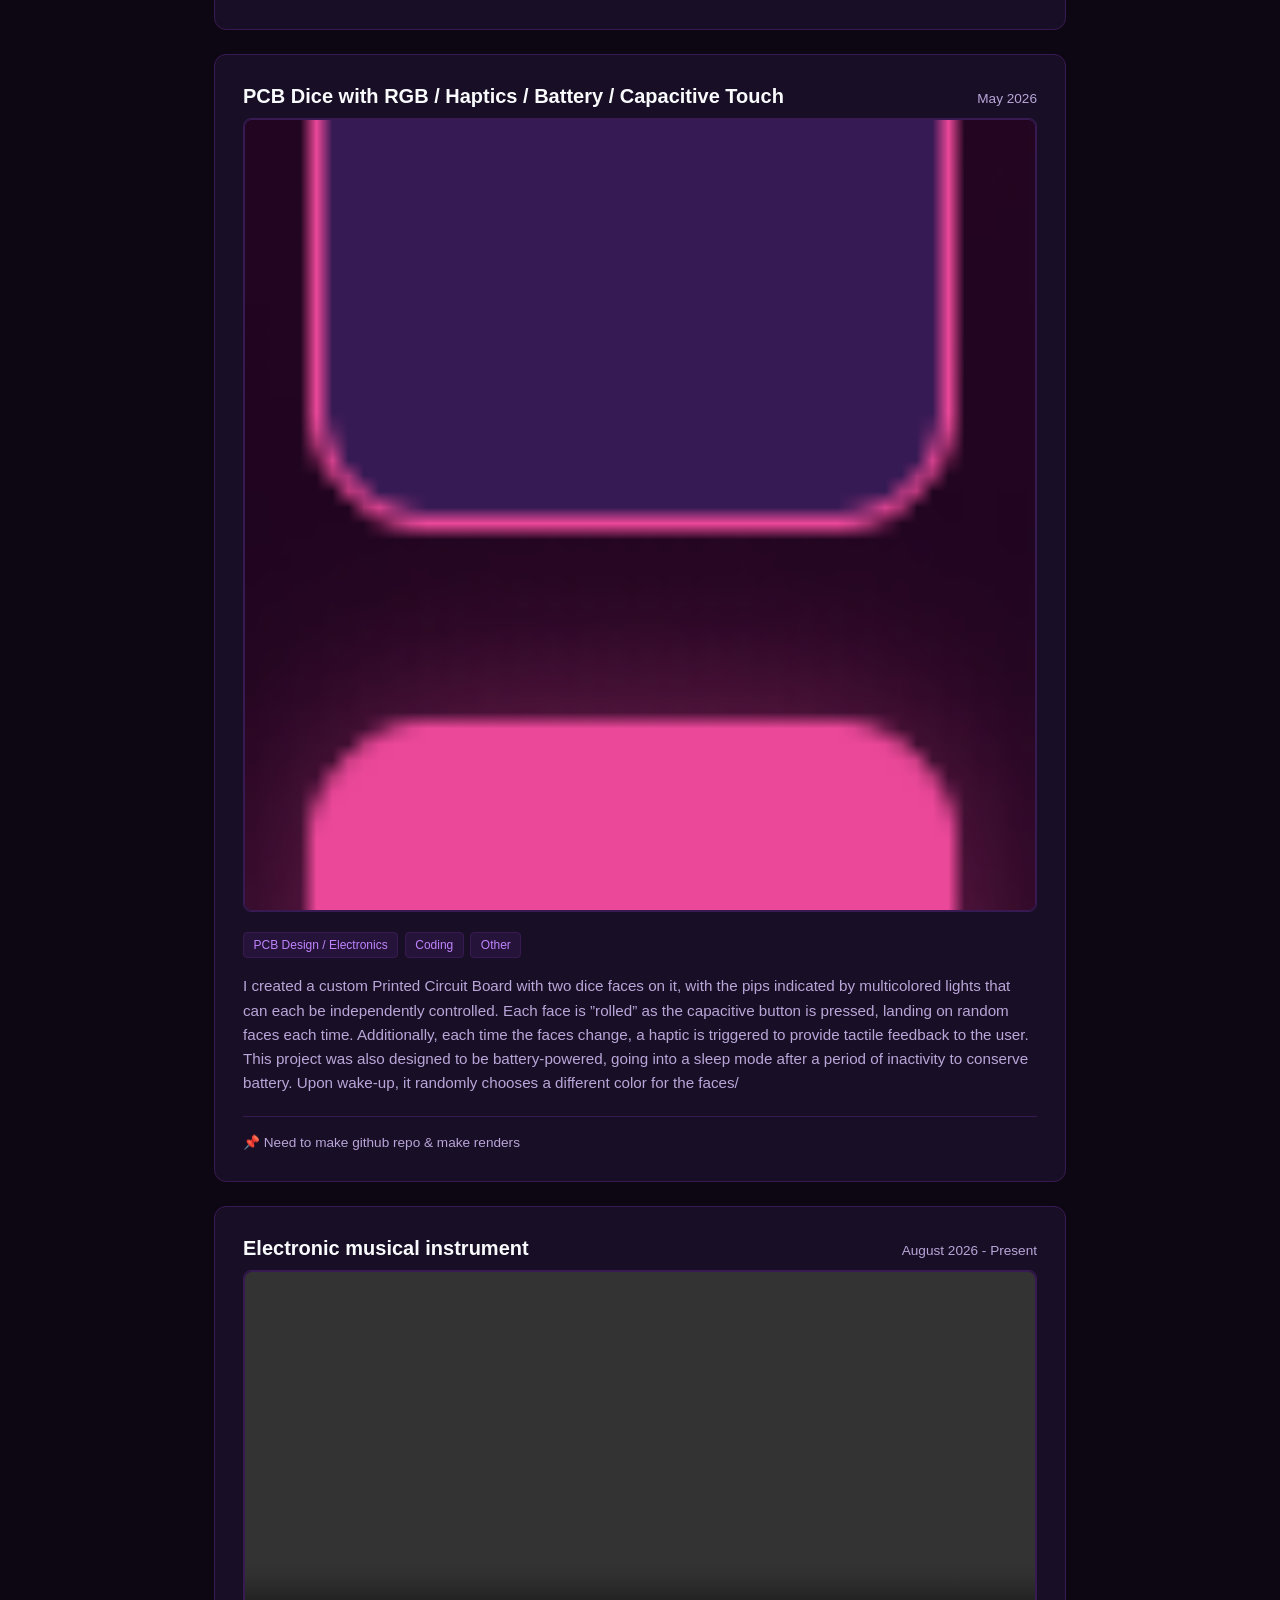
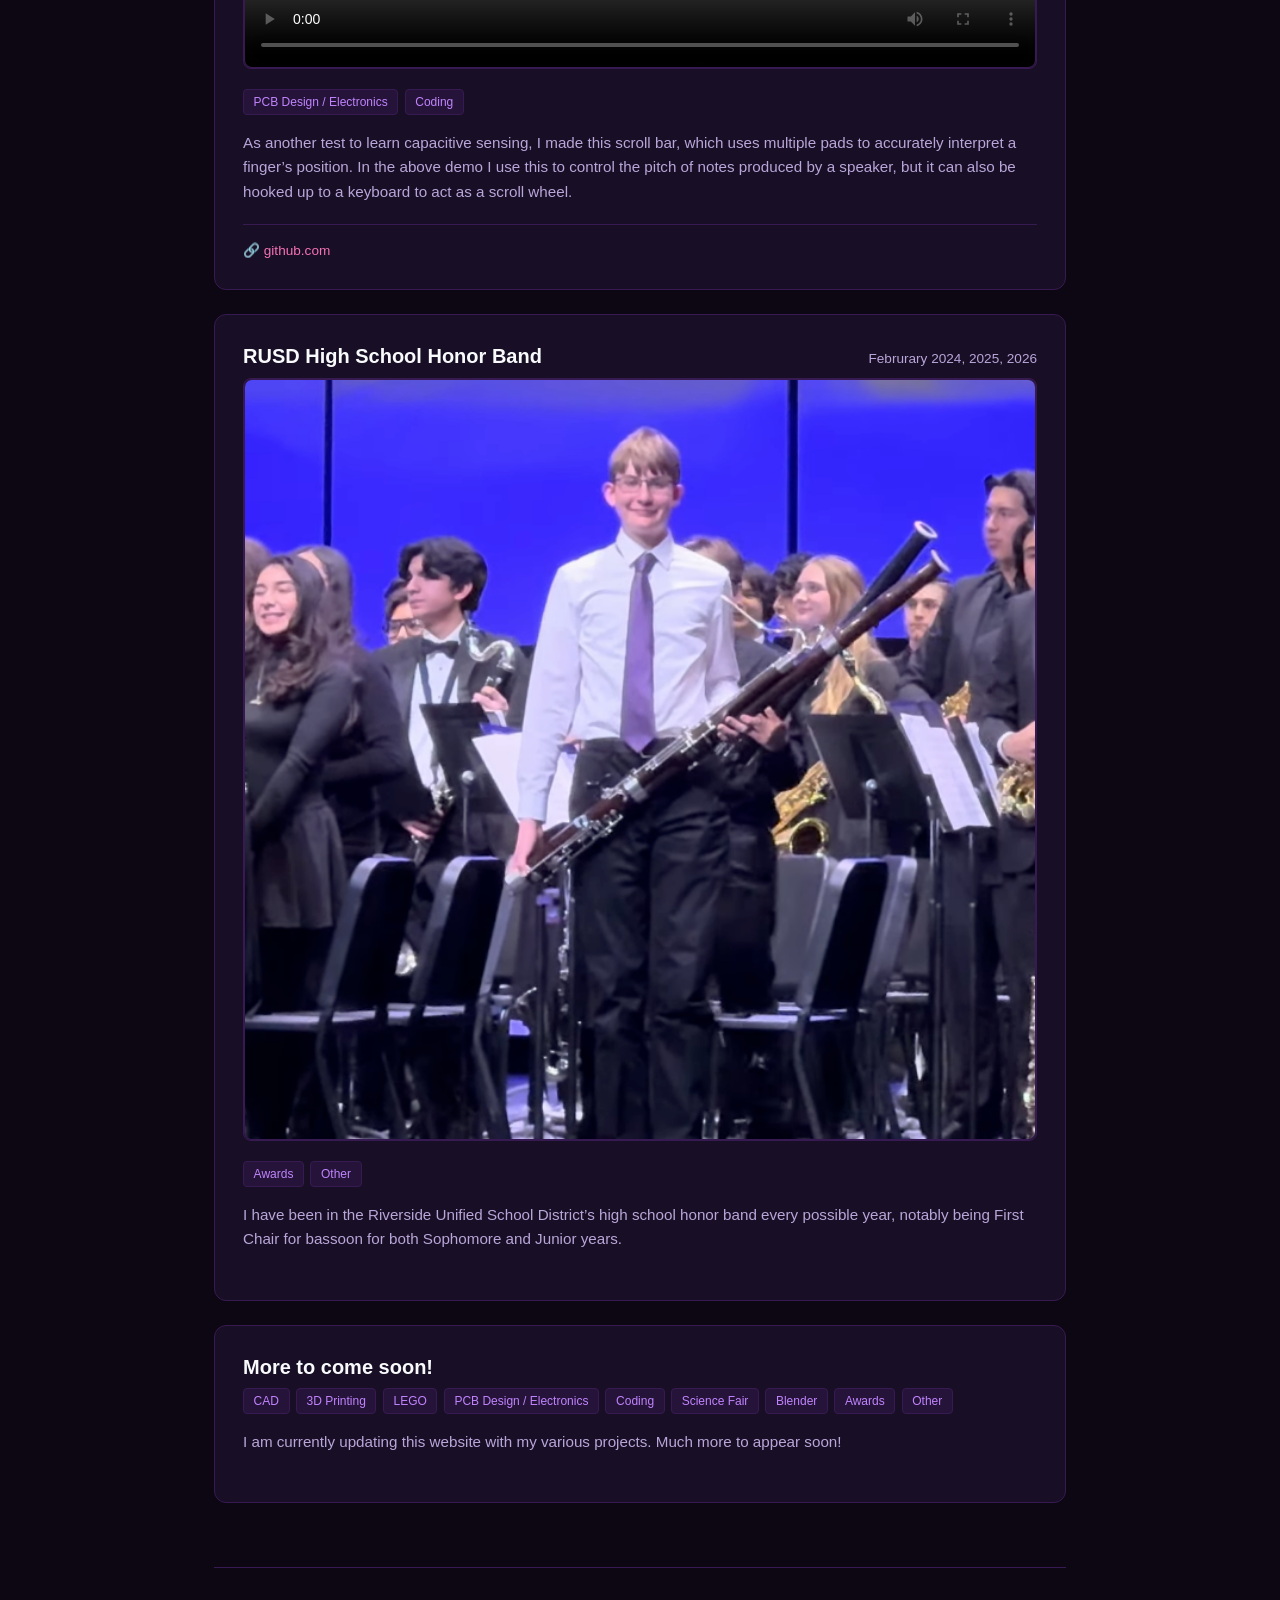
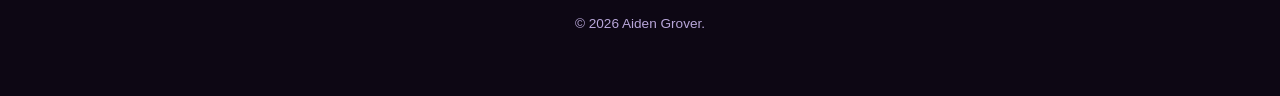
==== commit 2d7eed41: "small wording changes + SEO update" ====
--- a/index.html
+++ b/index.html
@@ -31,6 +31,30 @@
     }
     </script>
 
+    <!-- Primary Meta Tags -->
+    <meta name="description"
+        content="Portfolio of Aiden Grover, Mechanical Engineer and Founder of BrickMoose. Specializing in PCB design, custom 3D house printing, microcontrollers, CAD, and embedded systems.">
+    <meta name="keywords"
+        content="Aiden Grover, Mechanical Engineer, BrickMoose, PCB Design, KiCad, 3D Printing, Embedded Systems, SandCASTLE, Ottersampler, CAD">
+    <meta name="author" content="Aiden Grover">
+    <link rel="canonical" href="https://aidengrover.com/">
+
+    <!-- Open Graph / Facebook / LinkedIn -->
+    <meta property="og:type" content="website">
+    <meta property="og:url" content="https://aidengrover.com/">
+    <meta property="og:title" content="Aiden Grover - Mechanical Engineer & Founder of BrickMoose">
+    <meta property="og:description"
+        content="Portfolio featuring PCB design, custom 3D habitat printing, embedded microcontrollers, and CAD engineering projects.">
+    <meta property="og:image" content="https://aidengrover.com/assets/sandcastle.png">
+
+    <!-- Twitter / X -->
+    <meta property="twitter:card" content="summary_large_image">
+    <meta property="twitter:url" content="https://aidengrover.com/">
+    <meta property="twitter:title" content="Aiden Grover - Mechanical Engineer & Founder of BrickMoose">
+    <meta property="twitter:description"
+        content="Portfolio featuring PCB design, custom 3D habitat printing, embedded microcontrollers, and CAD engineering projects.">
+    <meta property="twitter:image" content="https://aidengrover.com/assets/sandcastle.png">
+
     <script defer src="https://cloud.umami.is/script.js"
         data-website-id="7434b1e9-c6a0-4906-a875-d2a3e647d3a1"></script>
 </head>
@@ -56,9 +80,9 @@
             <h2 class="hero-title">Mechanical Engineer</h2>
 
             <p class="hero-bio">
-                Mechanical engineer and founder of <a href="https://www.brickmoose.com">BrickMoose</a>. 5000+ LEGO sets
-                sold, deployed microcontrollers for environmental sensing, and created low-cost house printer for
-                low-resource areas.
+                Mechanical engineer and founder of <a href="https://www.brickmoose.com">BrickMoose</a>. 7000+ LEGO sets
+                designed and sold. Fighting toxic well water with custom Printed Circuit Boards. Created a low-cost
+                house printer make affordable housing for everyone.
             </p>
 
             <div class="contact-links">
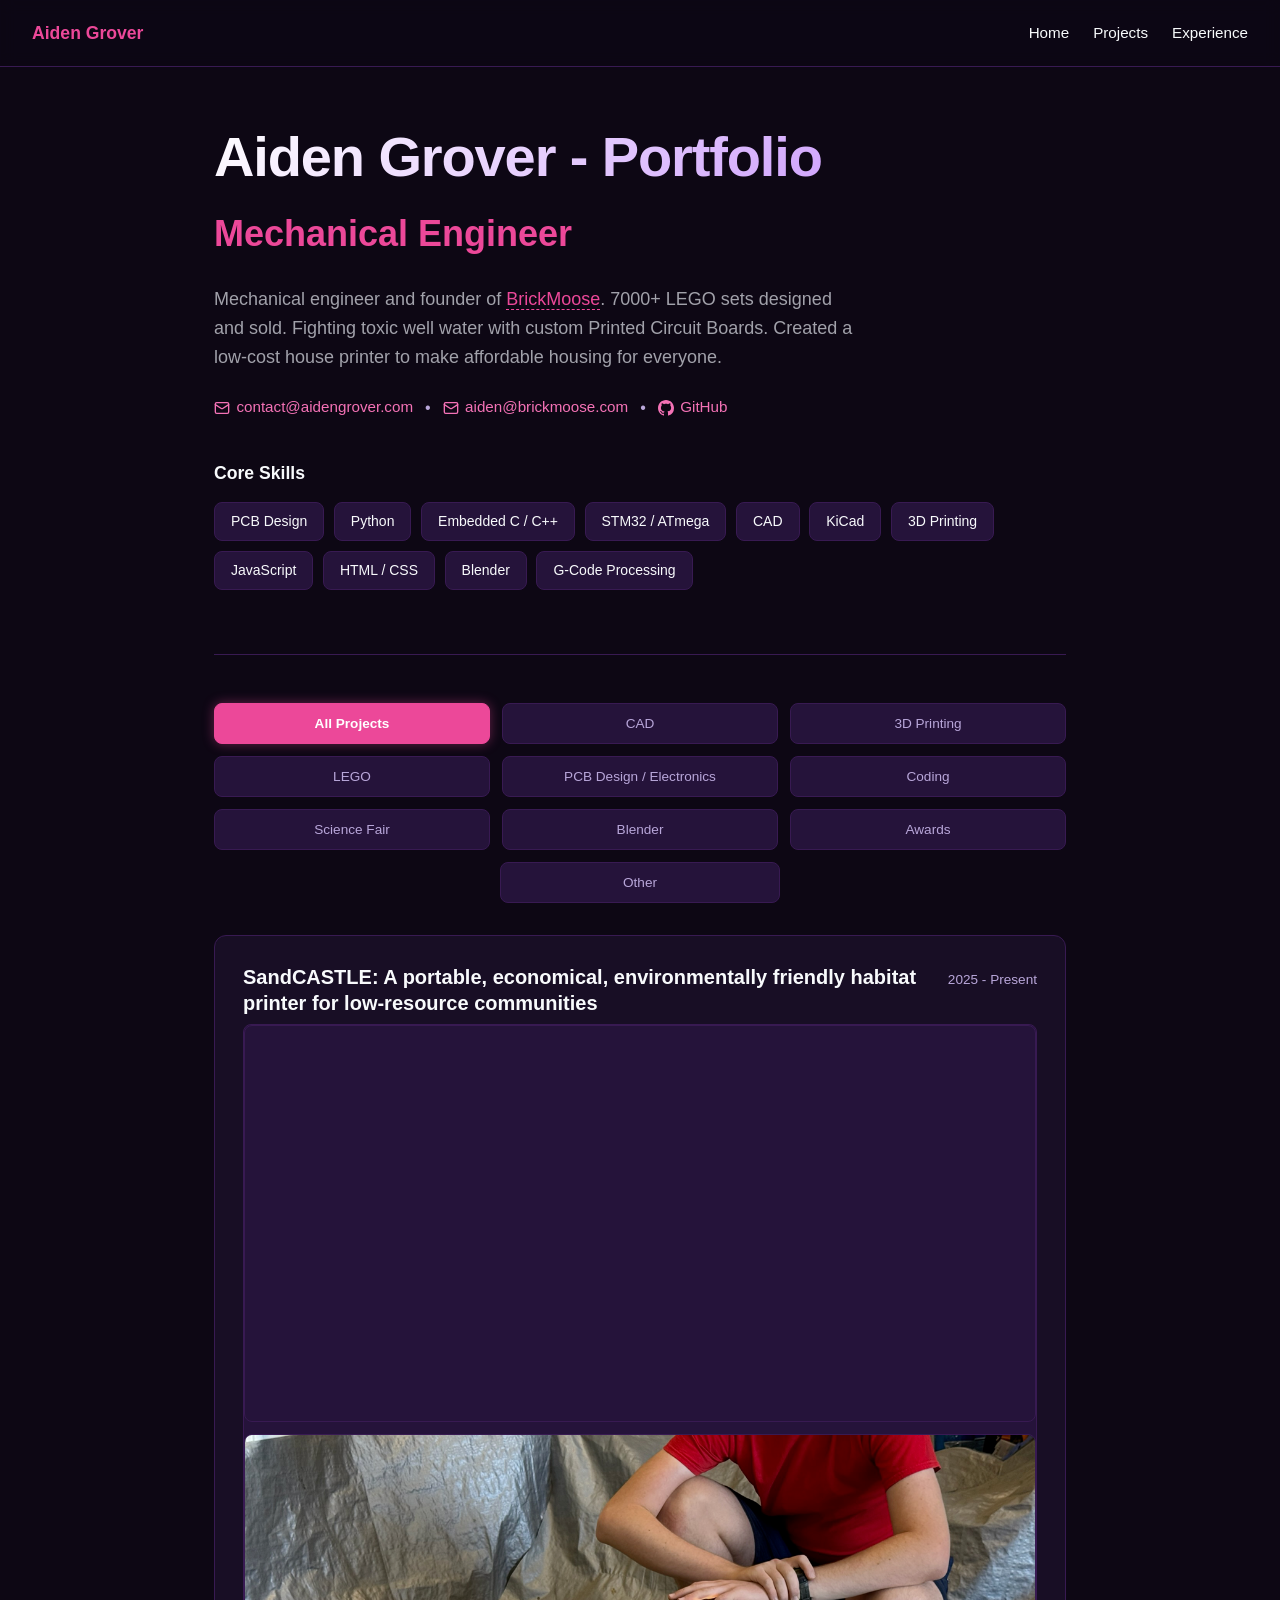
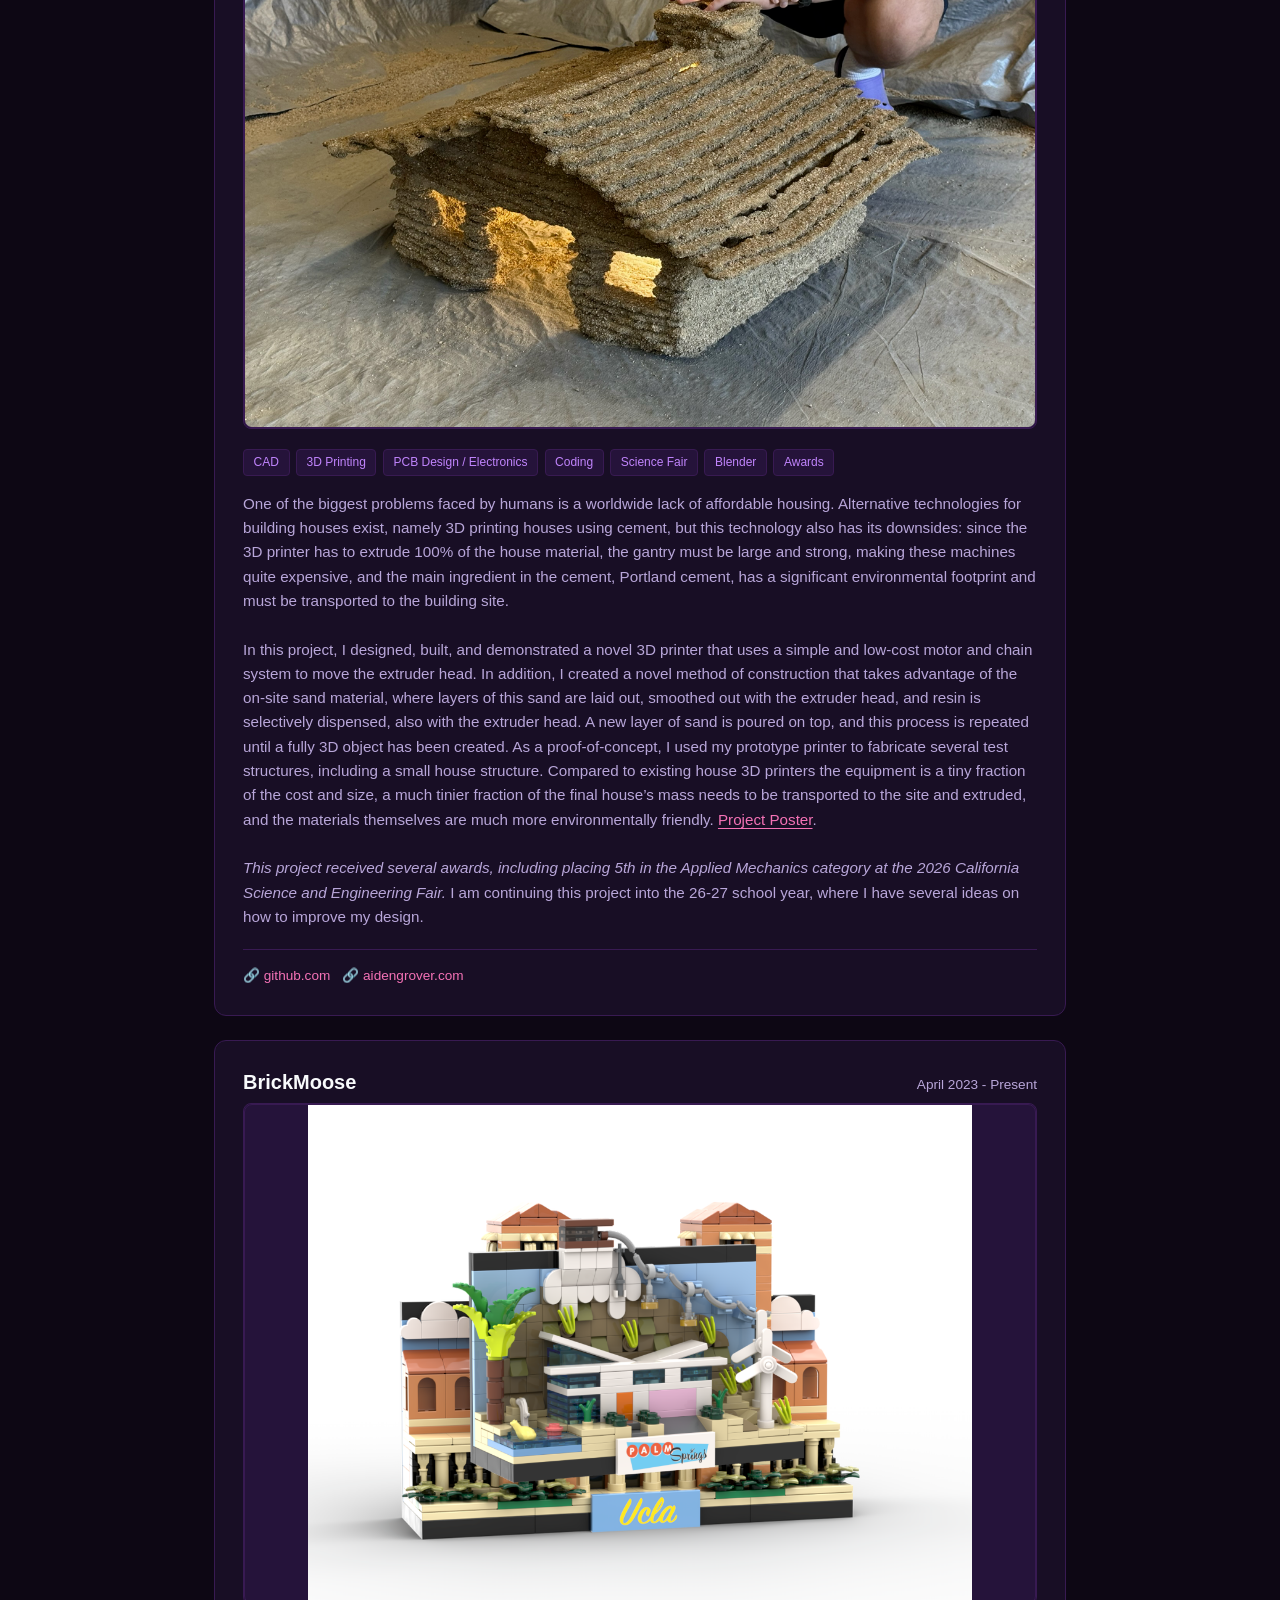
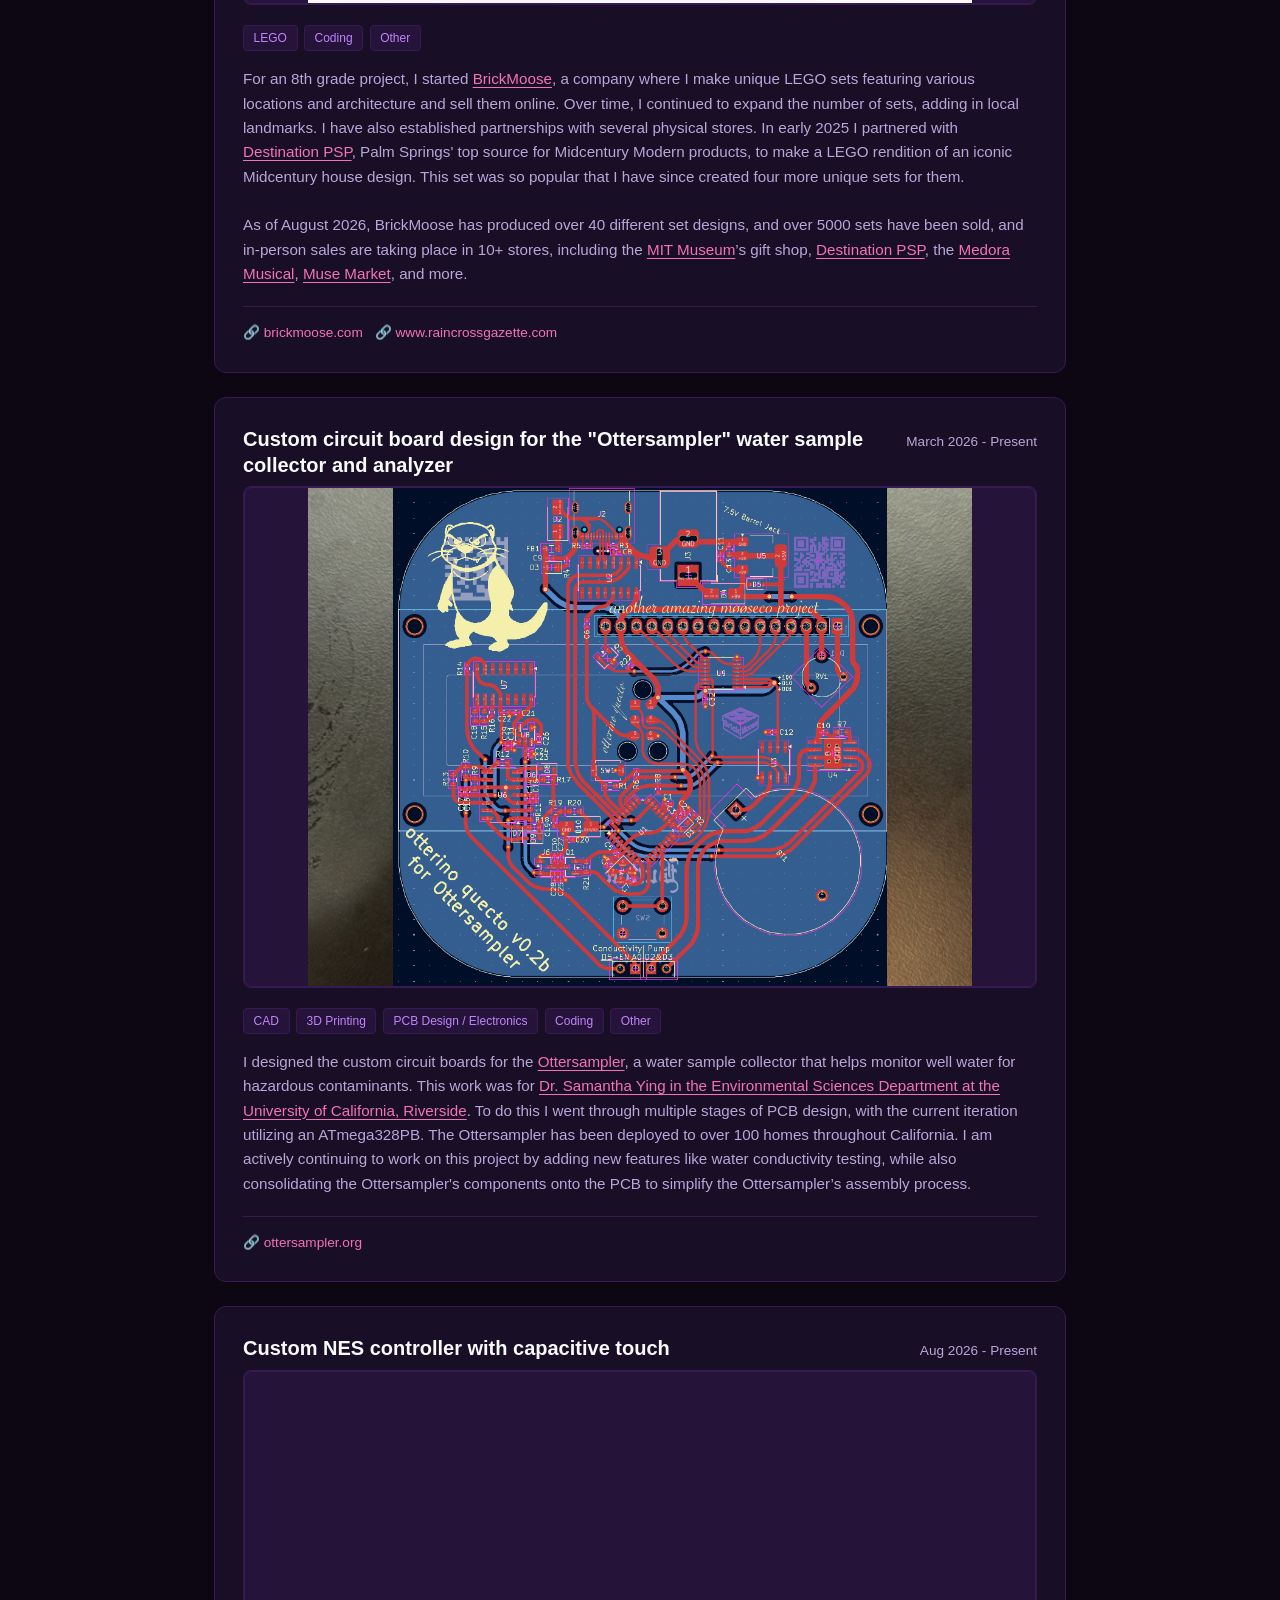
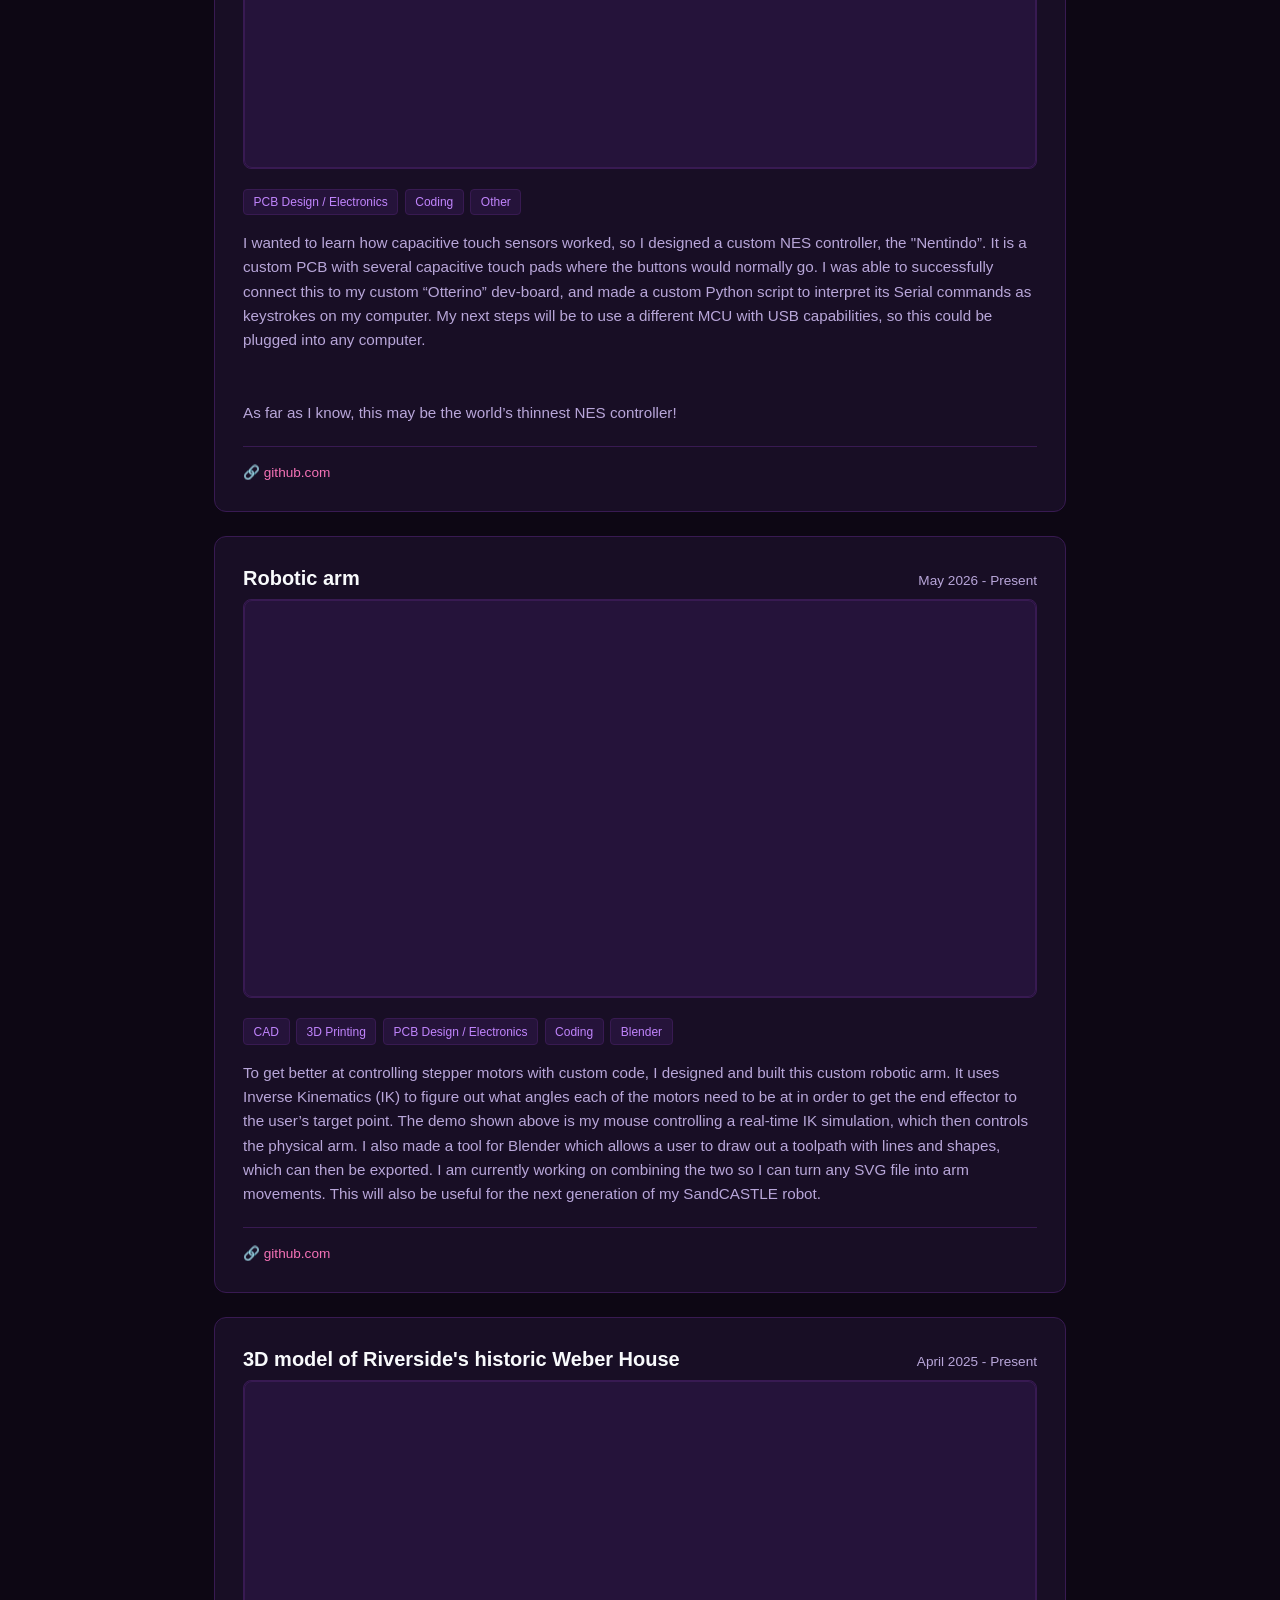
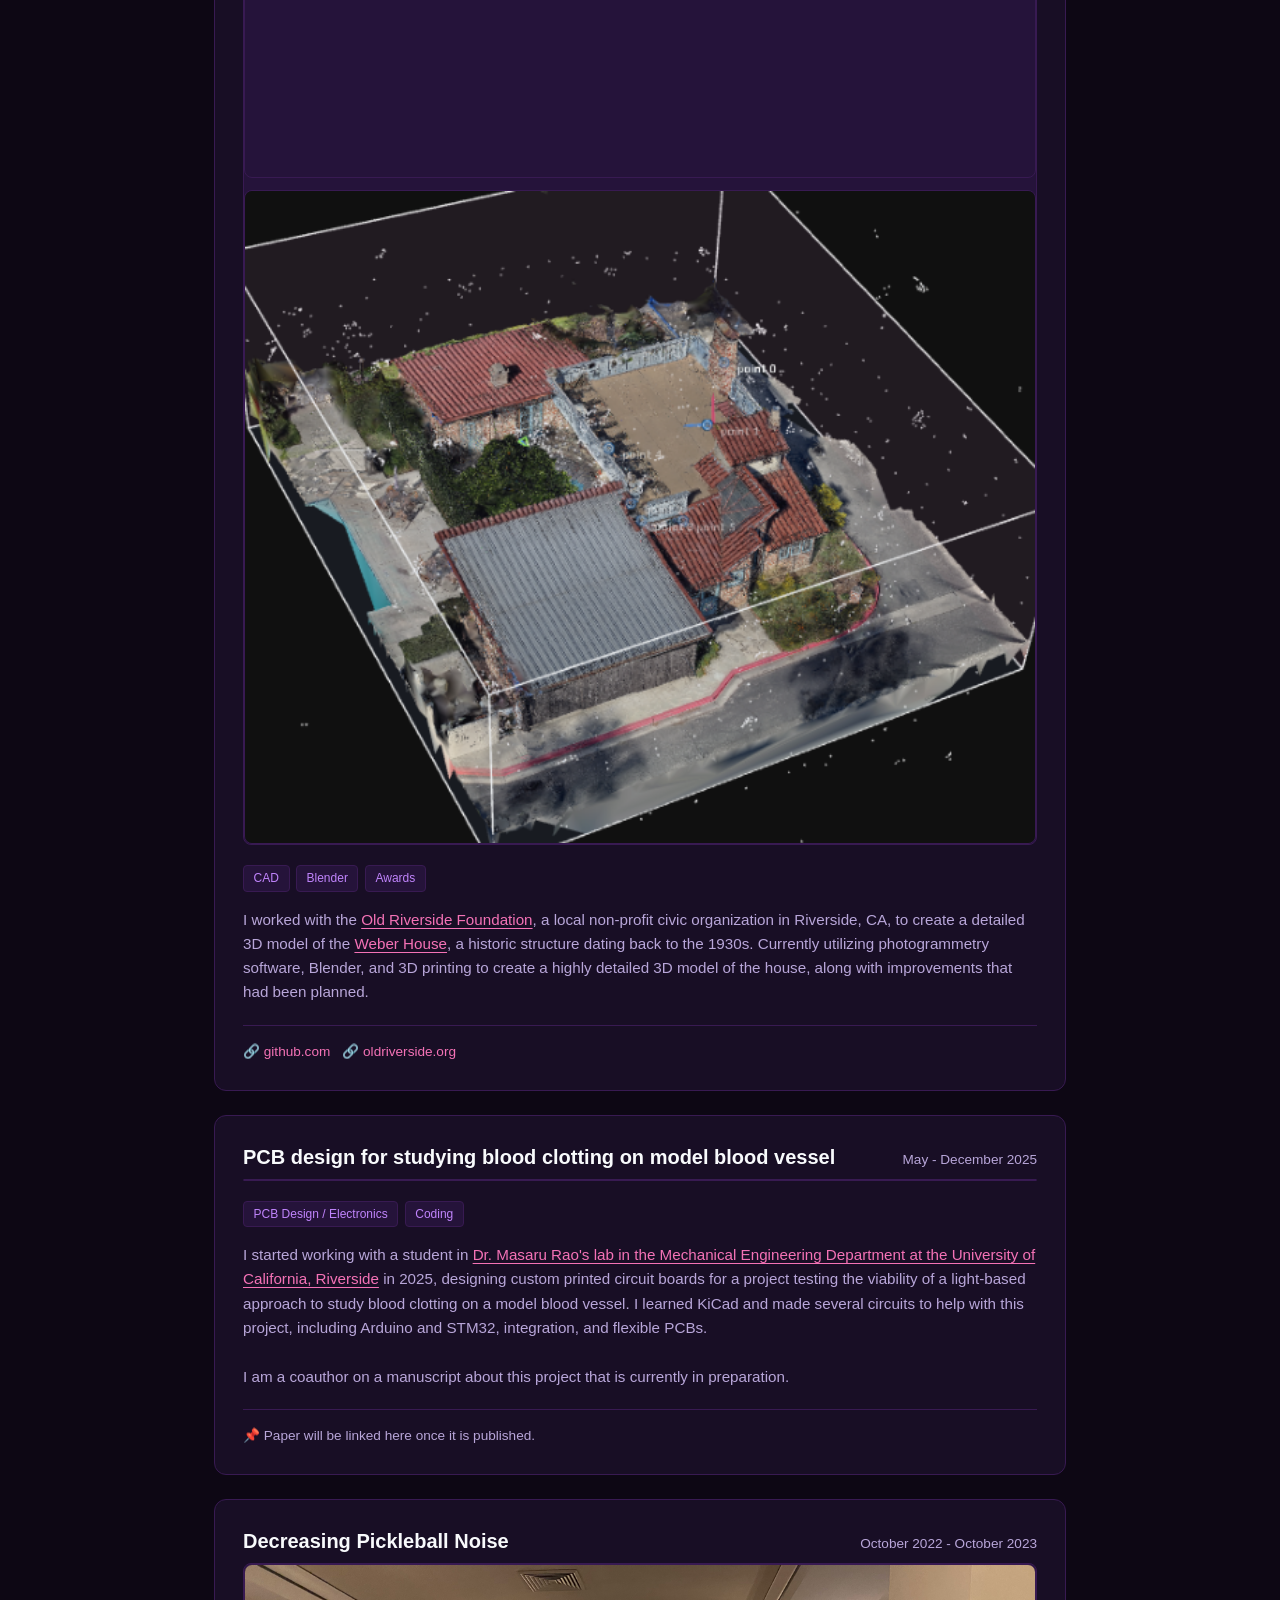
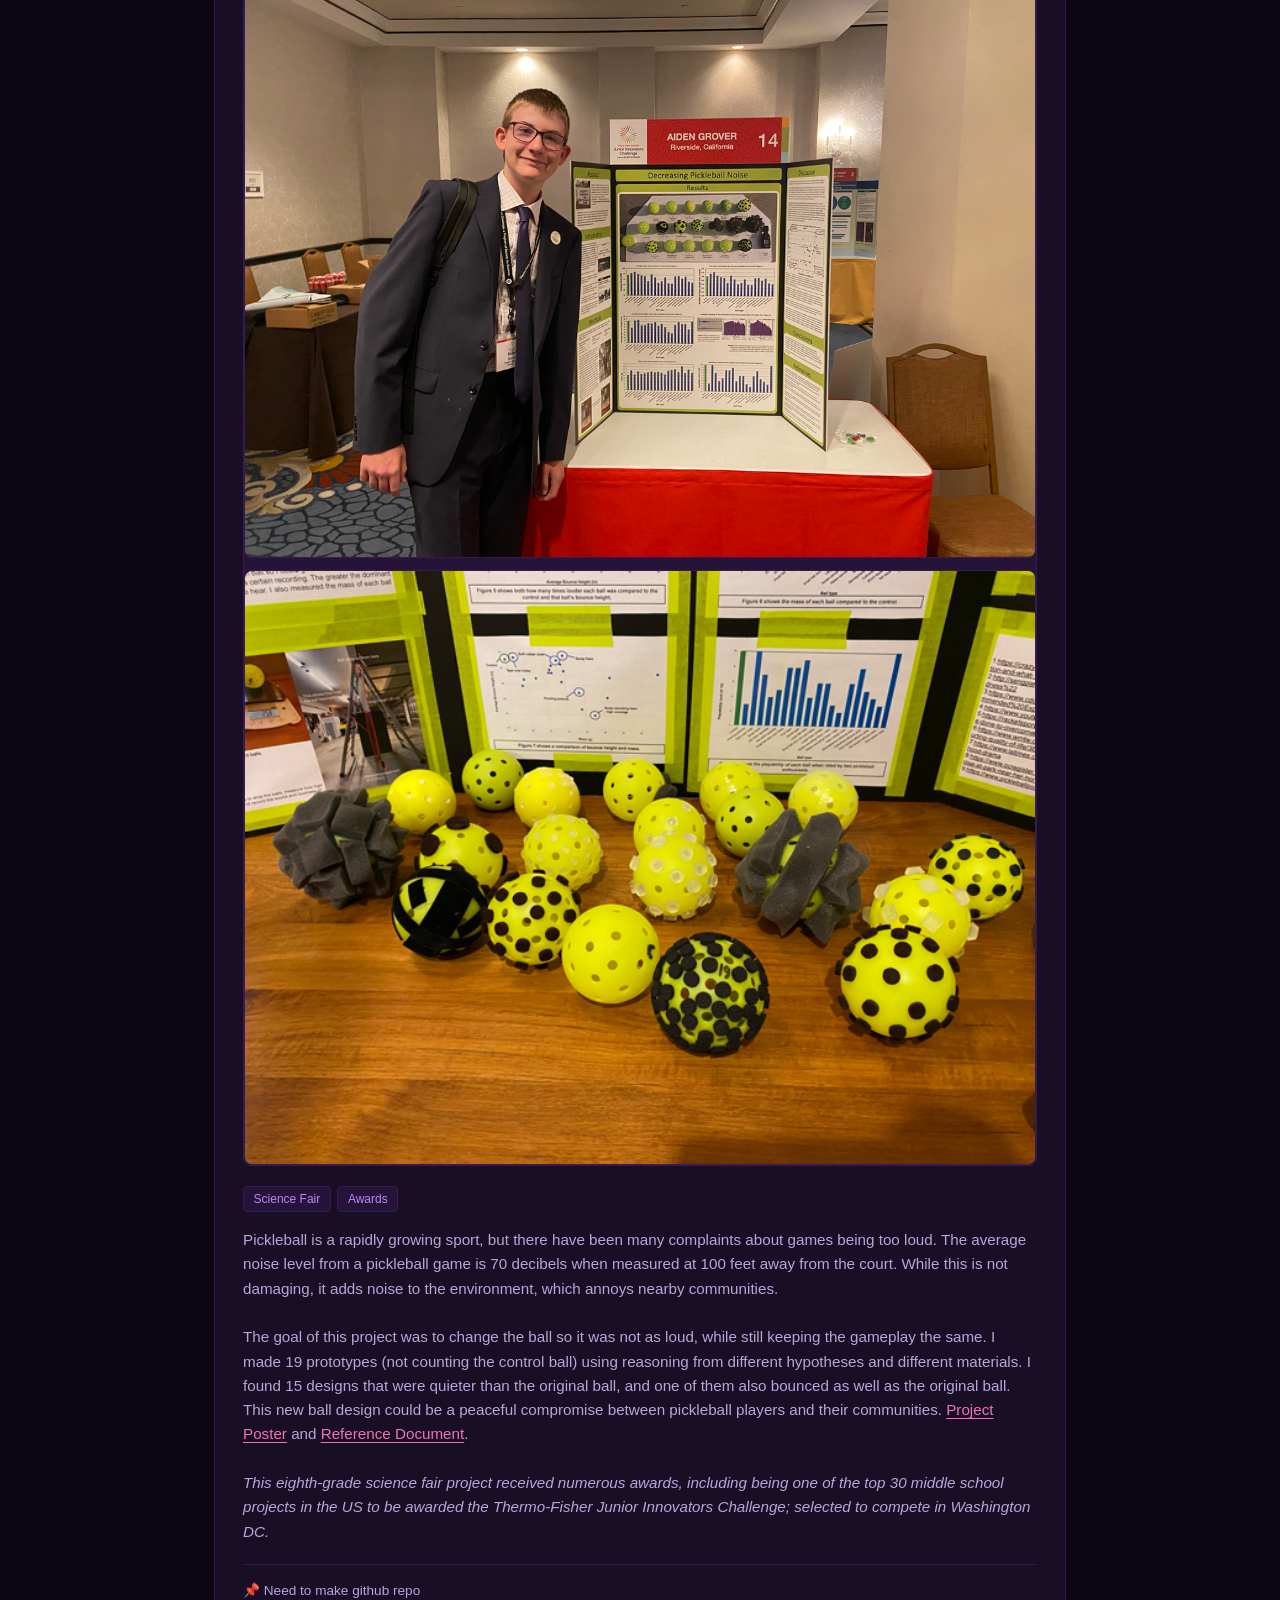
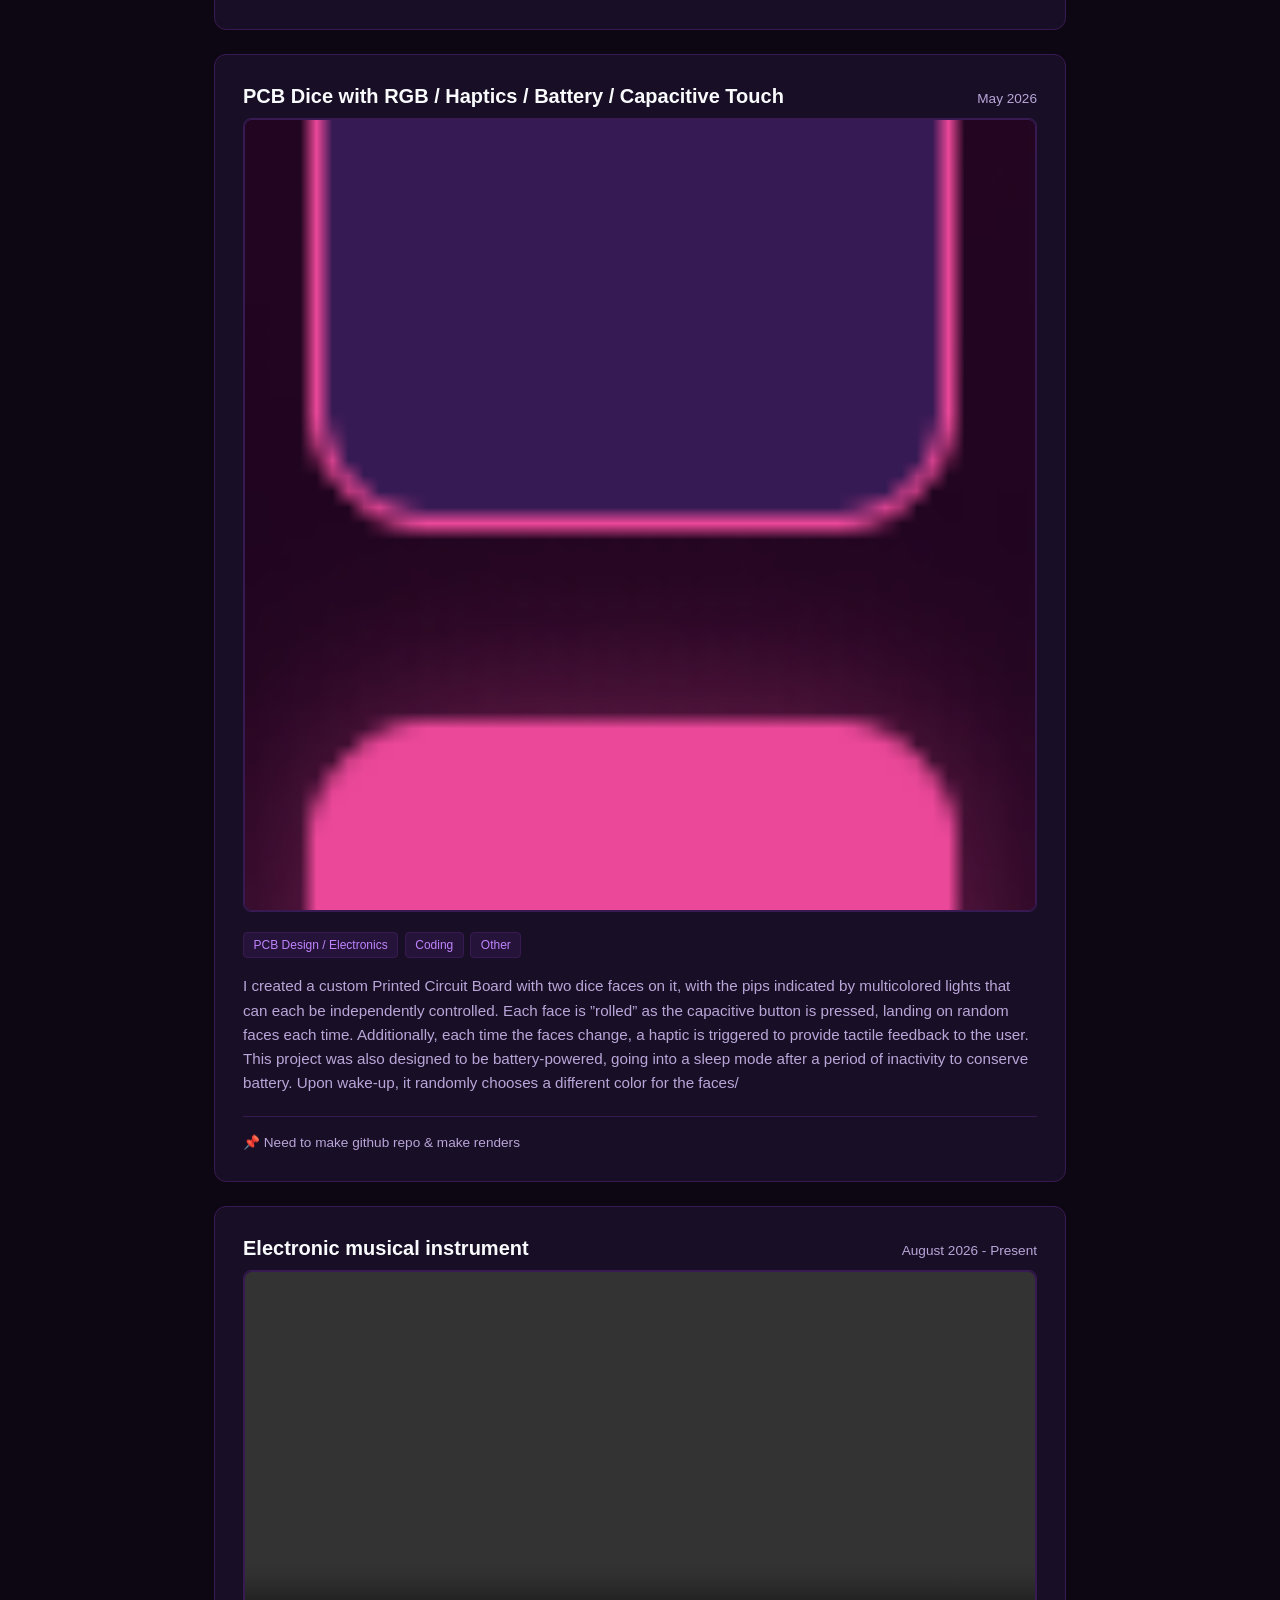
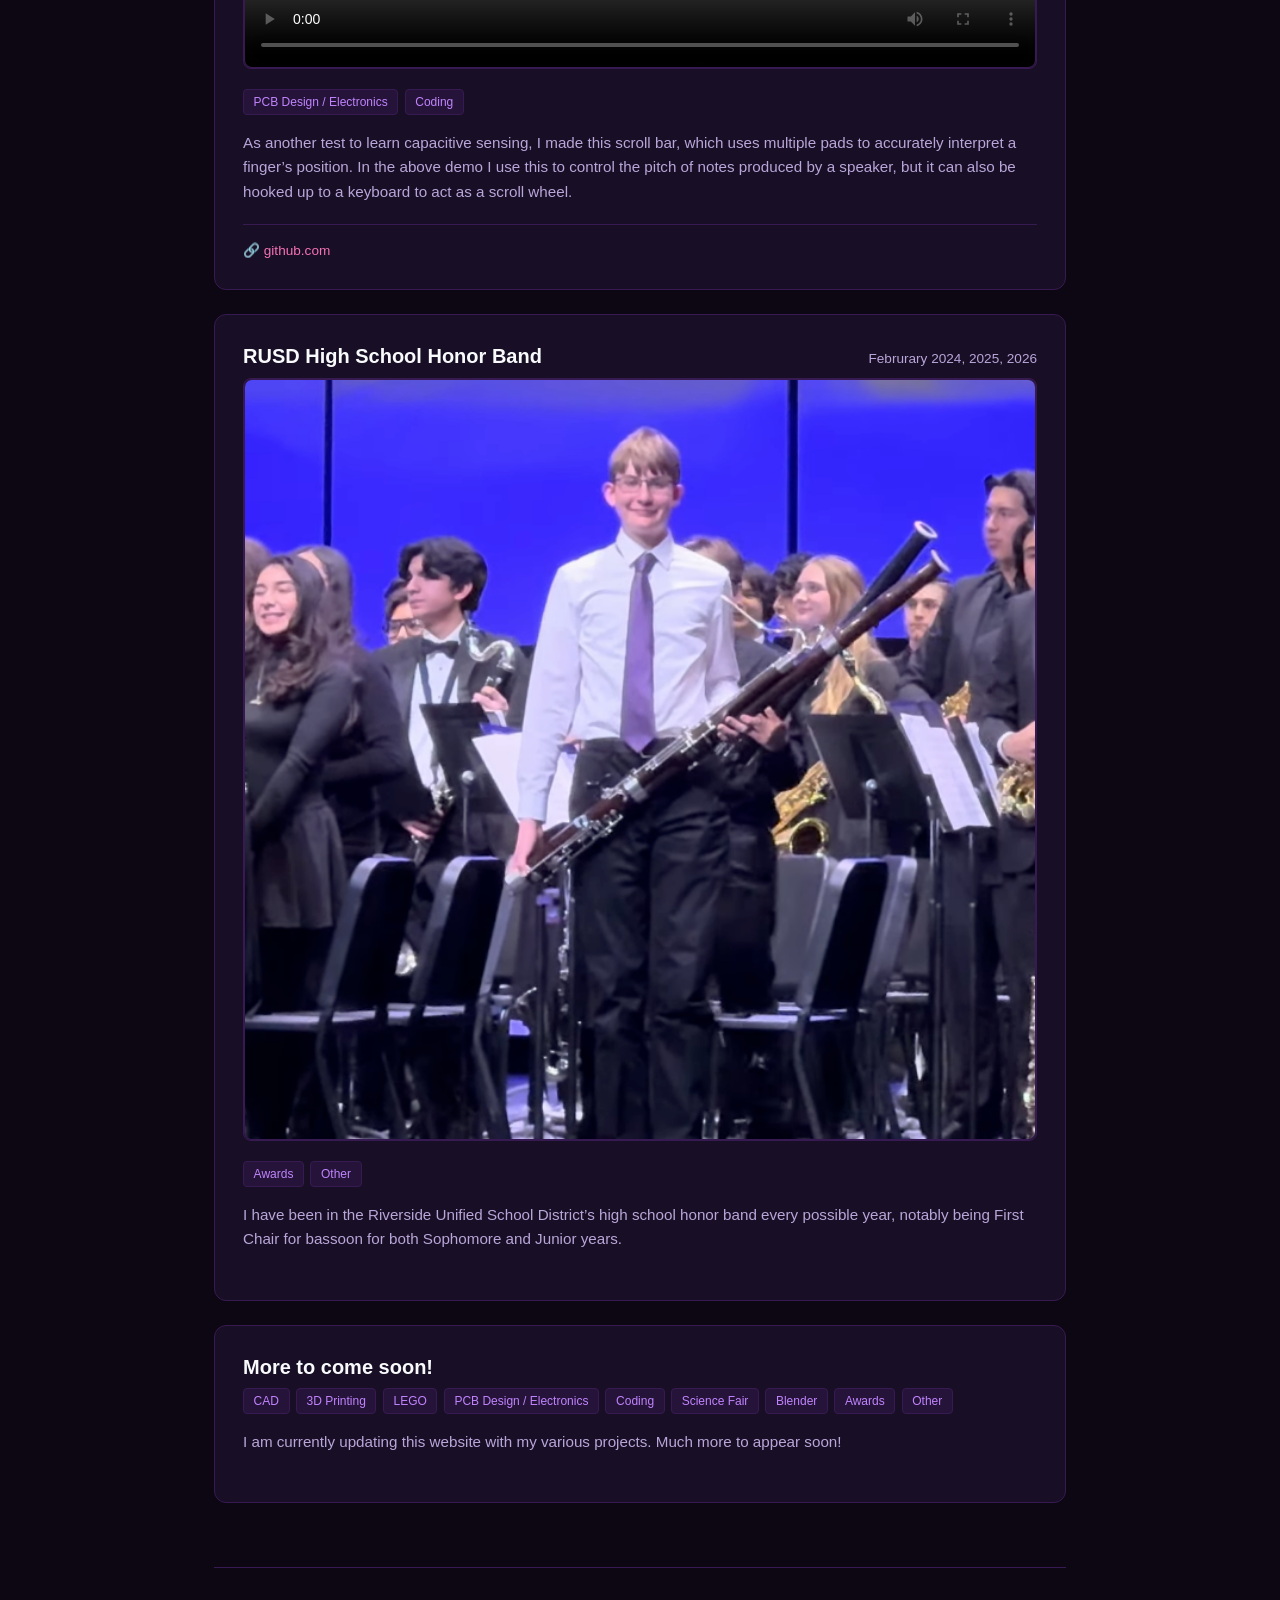
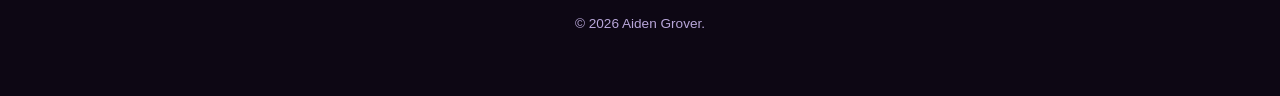
==== commit d6ca1421: "small grammar mistake whoops" ====
--- a/index.html
+++ b/index.html
@@ -82,7 +82,7 @@
             <p class="hero-bio">
                 Mechanical engineer and founder of <a href="https://www.brickmoose.com">BrickMoose</a>. 7000+ LEGO sets
                 designed and sold. Fighting toxic well water with custom Printed Circuit Boards. Created a low-cost
-                house printer make affordable housing for everyone.
+                house printer to make affordable housing for everyone.
             </p>
 
             <div class="contact-links">
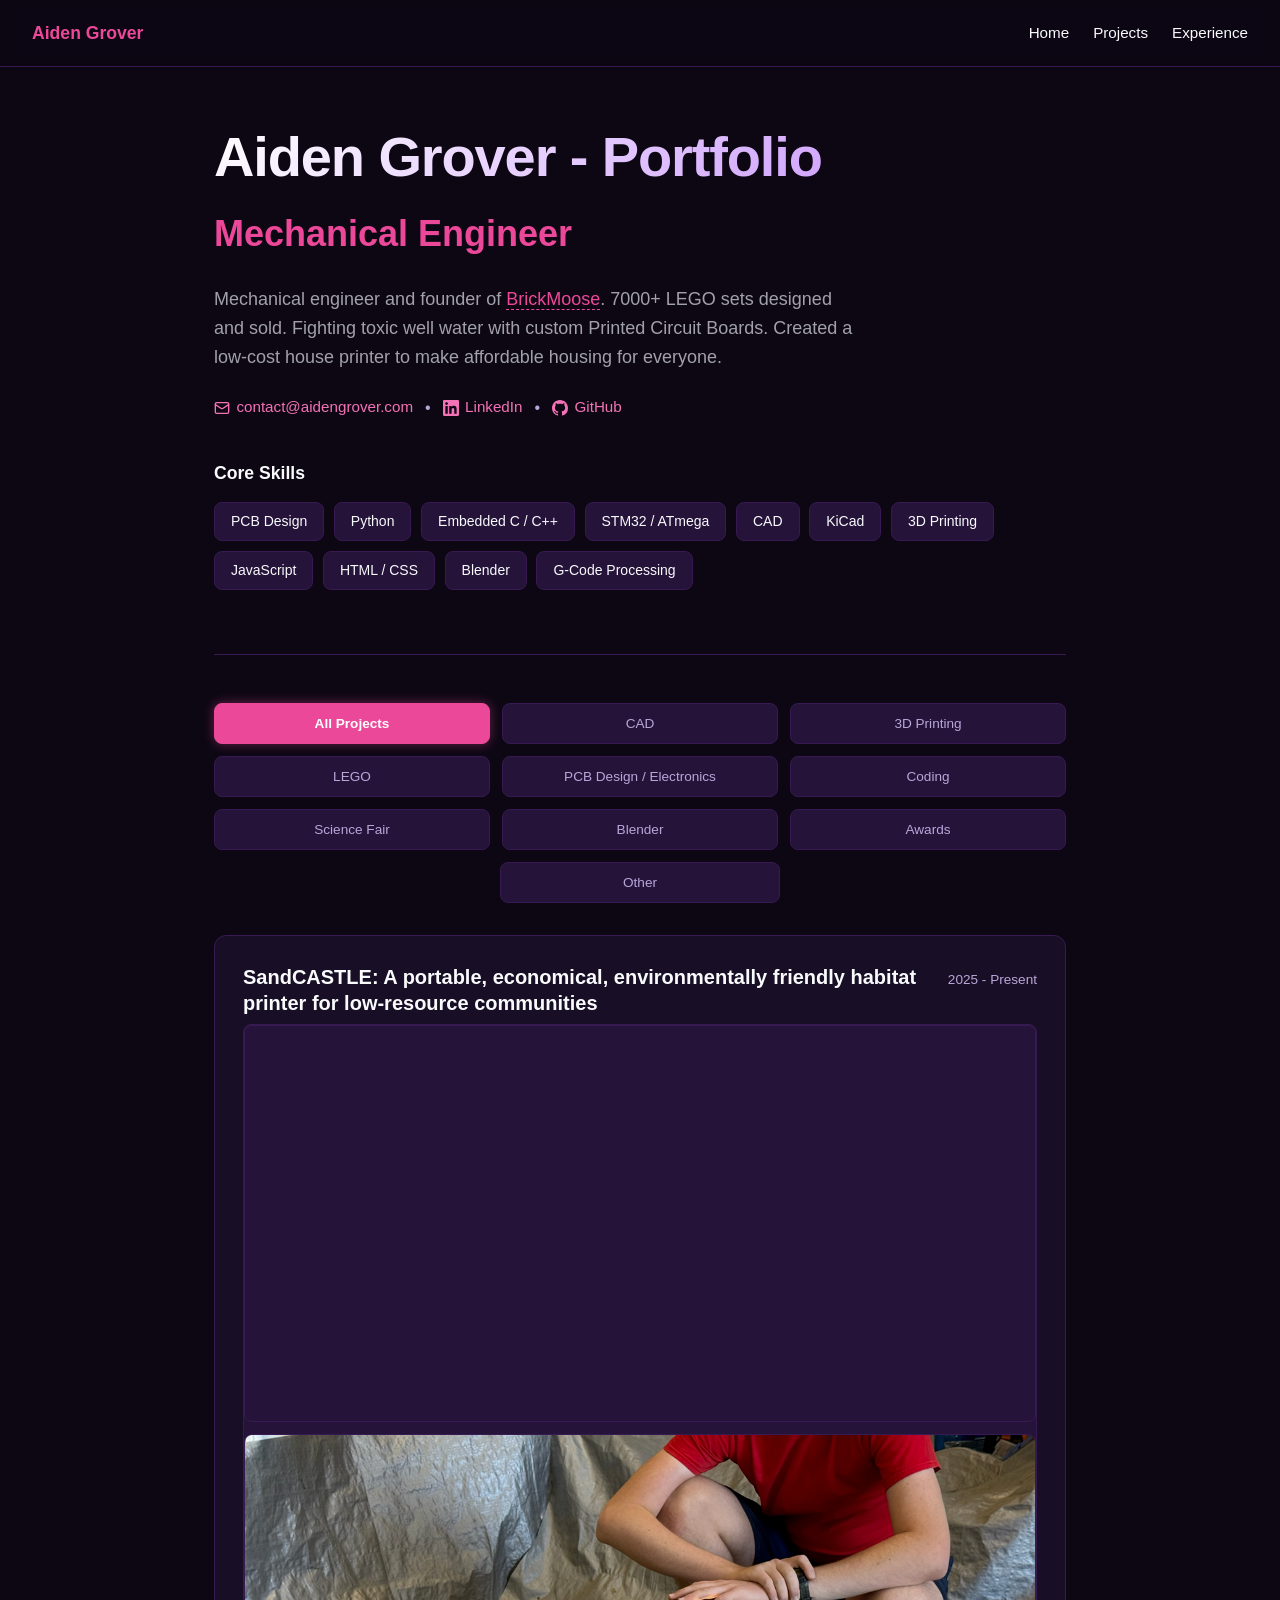
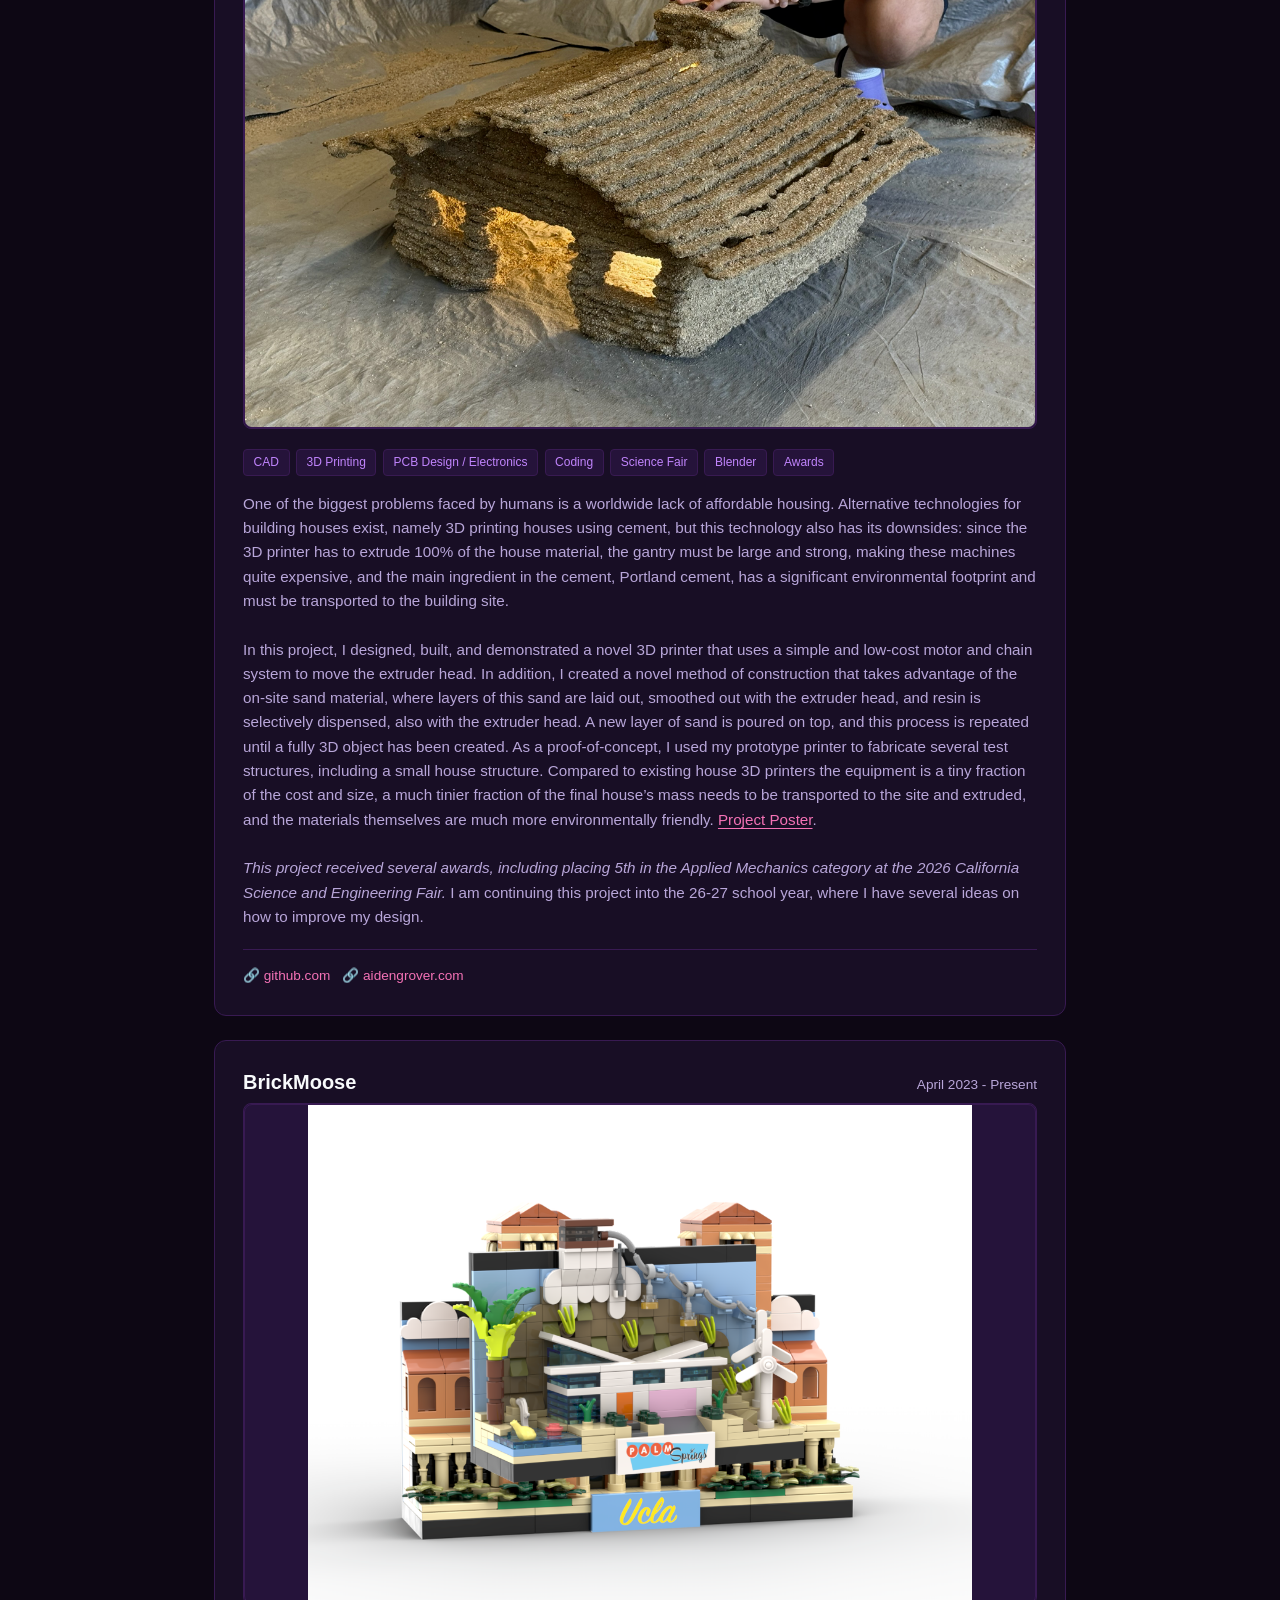
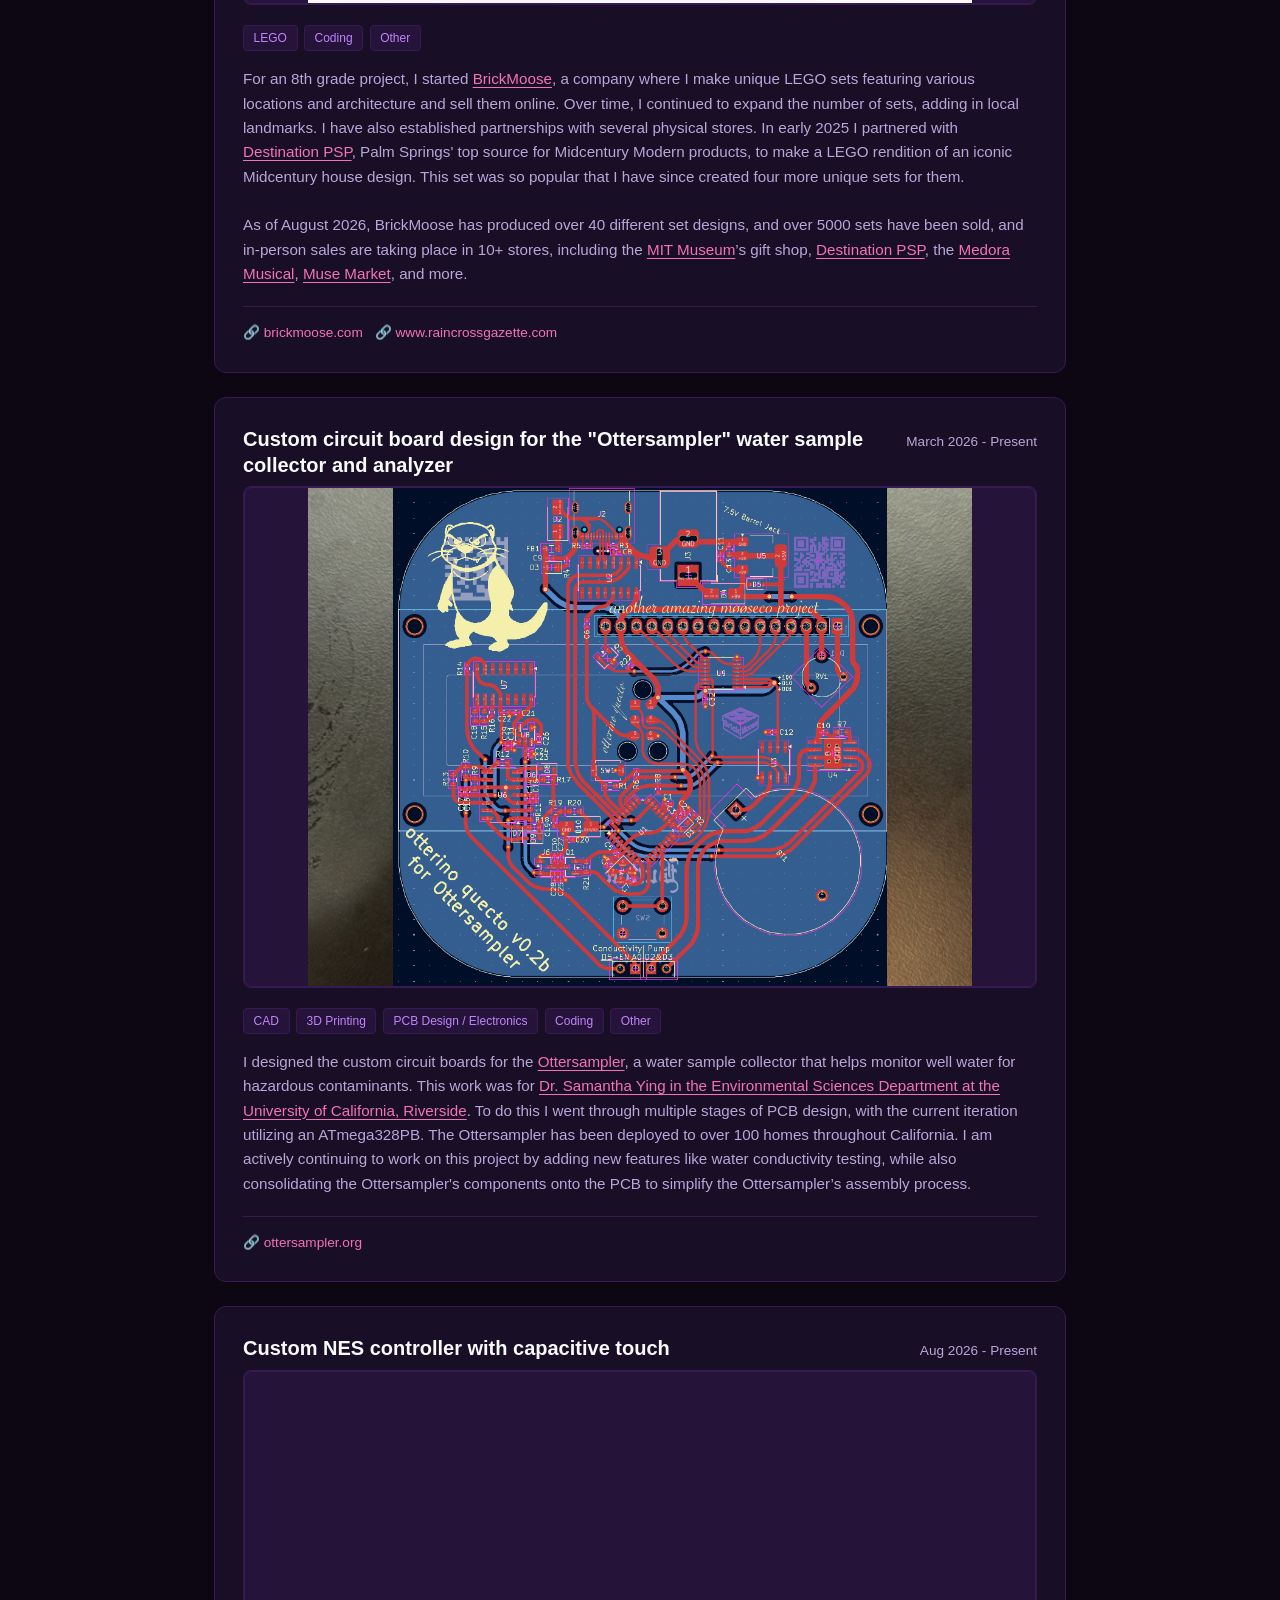
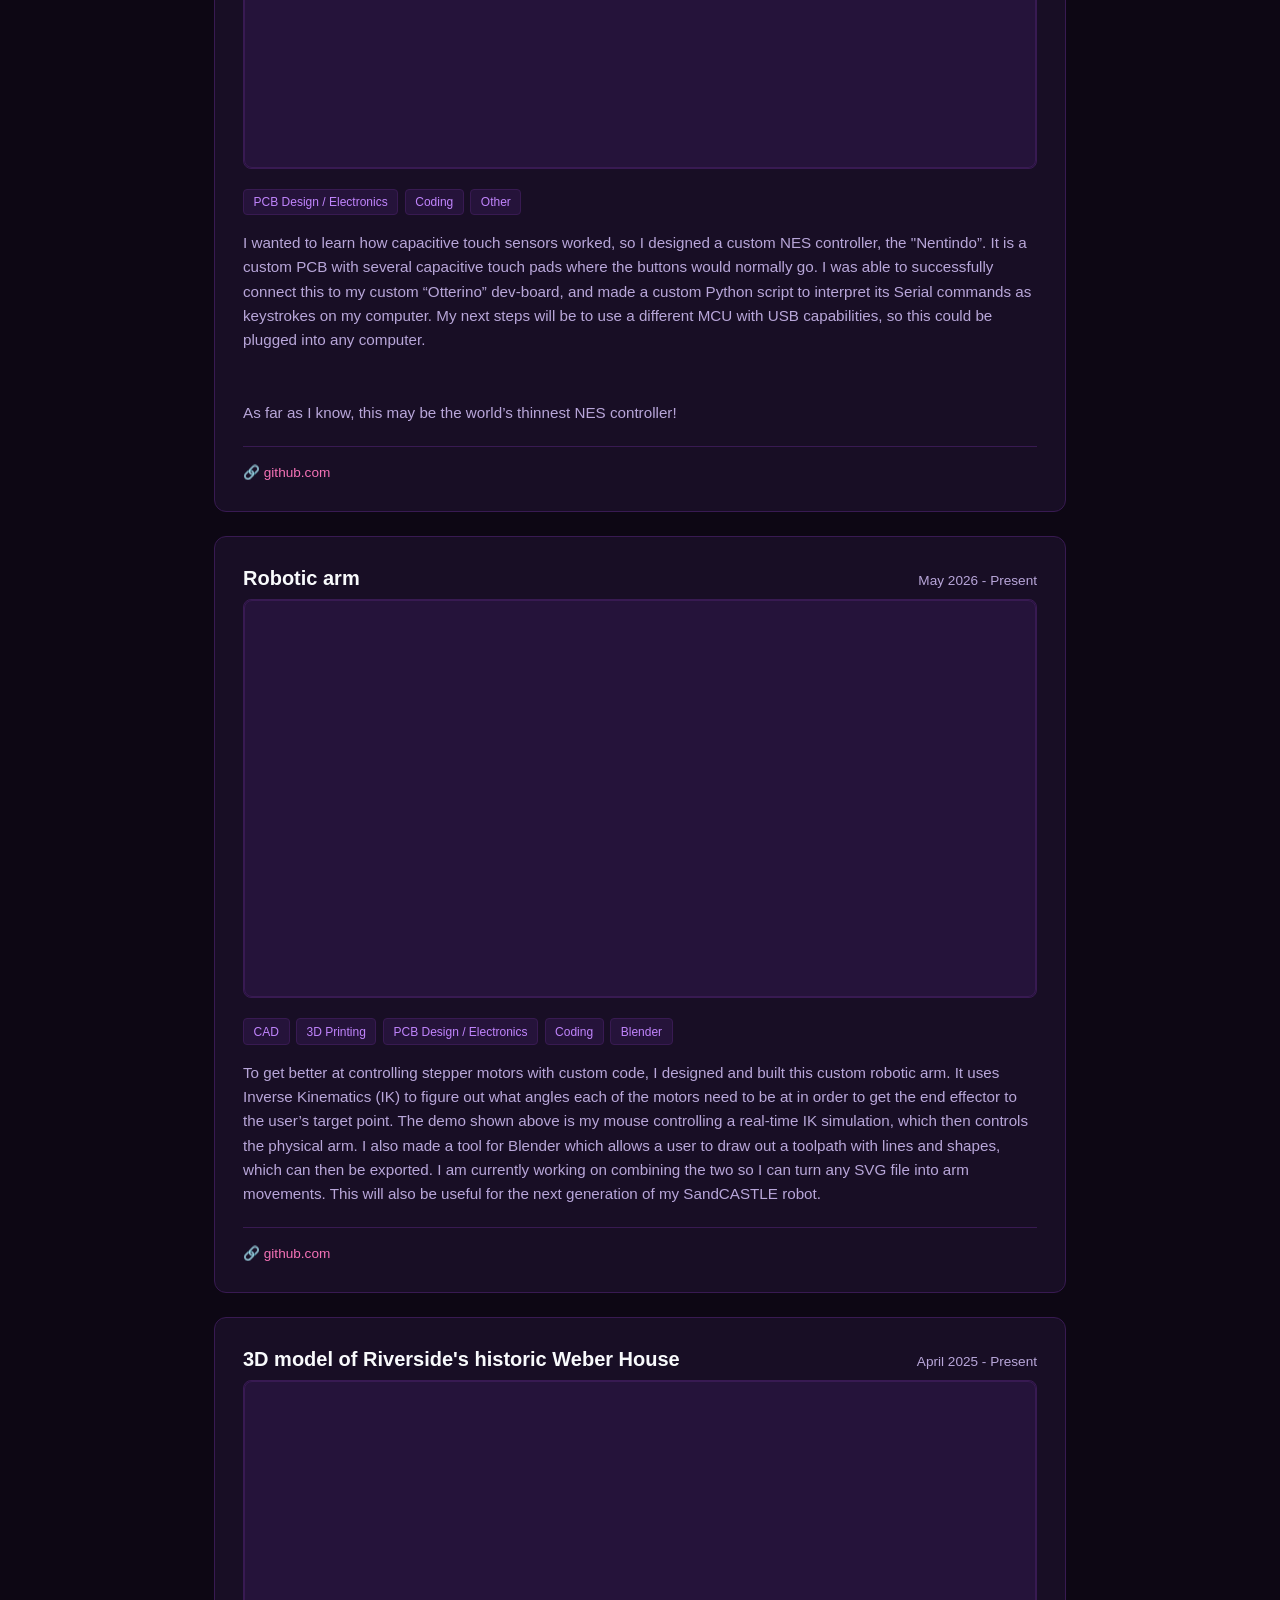
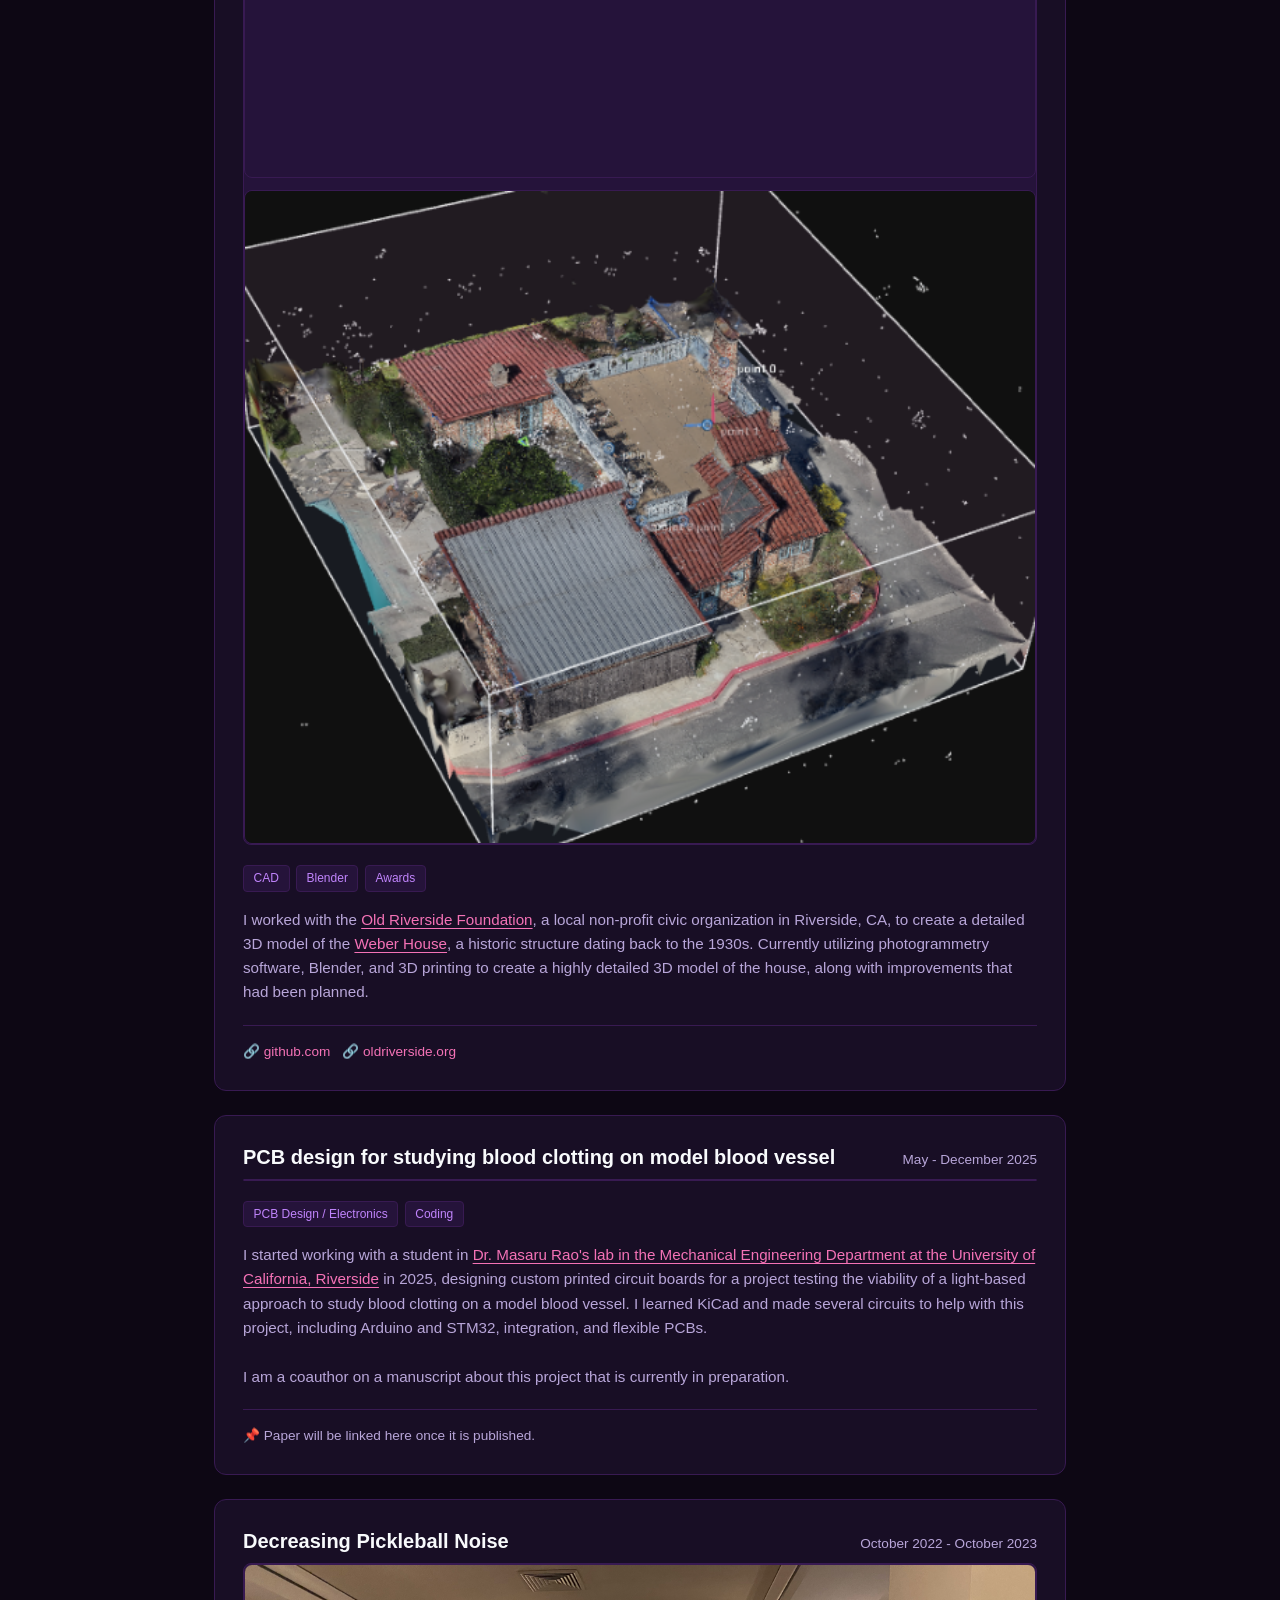
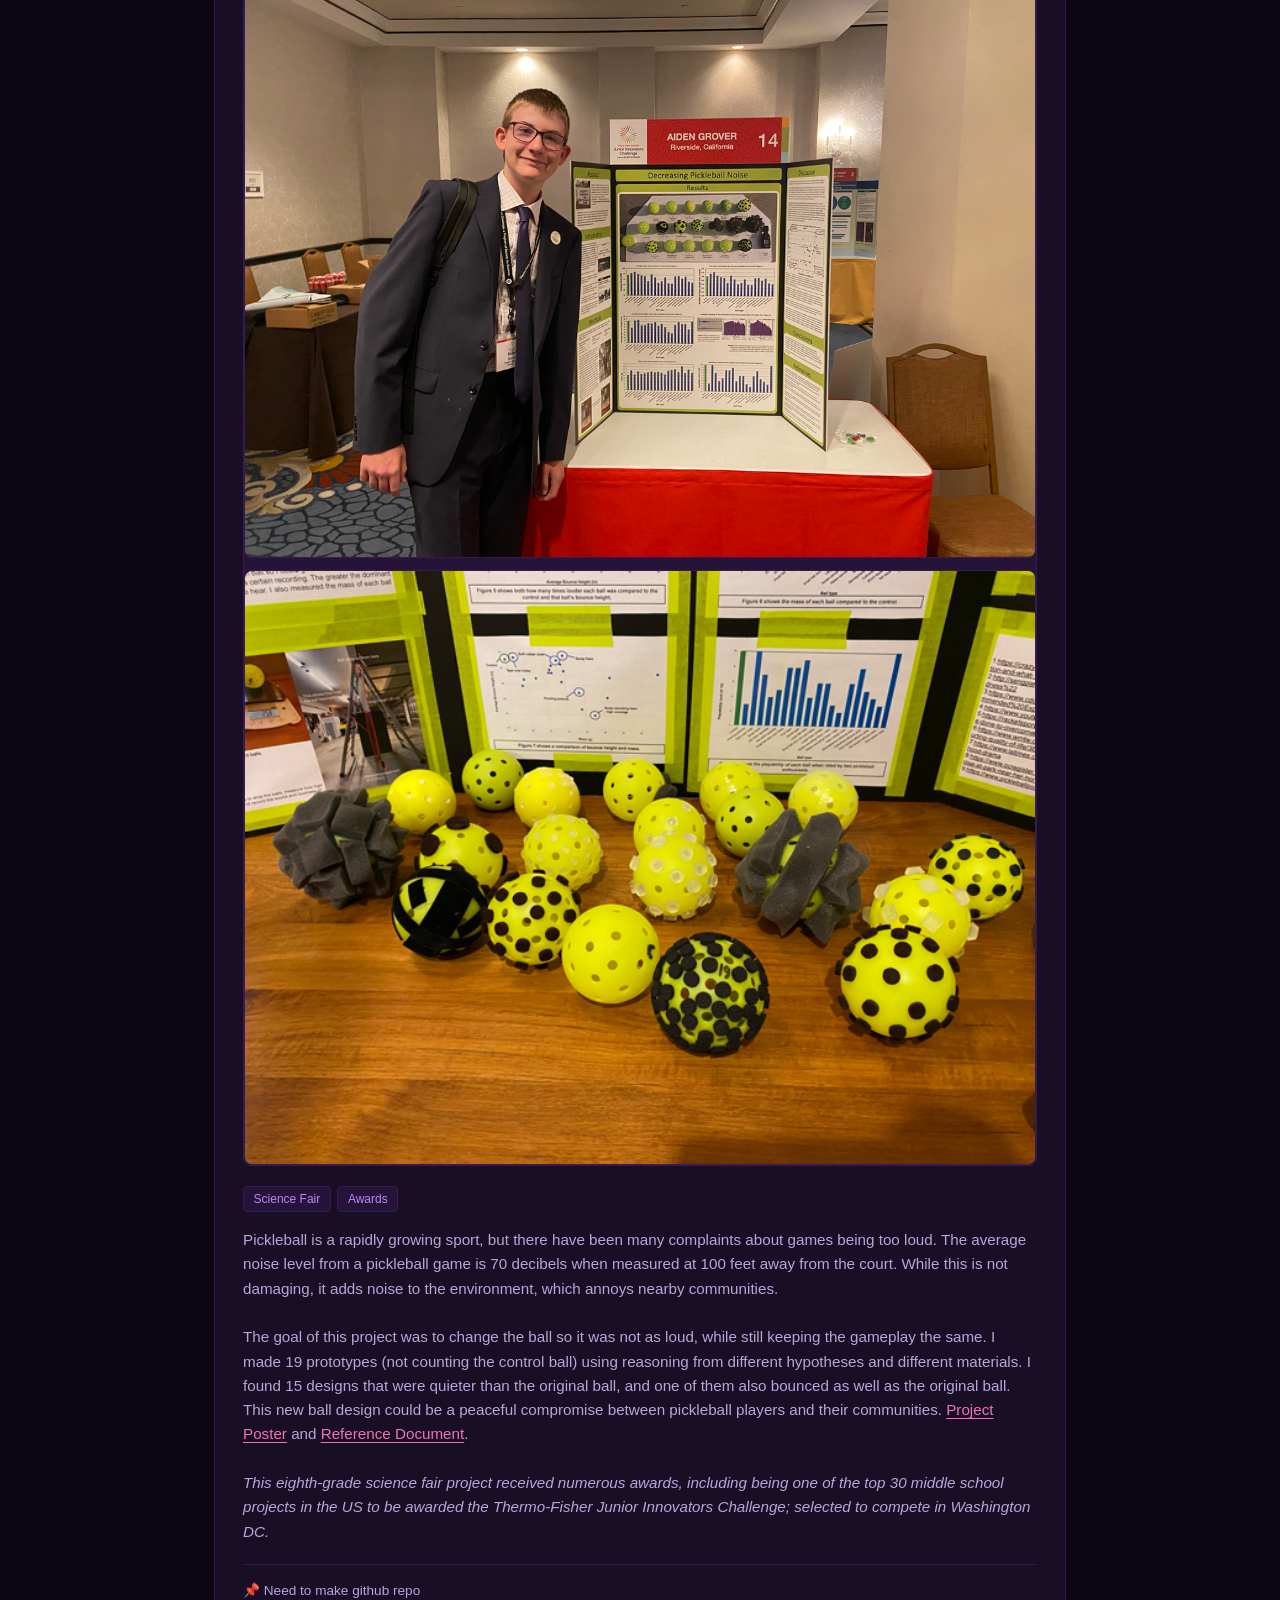
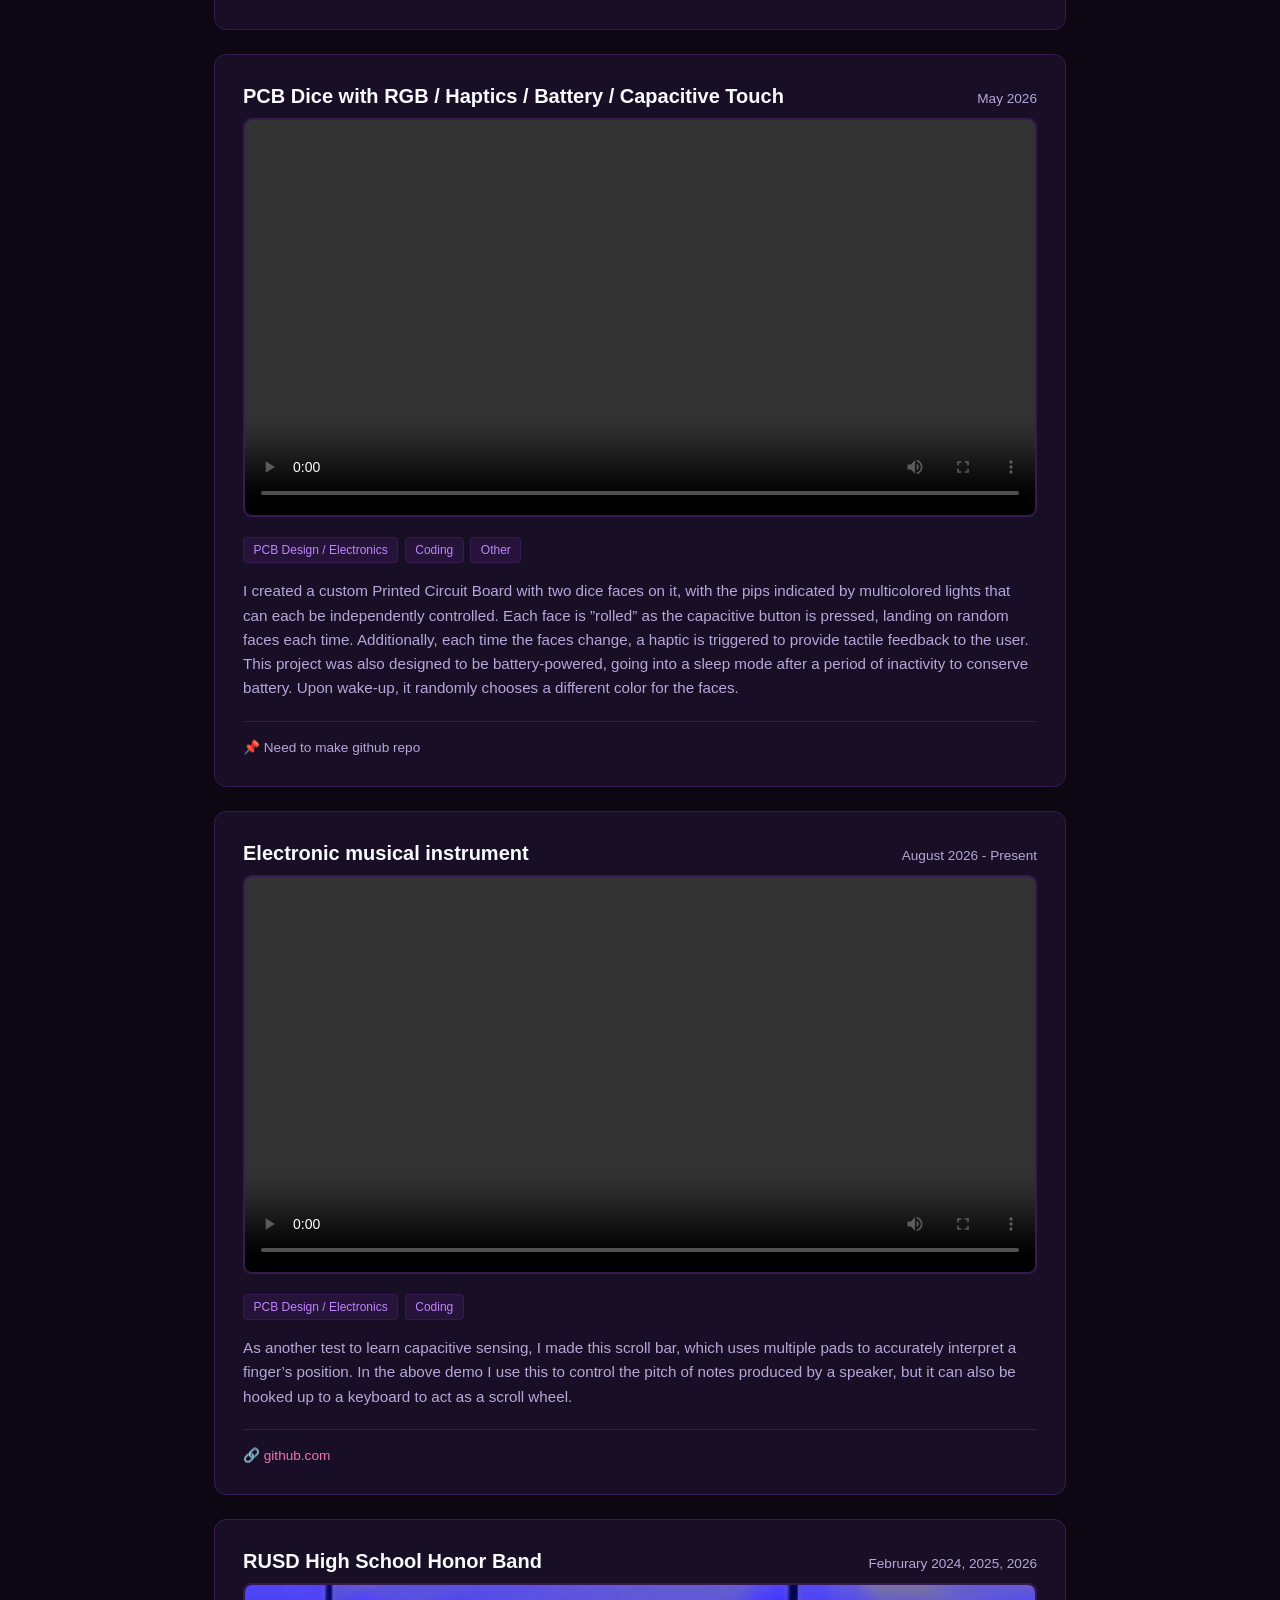
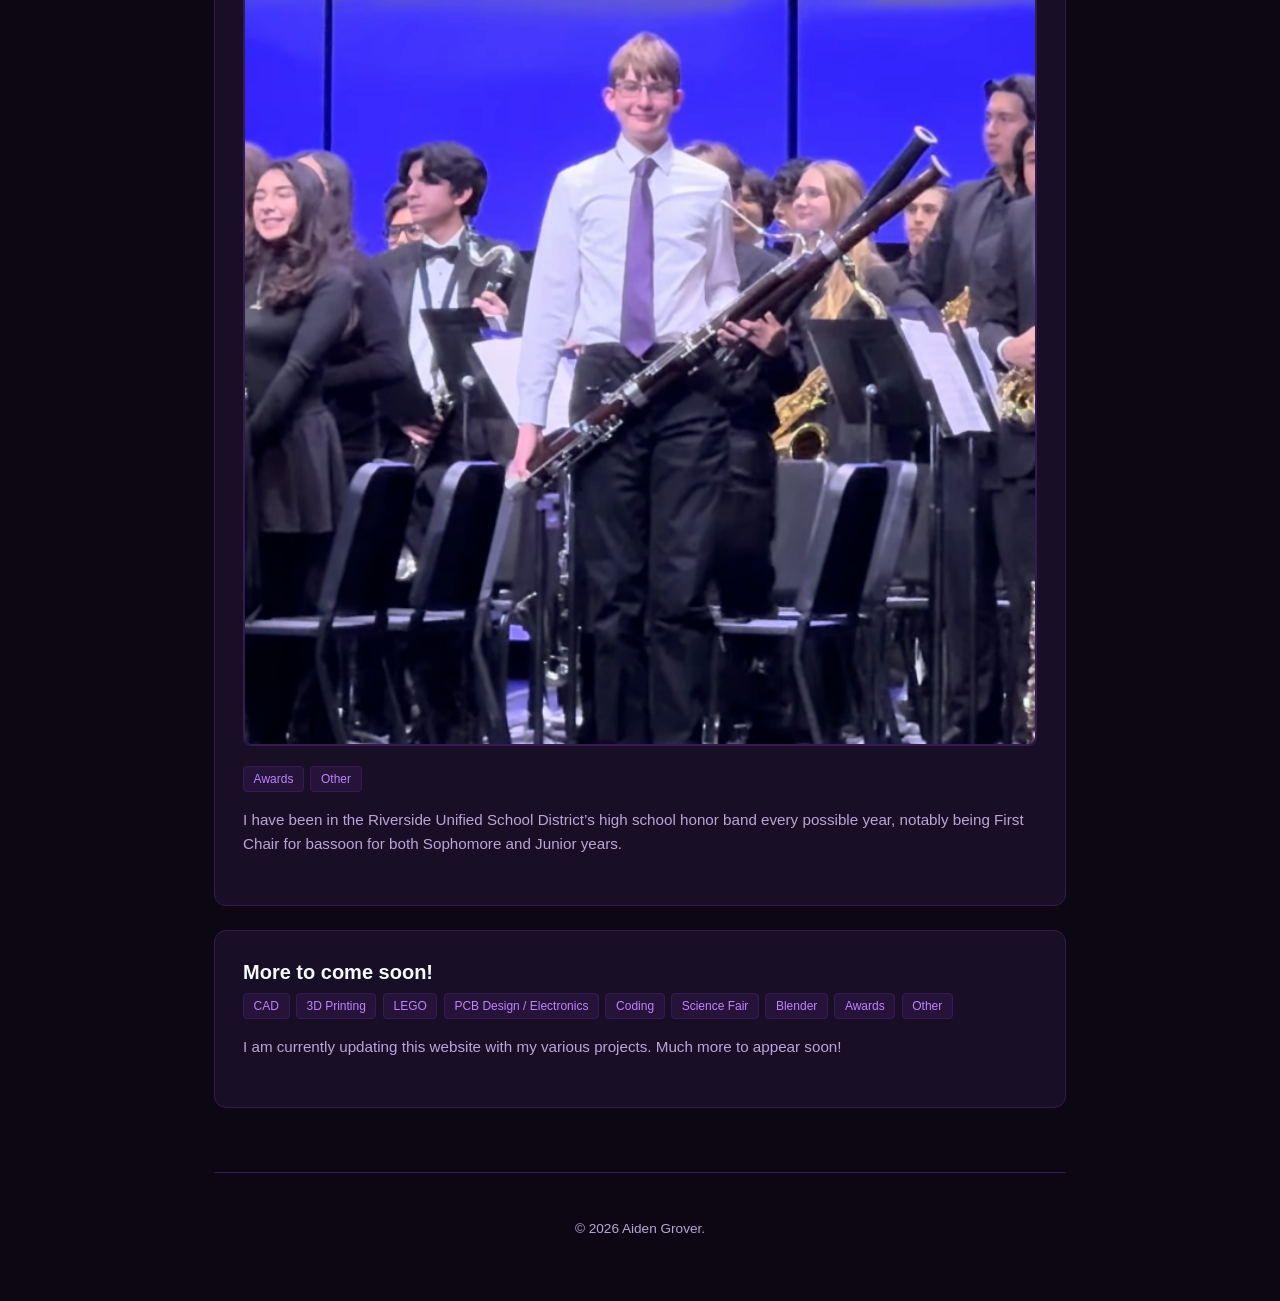
==== commit 55d671d9: "added home/, with physics sim (and LinkedIn account)" ====
--- a/index.html
+++ b/index.html
@@ -67,7 +67,7 @@
     <nav class="navbar">
         <div class="nav-brand">Aiden Grover</div>
         <div class="nav-links">
-            <a href="#home">Home</a>
+            <a href="home/">Home</a>
             <a href="#projects">Projects</a>
             <a href="#experience">Experience</a>
         </div>
@@ -95,13 +95,12 @@
                     contact@aidengrover.com
                 </a>
                 <span class="dot">•</span>
-                <a href="mailto:aiden@brickmoose.com">
-                    <svg width="16" height="16" viewBox="0 0 24 24" fill="none" stroke="currentColor" stroke-width="2"
-                        stroke-linecap="round" stroke-linejoin="round">
-                        <rect x="2" y="4" width="20" height="16" rx="2" />
-                        <path d="m22 7-8.97 5.7a1.94 1.94 0 0 1-2.06 0L2 7" />
+                <a href="https://www.linkedin.com/in/aidengrover" target="_blank" rel="noopener">
+                    <svg width="16" height="16" viewBox="0 0 24 24" fill="currentColor">
+                        <path
+                            d="M20.447 20.452h-3.554v-5.569c0-1.328-.027-3.037-1.852-3.037-1.853 0-2.136 1.445-2.136 2.939v5.667H9.351V9h3.414v1.561h.046c.477-.9 1.637-1.85 3.37-1.85 3.601 0 4.267 2.37 4.267 5.455v6.286zM5.337 7.433c-1.144 0-2.063-.926-2.063-2.065 0-1.138.92-2.063 2.063-2.063 1.14 0 2.064.925 2.064 2.063 0 1.139-.925 2.065-2.064 2.065zm1.782 13.019H3.555V9h3.564v11.452zM22.225 0H1.771C.792 0 0 .774 0 1.729v20.542C0 23.227.792 24 1.771 24h20.451C23.2 24 24 23.227 24 22.271V1.729C24 .774 23.2 0 22.222 0h.003z" />
                     </svg>
-                    aiden@brickmoose.com
+                    LinkedIn
                 </a>
                 <span class="dot">•</span>
                 <a href="https://github.com/AmusedMoose" target="_blank" rel="noopener">
